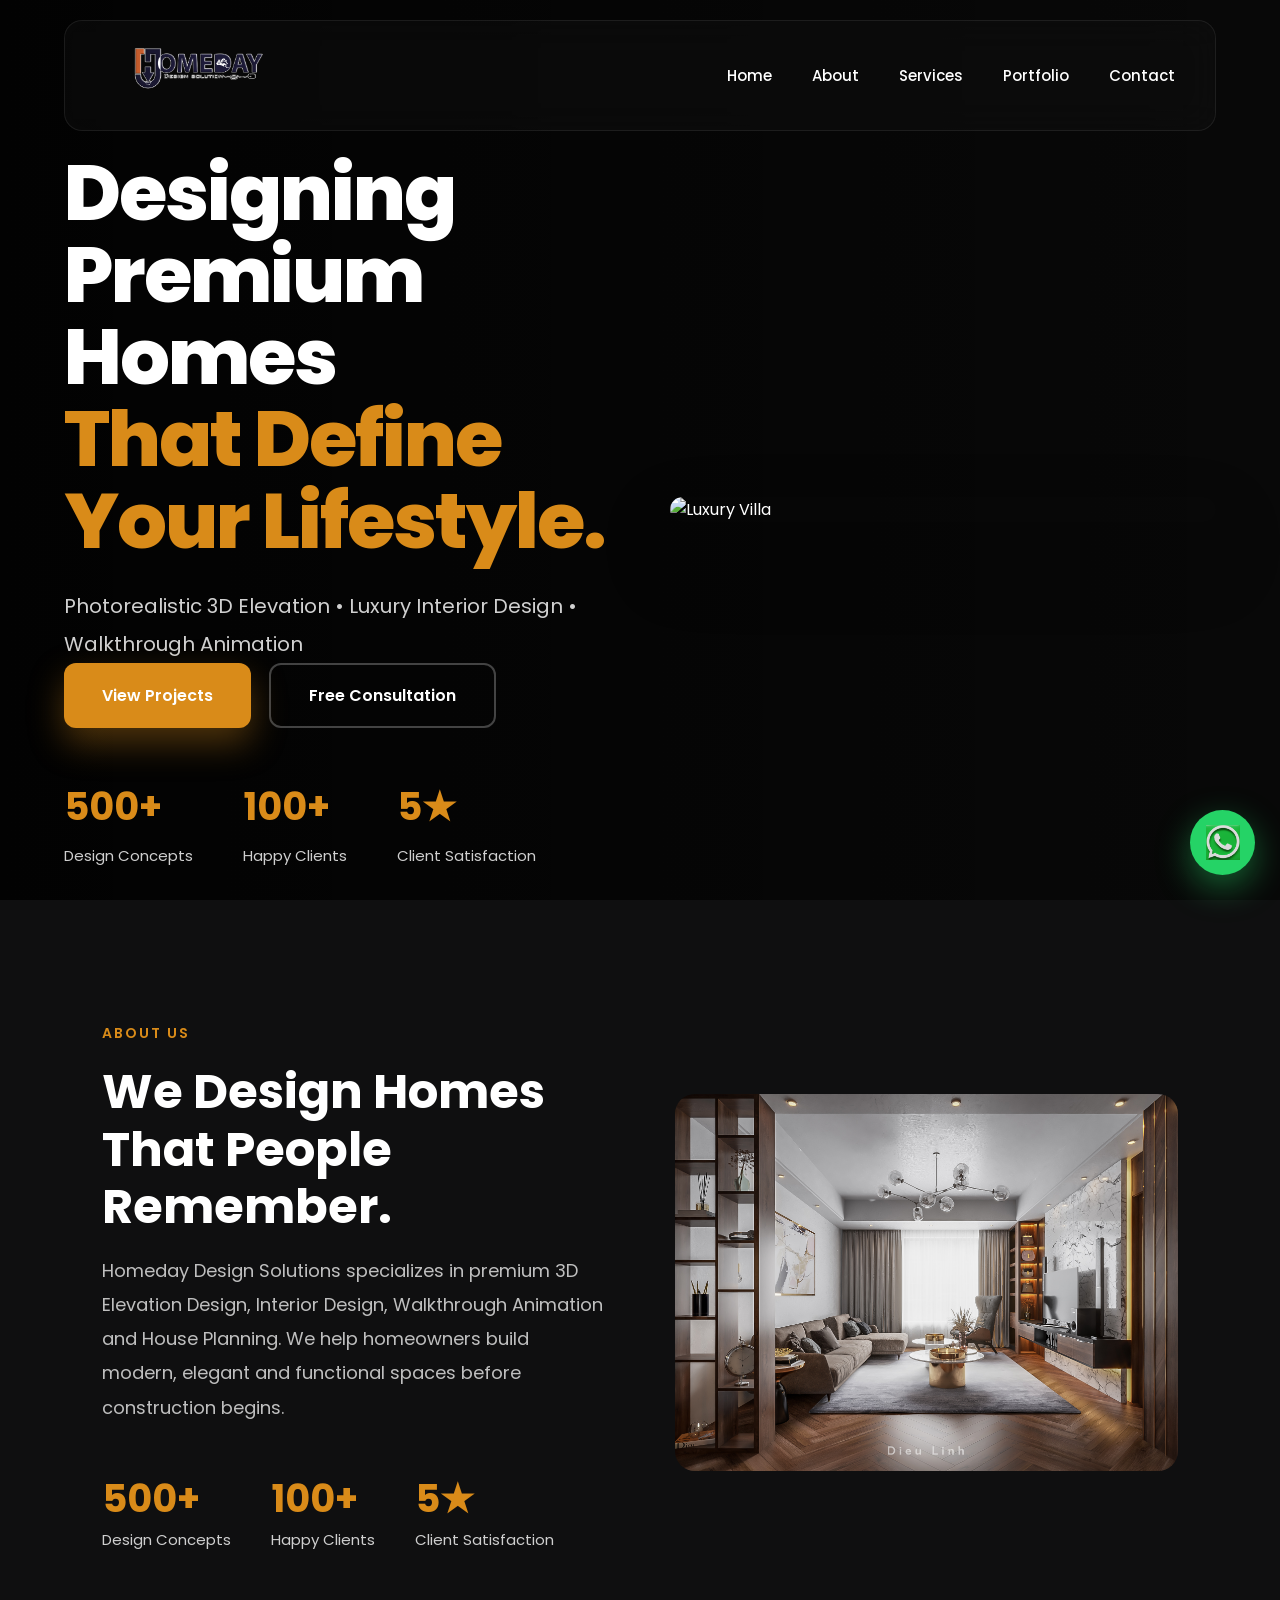
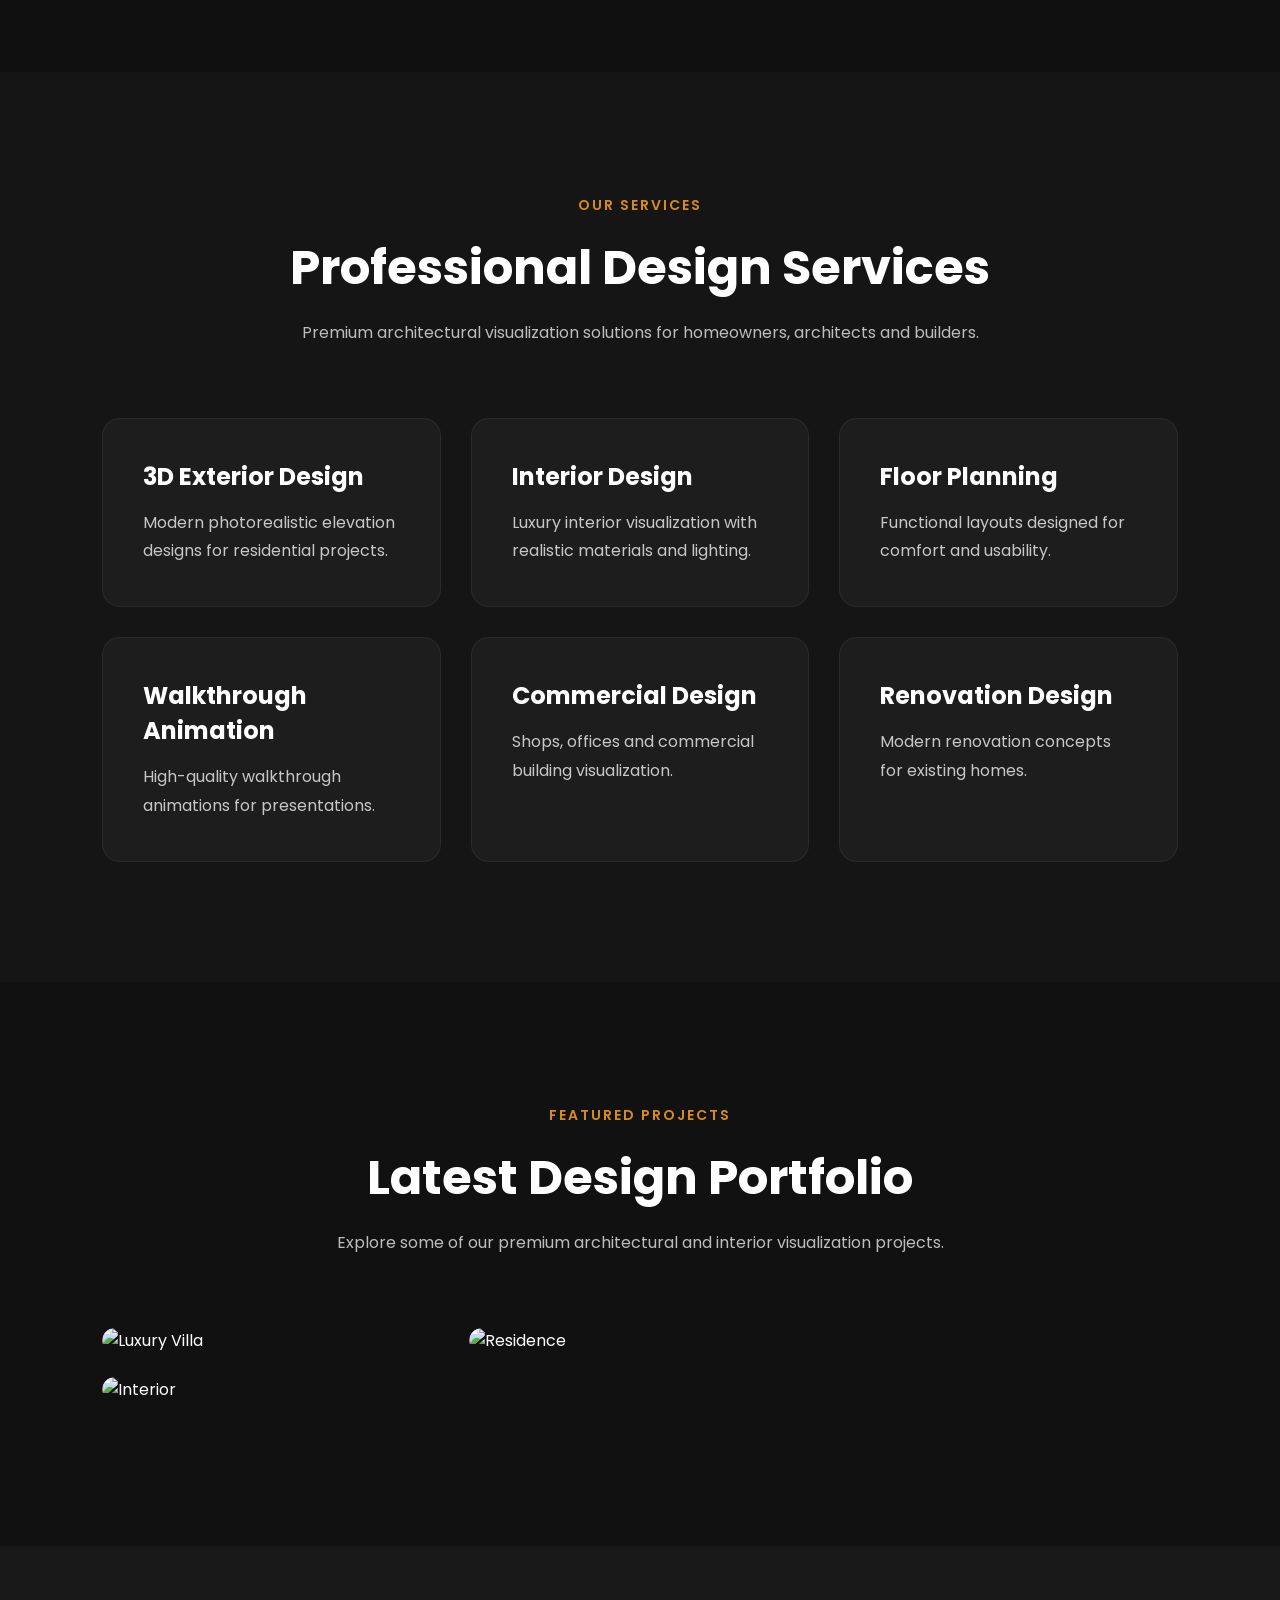
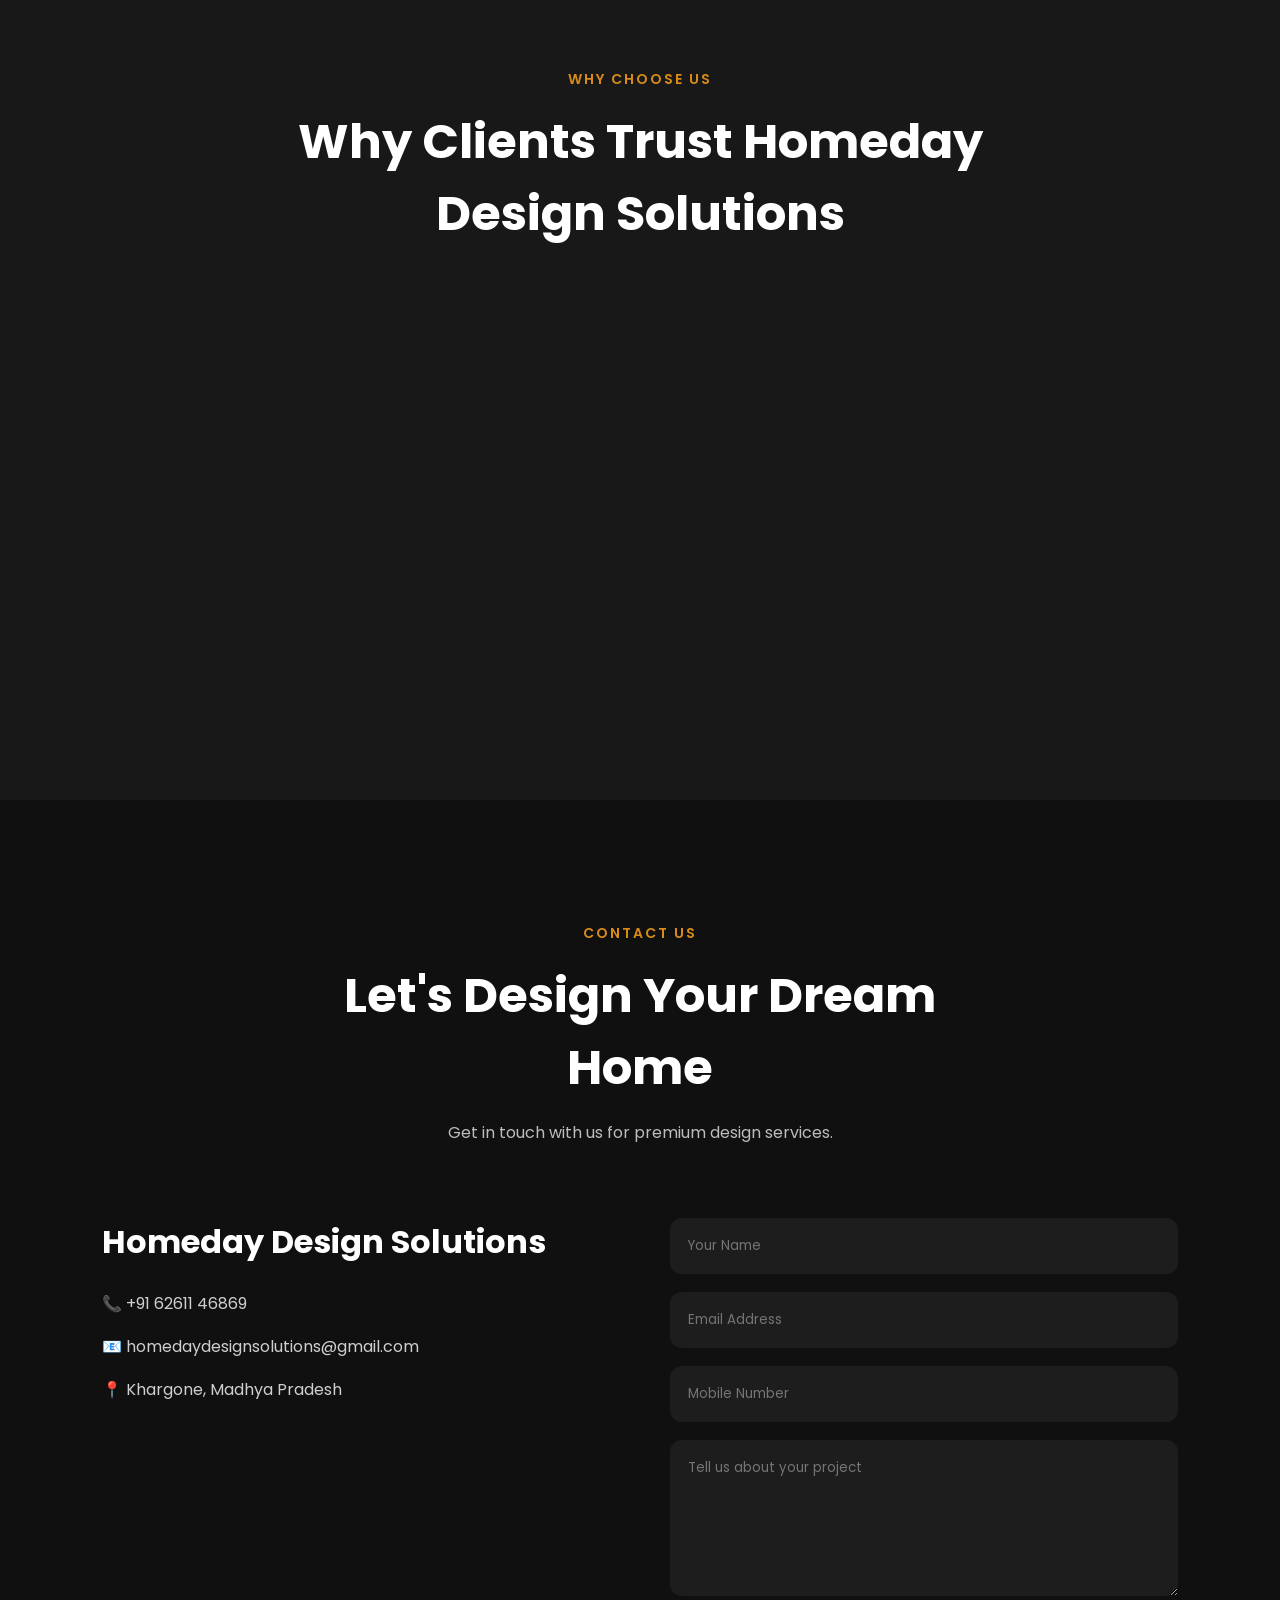
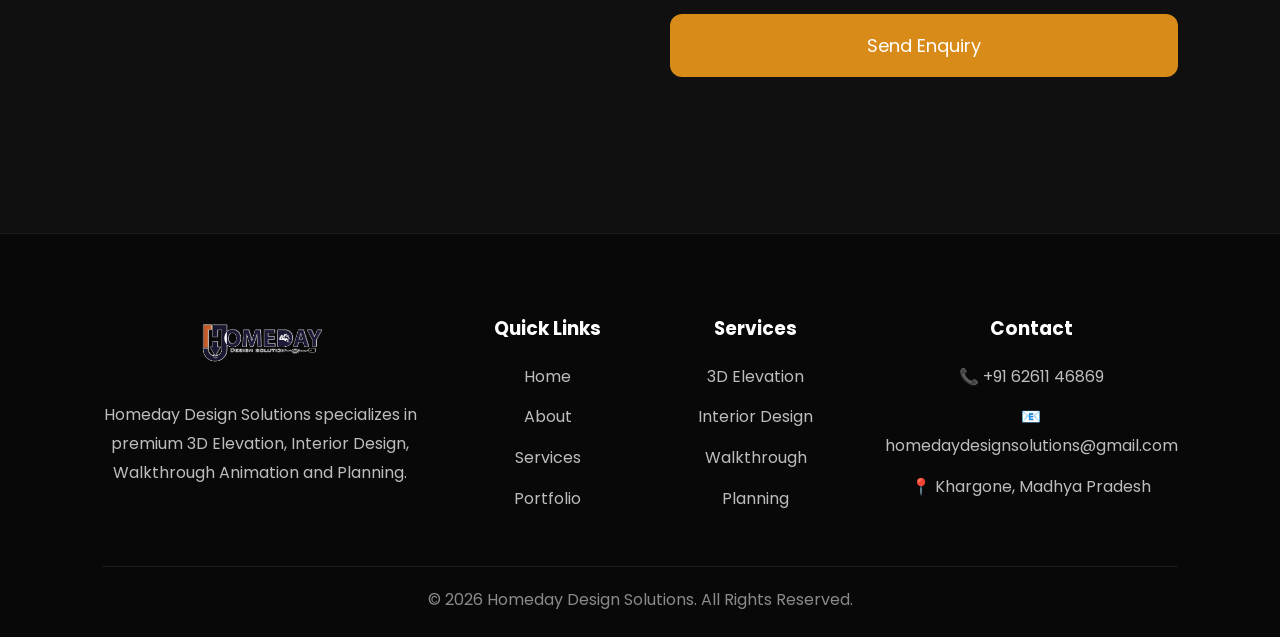
==== index.html @ 068a86a8 "Added Google Analytics" ====
<!DOCTYPE html>
<html lang="en">

<head>

    <meta charset="UTF-8">
    
    <!-- Google tag (gtag.js) -->
<script async src="https://www.googletagmanager.com/gtag/js?id=G-L6452T5VZT"></script>

<script>
  window.dataLayer = window.dataLayer || [];
  function gtag(){dataLayer.push(arguments);}
  gtag('js', new Date());

  gtag('config', 'G-L6452T5VZT');
</script>
    <meta name="viewport" content="width=device-width, initial-scale=1.0">

    <title>Homeday Design Solutions | Premium 3D Elevation & Interior Design</title>

    <meta name="description" content="Homeday Design Solutions offers premium 3D Elevation Design, Interior Design, Walkthrough Animation, Floor Planning and Architectural Visualization across India.">

    <meta name="keywords" content="3D Elevation Design, Interior Design, House Design, Exterior Design, Walkthrough Animation, Floor Plan, Modern House Design, Architectural Visualization, Homeday Design Solutions">

    <meta name="author" content="Homeday Design Solutions">

    <meta name="robots" content="index, follow">

    <meta name="theme-color" content="#0b0b0b">

    <!-- Open Graph (Facebook / WhatsApp Preview) -->
    <meta property="og:title" content="Homeday Design Solutions">
    <meta property="og:description" content="Premium 3D Elevation Design, Interior Design & Walkthrough Animation.">
    <meta property="og:image" content="https://6a59f199d5569024b8bd9f08--homedaydesignsolutionsdotcom.netlify.app/assets/images/project-1.png">
    <meta property="og:url" content="https://6a59f199d5569024b8bd9f08--homedaydesignsolutionsdotcom.netlify.app">
    <meta property="og:type" content="website">

    <!-- Favicon -->
    <link rel="icon" type="image/png" href="assets/icons/favicon.png">
<link rel="shortcut icon" href="assets/icons/favicon.ico">

    <!-- CSS -->
    <link rel="stylesheet" href="style.css">

    <!-- Google Fonts -->
    <link rel="preconnect" href="https://fonts.googleapis.com">
    <link rel="preconnect" href="https://fonts.gstatic.com" crossorigin>

    <link href="https://fonts.googleapis.com/css2?family=Poppins:wght@300;400;500;600;700;800&display=swap" rel="stylesheet">

</head>

<body>

    <header>

        <nav class="navbar">

            <div class="logo">
                <img src="assets/icons/logo.png" alt="Homeday Logo">
            </div>

            <ul>
                <li><a href="#">Home</a></li>
                <li><a href="#about">About</a></li>
                <li><a href="#services">Services</a></li>
                <li><a href="#portfolio">Portfolio</a></li>
                <li><a href="#contact">Contact</a></li>
            </ul>
            <div class="menu-toggle">
    ☰
</div>

        </nav>

    </header>

  <!-- HERO -->

<section class="hero">

    <div class="overlay"></div>

    <div class="hero-content">

        <div class="hero-left">

            <h1>
                Designing Premium Homes
                <span>That Define Your Lifestyle.</span>
            </h1>

            <p>
                Photorealistic 3D Elevation • Luxury Interior Design • Walkthrough Animation
            </p>

            <div class="buttons">
                <a href="#portfolio" class="btn1">View Projects</a>
                <a href="#contact" class="btn2">Free Consultation</a>
            </div>

            <div class="hero-stats">

                <div class="hero-stat">
                    <h3>500+</h3>
                    <span>Design Concepts</span>
                </div>

                <div class="hero-stat">
                    <h3>100+</h3>
                    <span>Happy Clients</span>
                </div>

                <div class="hero-stat">
                    <h3>5★</h3>
                    <span>Client Satisfaction</span>
                </div>

            </div>

        </div>

        <div class="hero-right">

            <img src="assets/images/hero-1.png" alt="Luxury Villa">

        </div>

    </div>

</section>
        

    <!-- ABOUT -->

    <section id="about" class="about reveal">

        <div class="about-container">

            <div class="about-left">

                <span class="section-tag">ABOUT US</span>

                <h2>We Design Homes That People Remember.</h2>

                <p>
                    Homeday Design Solutions specializes in premium 3D Elevation Design,
                    Interior Design, Walkthrough Animation and House Planning.
                    We help homeowners build modern, elegant and functional spaces
                    before construction begins.
                </p>

                <div class="about-stats">

                    <div class="stat">
                        <h3>500+</h3>
                        <span>Design Concepts</span>
                    </div>

                    <div class="stat">
                        <h3>100+</h3>
                        <span>Happy Clients</span>
                    </div>

                    <div class="stat">
                        <h3>5★</h3>
                        <span>Client Satisfaction</span>
                    </div>

                </div>

            </div>

            <div class="about-right">
                <img src="assets/images/about.jpg" alt="About Homeday">
            </div>

        </div>

    </section>

    <!-- SERVICES -->

    <section id="services" class="services reveal">

        <div class="section-heading">

            <span>OUR SERVICES</span>

            <h2>Professional Design Services</h2>

            <p>
                Premium architectural visualization solutions for homeowners,
                architects and builders.
            </p>

        </div>

        <div class="services-grid">

            <div class="service-card">
                <h3>3D Exterior Design</h3>
                <p>Modern photorealistic elevation designs for residential projects.</p>
            </div>

            <div class="service-card">
                <h3>Interior Design</h3>
                <p>Luxury interior visualization with realistic materials and lighting.</p>
            </div>

            <div class="service-card">
                <h3>Floor Planning</h3>
                <p>Functional layouts designed for comfort and usability.</p>
            </div>

            <div class="service-card">
                <h3>Walkthrough Animation</h3>
                <p>High-quality walkthrough animations for presentations.</p>
            </div>

            <div class="service-card">
                <h3>Commercial Design</h3>
                <p>Shops, offices and commercial building visualization.</p>
            </div>

            <div class="service-card">
                <h3>Renovation Design</h3>
                <p>Modern renovation concepts for existing homes.</p>
            </div>

        </div>

    </section>

    <section id="portfolio" class="portfolio reveal">

    <div class="section-heading">

        <span>FEATURED PROJECTS</span>

        <h2>Latest Design Portfolio</h2>

        <p>
            Explore some of our premium architectural and interior visualization projects.
        </p>

    </div>

    <div class="portfolio-grid">

    <div class="project">
        <img src="assets/images/project-1.png" alt="Luxury Villa">

        <div class="project-overlay">
            <span>3D Elevation</span>
            <h3>Modern Luxury Villa</h3>
            <a href="javascript:void(0)">View Project</a>
        </div>
    </div>

    <div class="project">
        <img src="assets/images/project-2.png" alt="Interior">

        <div class="project-overlay">
            <span>Interior Design</span>
            <h3>Premium Living Room</h3>
            <a href="javascript:void(0)">View Project</a>
        </div>
    </div>

    <div class="project">
        <img src="assets/images/project-3.png" alt="Residence">

        <div class="project-overlay">
            <span>Residence</span>
            <h3>Contemporary House</h3>
            <a href="javascript:void(0)">View Project</a>
        </div>
    </div>

    <div class="project">
        <img src="assets/images/project-4.png" alt="Commercial">

        <div class="project-overlay">
            <span>Commercial</span>
            <h3>Office Exterior</h3>
            <a href="javascript:void(0)">View Project</a>
        </div>
    </div>

    <div class="project">
        <img src="assets/images/project-5.png" alt="Elevation">

        <div class="project-overlay">
            <span>Elevation</span>
            <h3>Luxury Residence</h3>
            <a href="javascript:void(0)">View Project</a>
        </div>
    </div>

    <div class="project">
        <img src="assets/images/project-6.png" alt="Interior">

        <div class="project-overlay">
            <span>Interior</span>
            <h3>Elegant Bedroom</h3>
            <a href="javascript:void(0)">View Project</a>
        </div>
    </div>

</div>

</section>

<section id="why-us" class="why-us reveal">

    <div class="section-heading">
        <span>WHY CHOOSE US</span>
        <h2>Why Clients Trust Homeday Design Solutions</h2>
    </div>

    <div class="why-grid">

        <div class="why-card">
            <h3>Premium Quality</h3>
            <p>High-end realistic renders with attention to every detail.</p>
        </div>

        <div class="why-card">
            <h3>Fast Delivery</h3>
            <p>Timely project completion without compromising quality.</p>
        </div>

        <div class="why-card">
            <h3>Client Focused</h3>
            <p>Every design is customized according to client requirements.</p>
        </div>

        <div class="why-card">
            <h3>Modern Design</h3>
            <p>Contemporary architecture with practical planning.</p>
        </div>

    </div>

</section>

<section id="contact" class="contact reveal">

    <div class="section-heading">
        <span>CONTACT US</span>
        <h2>Let's Design Your Dream Home</h2>
        <p>Get in touch with us for premium design services.</p>
    </div>

    <div class="contact-container">

        <div class="contact-info">

            <h3>Homeday Design Solutions</h3>

            <p>📞 +91 62611 46869</p>

            <p>📧 homedaydesignsolutions@gmail.com</p>

            <p>📍 Khargone, Madhya Pradesh</p>

        </div>

        <form id="contactForm"
      class="contact-form"
      action="https://formspree.io/f/maqrejvl"
      method="POST">

    <input
        type="text"
        name="name"
        placeholder="Your Name"
        required>

    <input
        type="email"
        name="email"
        placeholder="Email Address"
        required>

    <input
        type="tel"
        name="mobile"
        placeholder="Mobile Number"
        required>

    <textarea
        name="message"
        rows="6"
        placeholder="Tell us about your project"
        required></textarea>

    <button type="submit" id="submitBtn">
    Send Enquiry
</button>

<p id="formStatus"></p>

</form>

    </div>

</section>

<footer class="footer">

    <div class="footer-container">

        <div class="footer-col">
            <img src="assets/icons/logo.png" alt="Logo" class="footer-logo">

            <p>
                Homeday Design Solutions specializes in premium 3D Elevation,
                Interior Design, Walkthrough Animation and Planning.
            </p>
        </div>

        <div class="footer-col">

            <h3>Quick Links</h3>

            <a href="#">Home</a>
            <a href="#about">About</a>
            <a href="#services">Services</a>
            <a href="#portfolio">Portfolio</a>

        </div>

        <div class="footer-col">

            <h3>Services</h3>

            <a href="#">3D Elevation</a>
            <a href="#">Interior Design</a>
            <a href="#">Walkthrough</a>
            <a href="#">Planning</a>

        </div>

        <div class="footer-col">

            <h3>Contact</h3>

            <p>📞 +91 62611 46869</p>
            <p>📧 homedaydesignsolutions@gmail.com</p>
            <p>📍 Khargone, Madhya Pradesh</p>

        </div>

    </div>

    <div class="footer-bottom">

        © 2026 Homeday Design Solutions. All Rights Reserved.

    </div>

</footer>

<a href="https://wa.me/916261146869?text=Hi%20Homeday%20Design%20Solutions,%20I%20need%20a%203D%20Elevation%20Design."
   class="whatsapp-float"
   target="_blank">

    <img src="assets/icons/whatsapp.png" alt="WhatsApp">

</a>

<div class="lightbox">

    <span class="close-lightbox">&times;</span>

    <img class="lightbox-img" src="" alt="">

</div>

    <script src="script.js"></script>

</body>

</html>
---- style.css ----
html{
    scroll-behavior:smooth;
}

*{
    margin:0;
    padding:0;
    box-sizing:border-box;
    font-family:'Poppins',sans-serif;
}


body{
    background:#0b0b0b;
    color:#fff;
}

.hero{
    width:100%;
    min-height:100vh;
    padding-top:120px;
    background:#0b0b0b;
    position:relative;
    display:flex;
    align-items:center;
    justify-content:flex-start;
    transition:opacity .6s ease;
    overflow:hidden;
}

.overlay{
    position:absolute;
    inset:0;
    background:
    linear-gradient(
        90deg,
        rgba(0,0,0,.82) 0%,
        rgba(0,0,0,.58) 45%,
        rgba(0,0,0,.28) 100%
    );
    z-index:1;
}



.logo{
    font-size:28px;
    font-weight:700;
    color:#ffffff;
    letter-spacing:2px;
}

.navbar ul{
    display:flex;
    list-style:none;
    gap:40px;
}

.navbar a{
    text-decoration:none;
    color:#fff;
    font-size:15px;
    font-weight:500;
    transition:.3s;
    position:relative;
}

.navbar a::after{
    content:"";
    position:absolute;
    left:0;
    bottom:-6px;
    width:0%;
    height:2px;
    background:#d98b19;
    transition:.3s;
}

.navbar a:hover::after{
    width:100%;
}

.navbar a:hover{
    color:#d98b19;
}


.hero h1{
    font-size:78px;
    line-height:1.05;
    font-weight:800;
    color:#fff;
    margin-bottom:25px;
    letter-spacing:-2px;
    max-width:750px;
}

.hero h1 span{
    color:#d98b19;
    display:block;
}

.hero p{
    max-width:620px;
    font-size:20px;
    line-height:1.9;
    color:#d0d0d0;
}

.buttons{
    display:flex;
    gap:18px;
    justify-content:flex-start;
}

.btn1,.btn2{
    padding:16px 34px;
    text-decoration:none;
    border-radius:50px;
    transition:.35s;
    font-weight:600;
}

.btn1{
    display:inline-flex;
    align-items:center;
    justify-content:center;
    padding:18px 38px;
    background:#d98b19;
    color:#fff;
    text-decoration:none;
    border-radius:12px;
    font-weight:600;
    transition:all .35s ease;
    box-shadow:0 15px 35px rgba(217,139,25,.35);
}

.btn1:hover{
    transform:translateY(-4px);
    box-shadow:0 20px 45px rgba(217,139,25,.45);
}

.btn2{
    display:inline-flex;
    align-items:center;
    justify-content:center;
    padding:18px 38px;
    background:transparent;
    color:#fff;
    text-decoration:none;
    border:2px solid rgba(255,255,255,.25);
    border-radius:12px;
    font-weight:600;
    transition:all .35s ease;
}

.btn2:hover{
    background:#fff;
    color:#111;
    transform:translateY(-4px);
}

@media(max-width:768px){

    .hero-content{
    margin:0 auto;
    text-align:center;
}


.hero p{
    font-size:17px;
}

.buttons{
    justify-content:center;
}

.navbar{
    padding:18px 6%;
}

.navbar ul{
    display:none;
}

.hero h1{
    font-size:40px;
}

.hero p{
    font-size:17px;
}

.buttons{
    flex-direction:column;
}

.btn1,.btn2{
    width:220px;
    margin:auto;
}

}

.logo img{
    height:65px;
    width:auto;
}
.navbar{
    position:fixed;
    top:20px;
    left:50%;
    transform:translateX(-50%);
    width:90%;
    max-width:1400px;
    display:flex;
    justify-content:space-between;
    align-items:center;
    padding:16px 40px;
    background:rgba(20,20,20,.35);
    backdrop-filter:blur(18px);
    border:1px solid rgba(255,255,255,.08);
    border-radius:18px;
    z-index:1000;
    transition:.4s;
}

.about{
    background:#0f0f10;
    color:#fff;
    padding:120px 8%;
}

.about-container{
    display:grid;
    grid-template-columns:1fr 1fr;
    gap:70px;
    align-items:center;
}

.section-tag{
    color:#d98b19;
    letter-spacing:2px;
    font-size:14px;
    font-weight:600;
}

.about h2{
    font-size:48px;
    margin:18px 0;
    line-height:1.2;
}

.about p{
    color:#bfbfbf;
    line-height:1.9;
    font-size:18px;
}

.about-right img{
    width:100%;
    border-radius:20px;
}

.about-stats{
    display:flex;
    gap:40px;
    margin-top:45px;
}

.stat h3{
    color:#d98b19;
    font-size:38px;
}

.stat span{
    color:#cfcfcf;
    font-size:15px;
}
.services{
    background:#151515;
    padding:120px 8%;
}

.section-heading{
    text-align:center;
    max-width:700px;
    margin:auto;
    margin-bottom:70px;
}

.section-heading span{
    color:#d98b19;
    letter-spacing:2px;
    font-weight:600;
    font-size:14px;
}

.section-heading h2{
    font-size:48px;
    margin:15px 0;
}

.section-heading p{
    color:#bdbdbd;
    line-height:1.8;
}

.services-grid{
    display:grid;
    grid-template-columns:repeat(3,1fr);
    gap:30px;
}

.service-card{
    background:#1d1d1d;
    padding:40px;
    border-radius:18px;
    transition:.35s;
    border:1px solid rgba(255,255,255,.06);
}

.service-card:hover{
    transform:translateY(-10px);
    border-color:#d98b19;
}

.service-card h3{
    margin-bottom:15px;
    font-size:24px;
}

.service-card p{
    color:#c7c7c7;
    line-height:1.8;
}

@media(max-width:900px){

.services-grid{
grid-template-columns:1fr;
}

.section-heading h2{
font-size:36px;
}

}
/* PORTFOLIO */

.portfolio{
    background:#111;
    padding:120px 8%;
}

.portfolio-grid{
    columns:3 320px;
    column-gap:24px;
}

.project{
    break-inside:avoid;
    margin-bottom:24px;
    border-radius:20px;
    overflow:hidden;
    position:relative;
}

.project img{
    width:100%;
    display:block;
    border-radius:20px;
    transition:.6s ease;
}

.project:hover img{
    transform:scale(1.06);
}

@media(max-width:768px){
    .portfolio-grid{
        columns:1;
    }
}


/* WHY US */

.why-us{
    padding:120px 8%;
    background:#181818;
}

.why-grid{
    display:grid;
    grid-template-columns:repeat(2,1fr);
    gap:30px;
}

.why-card{
    background:#222;
    padding:35px;
    border-radius:18px;
    border:1px solid rgba(255,255,255,.08);
    transition:.35s;
}

.why-card:hover{
    transform:translateY(-8px);
    border-color:#d98b19;
}

.why-card h3{
    margin-bottom:15px;
    font-size:24px;
}

.why-card p{
    color:#cfcfcf;
    line-height:1.8;
}

@media(max-width:900px){

.why-grid{
    grid-template-columns:1fr;
}

}

/* CONTACT */

.contact{

padding:120px 8%;
background:#101010;

}

.contact-container{

display:grid;
grid-template-columns:1fr 1fr;
gap:60px;
align-items:start;

}

.contact-info h3{

font-size:32px;
margin-bottom:25px;

}

.contact-info p{

margin-bottom:18px;
color:#cfcfcf;

}

.contact-form{

display:flex;
flex-direction:column;
gap:18px;

}

.contact-form input,
.contact-form textarea{

padding:18px;
background:#1d1d1d;
border:none;
border-radius:12px;
color:white;

}

.contact-form button{

padding:18px;
background:#d98b19;
border:none;
border-radius:12px;
font-size:18px;
cursor:pointer;
color:white;

}

@media(max-width:900px){

.contact-container{

grid-template-columns:1fr;

}

}

footer{

padding:30px;
text-align:center;
background:#080808;
color:#aaa;

}

/* HERO STATS */

.hero-stats{
    display:flex;
    gap:50px;
    margin-top:50px;
    flex-wrap:wrap;
}

.hero-stat h3{
    font-size:38px;
    color:#d98b19;
    margin-bottom:8px;
    font-weight:700;
}

.hero-stat span{
    color:#cfcfcf;
    font-size:15px;
}

@media(max-width:768px){

.hero-stats{
    justify-content:center;
    gap:30px;
}

.hero-stat{
    text-align:center;
}

}
/* NAVBAR ON SCROLL */

.navbar.scrolled{

    background:rgba(10,10,10,.92);
    backdrop-filter:blur(20px);
    box-shadow:0 10px 35px rgba(0,0,0,.35);

}
/* WHATSAPP FLOAT */

.whatsapp-float{

    position:fixed;
    right:25px;
    bottom:25px;

    width:65px;
    height:65px;

    border-radius:50%;

    background:#25D366;

    display:flex;
    align-items:center;
    justify-content:center;

    box-shadow:0 12px 35px rgba(37,211,102,.45);

    z-index:9999;

    transition:.35s;

}

.whatsapp-float:hover{

    transform:translateY(-6px) scale(1.08);

}

.whatsapp-float img{

    width:34px;

}
/* HERO LAYOUT */

.hero-content{
display:flex;
align-items:center;
justify-content:space-between;
width:90%;
max-width:1400px;
gap:60px;
position:relative;
z-index:5;
margin:auto;
}

.hero-left{
    flex:1;
}

.hero-right{
    flex:1;
    display:flex;
    justify-content:center;
}

.hero-right img{
    width:100%;
    max-width:650px;
    border-radius:24px;
    box-shadow:0 35px 70px rgba(0,0,0,.45);
}
/* PREMIUM PORTFOLIO */


.project-overlay{
    position:absolute;
    inset:0;
    background:linear-gradient(to top,
        rgba(0,0,0,.92),
        rgba(0,0,0,.15));
    display:flex;
    flex-direction:column;
    justify-content:flex-end;
    padding:28px;
    opacity:0;
    transform:translateY(20px);
    transition:all .4s ease;
}

.project:hover .project-overlay{
    opacity:1;
    transform:translateY(0);
}

.project-overlay span{
    color:#d98b19;
    font-size:13px;
    font-weight:600;
    text-transform:uppercase;
    letter-spacing:2px;
    margin-bottom:8px;
}

.project-overlay h3{
    font-size:26px;
    color:#fff;
    margin-bottom:18px;
}

.project-overlay a{
    display:inline-block;
    width:fit-content;
    padding:12px 24px;
    background:#d98b19;
    color:#fff;
    text-decoration:none;
    border-radius:10px;
    font-weight:600;
    transition:.3s;
}

.project-overlay a:hover{
    background:#fff;
    color:#111;
}
/* LIGHTBOX */

.lightbox{

    position:fixed;
    inset:0;

    background:rgba(0,0,0,.92);

    display:flex;
    justify-content:center;
    align-items:center;

    opacity:0;
    visibility:hidden;

    transition:.35s;

    z-index:99999;

}

.lightbox.active{

    opacity:1;
    visibility:visible;

}

.lightbox-img{

    max-width:90%;
    max-height:90%;
    border-radius:16px;
    box-shadow:0 30px 80px rgba(0,0,0,.6);

}

.close-lightbox{

    position:absolute;

    top:25px;
    right:35px;

    font-size:45px;

    color:#fff;

    cursor:pointer;

}
/* MOBILE MENU */

.menu-toggle{
    display:none;
    font-size:34px;
    cursor:pointer;
    color:#fff;
    user-select:none;
}

@media(max-width:768px){

    .menu-toggle{
        display:block;
    }

    .navbar ul{
        position:absolute;
        top:90px;
        left:0;
        width:100%;
        background:#111;
        flex-direction:column;
        gap:25px;
        padding:30px 0;
        text-align:center;
        display:none;
        border-radius:18px;
    }

    .navbar ul.active{
        display:flex;
    }

}
/* SCROLL REVEAL */

.reveal{
    opacity:0;
    transform:translateY(70px);
    transition:all .9s ease;
}

.reveal.active{
    opacity:1;
    transform:translateY(0);
}
/* STAGGER ANIMATION */

.service-card,
.project,
.why-card{

    opacity:0;
    transform:translateY(40px);
    transition:all .7s ease;

}

.service-card.show,
.project.show,
.why-card.show{

    opacity:1;
    transform:translateY(0);

}
/* PREMIUM FOOTER */

.footer{
    background:#080808;
    padding:80px 8% 25px;
    border-top:1px solid rgba(255,255,255,.08);
}

.footer-container{
    display:grid;
    grid-template-columns:2fr 1fr 1fr 1.5fr;
    gap:50px;
    margin-bottom:40px;
}

.footer-logo{
    width:170px;
    margin-bottom:20px;
}

.footer-col h3{
    margin-bottom:20px;
    color:#fff;
}

.footer-col p,
.footer-col a{
    display:block;
    color:#bdbdbd;
    text-decoration:none;
    margin-bottom:12px;
    line-height:1.8;
    transition:.3s;
}

.footer-col a:hover{
    color:#d98b19;
}

.footer-bottom{
    border-top:1px solid rgba(255,255,255,.08);
    padding-top:20px;
    text-align:center;
    color:#8a8a8a;
}

@media(max-width:900px){

    .footer-container{
        grid-template-columns:1fr;
        gap:35px;
    }

}
/* CONTACT STATUS */

#formStatus{

    margin-top:18px;
    font-size:16px;
    font-weight:600;
    text-align:center;

}

#submitBtn:disabled{

    opacity:.7;
    cursor:not-allowed;

}
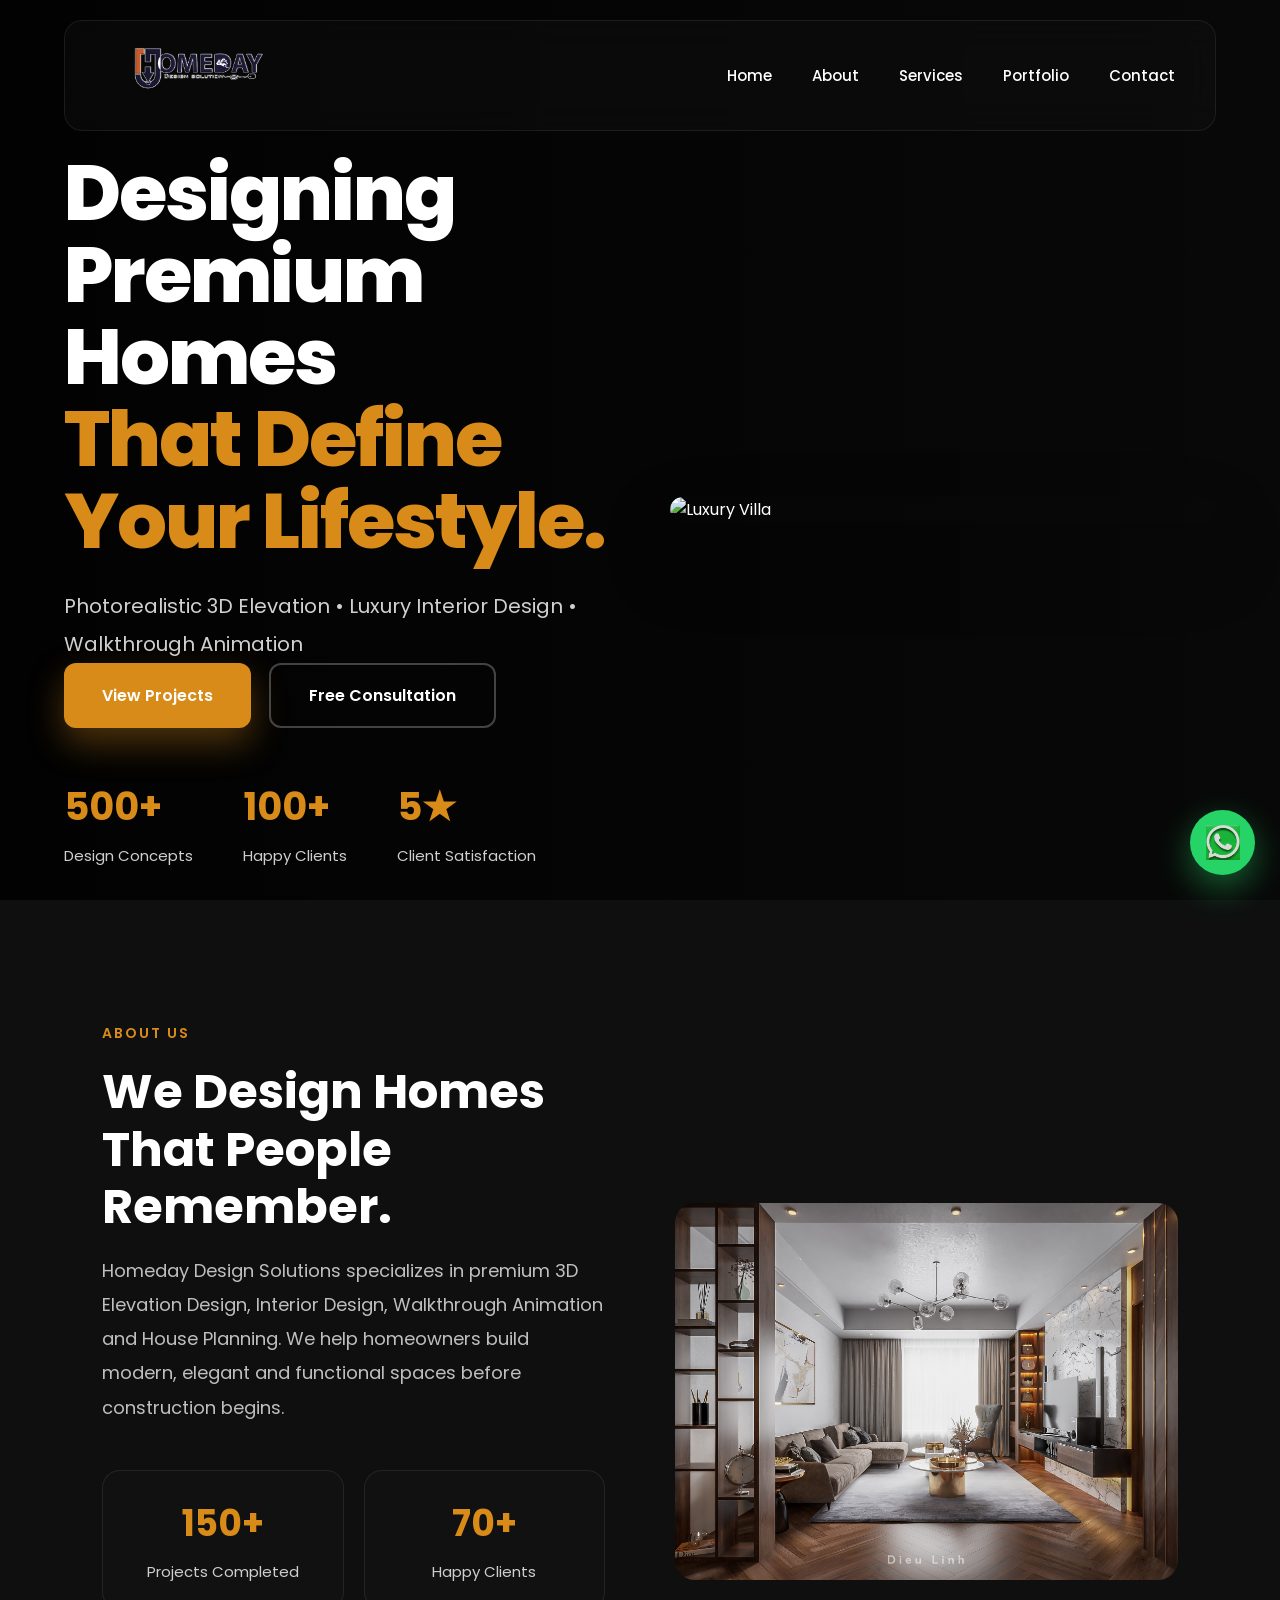
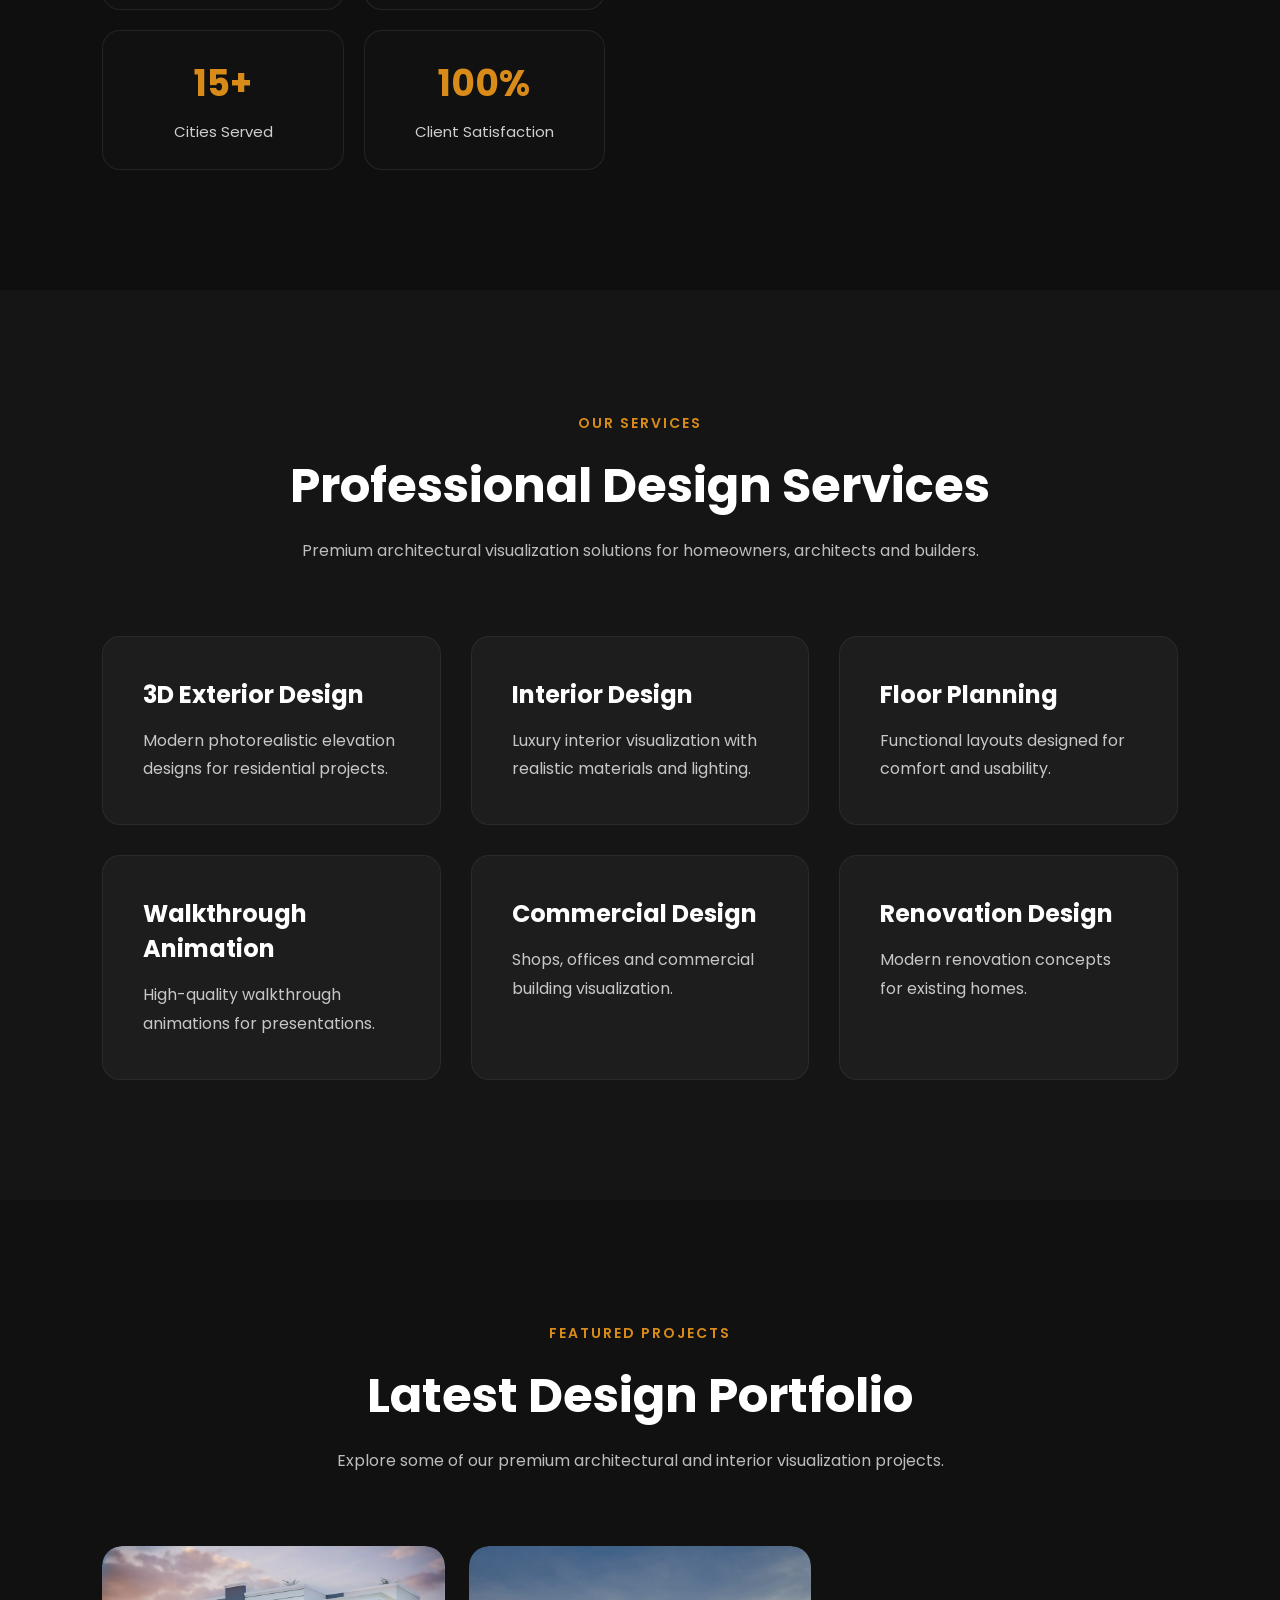
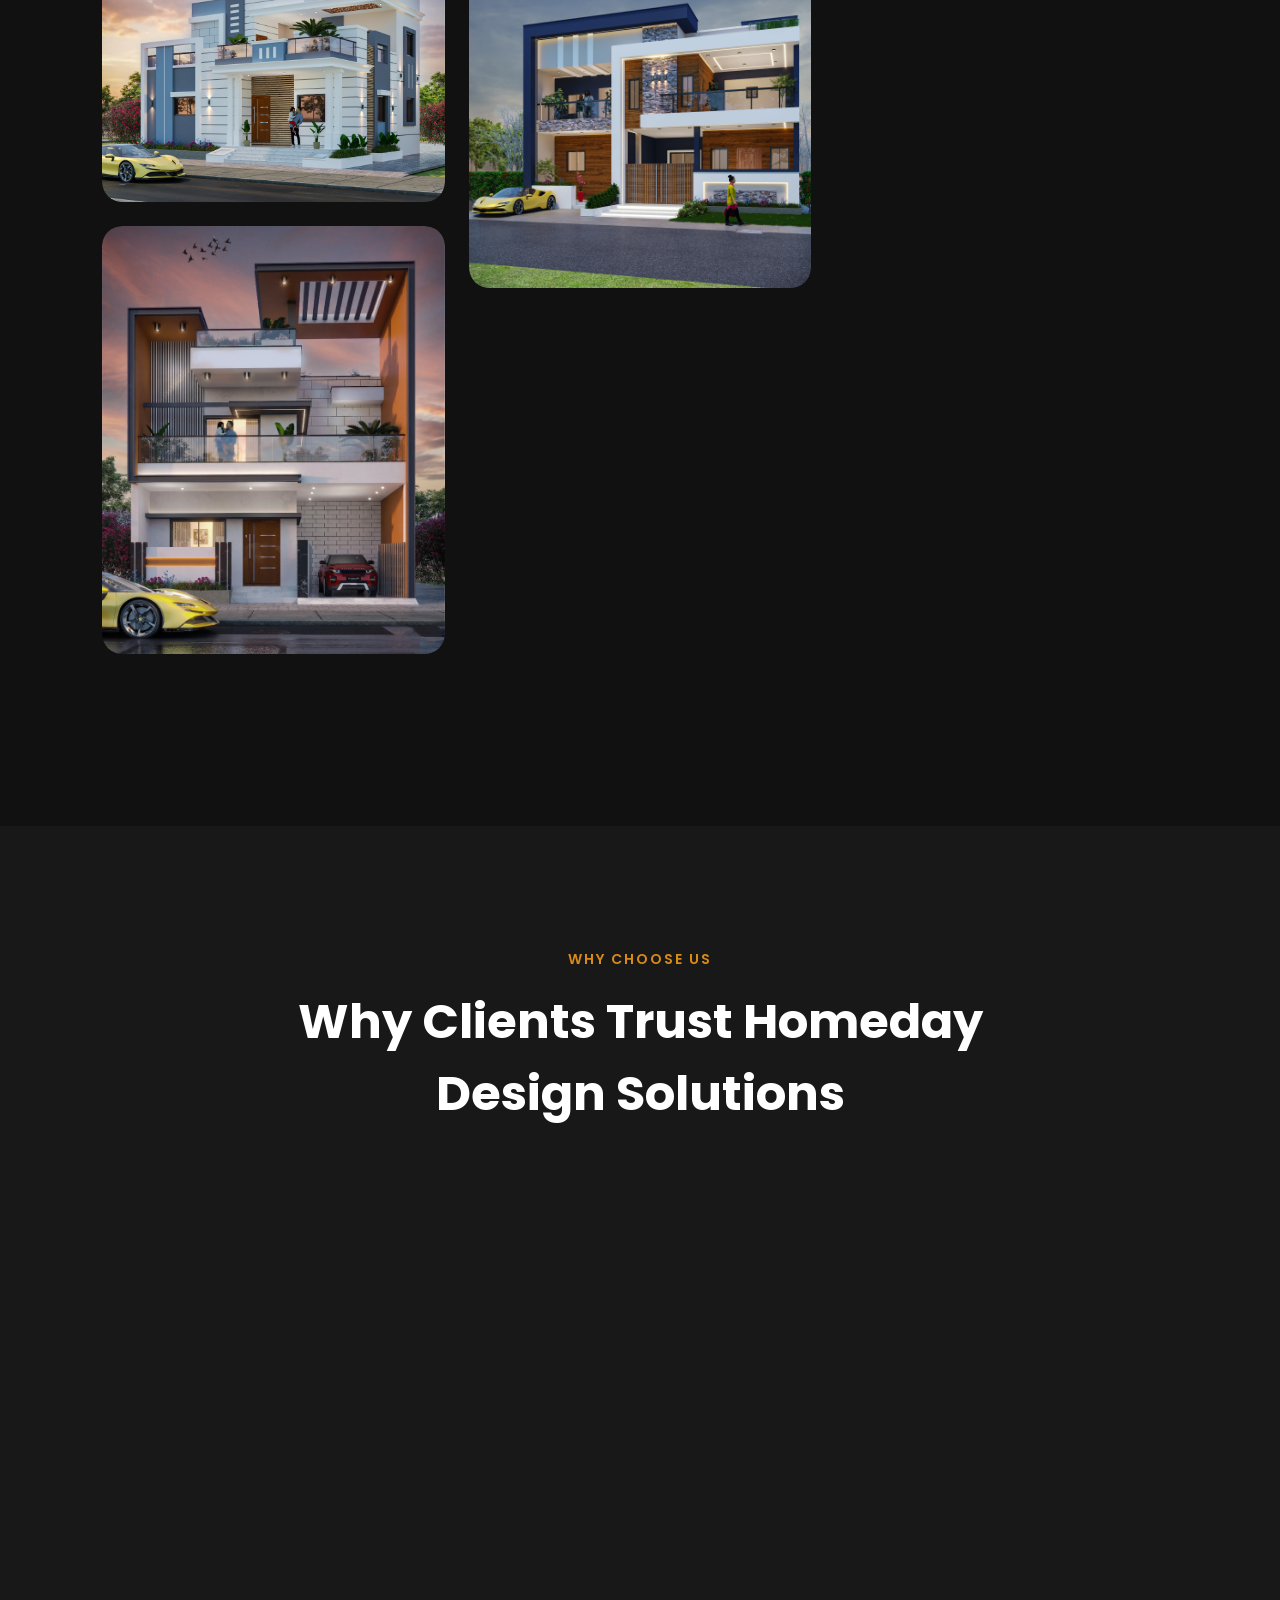
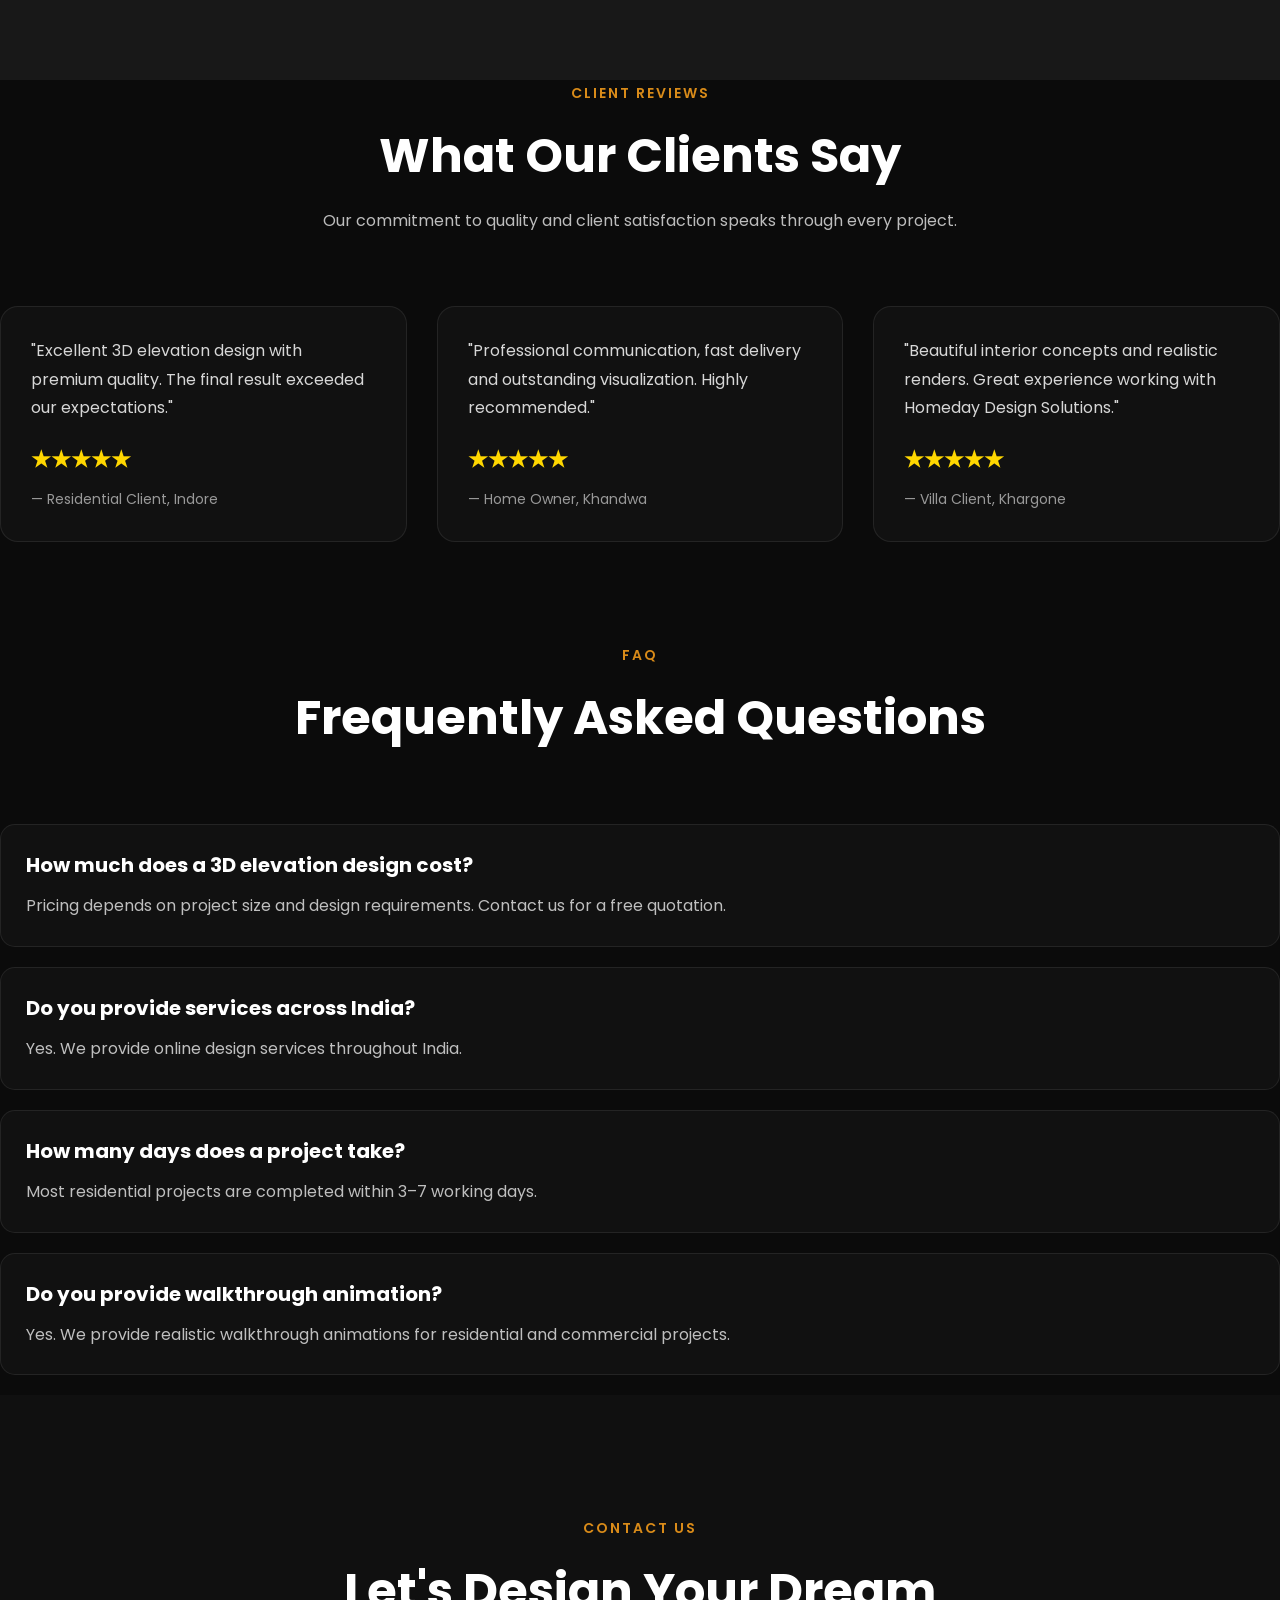
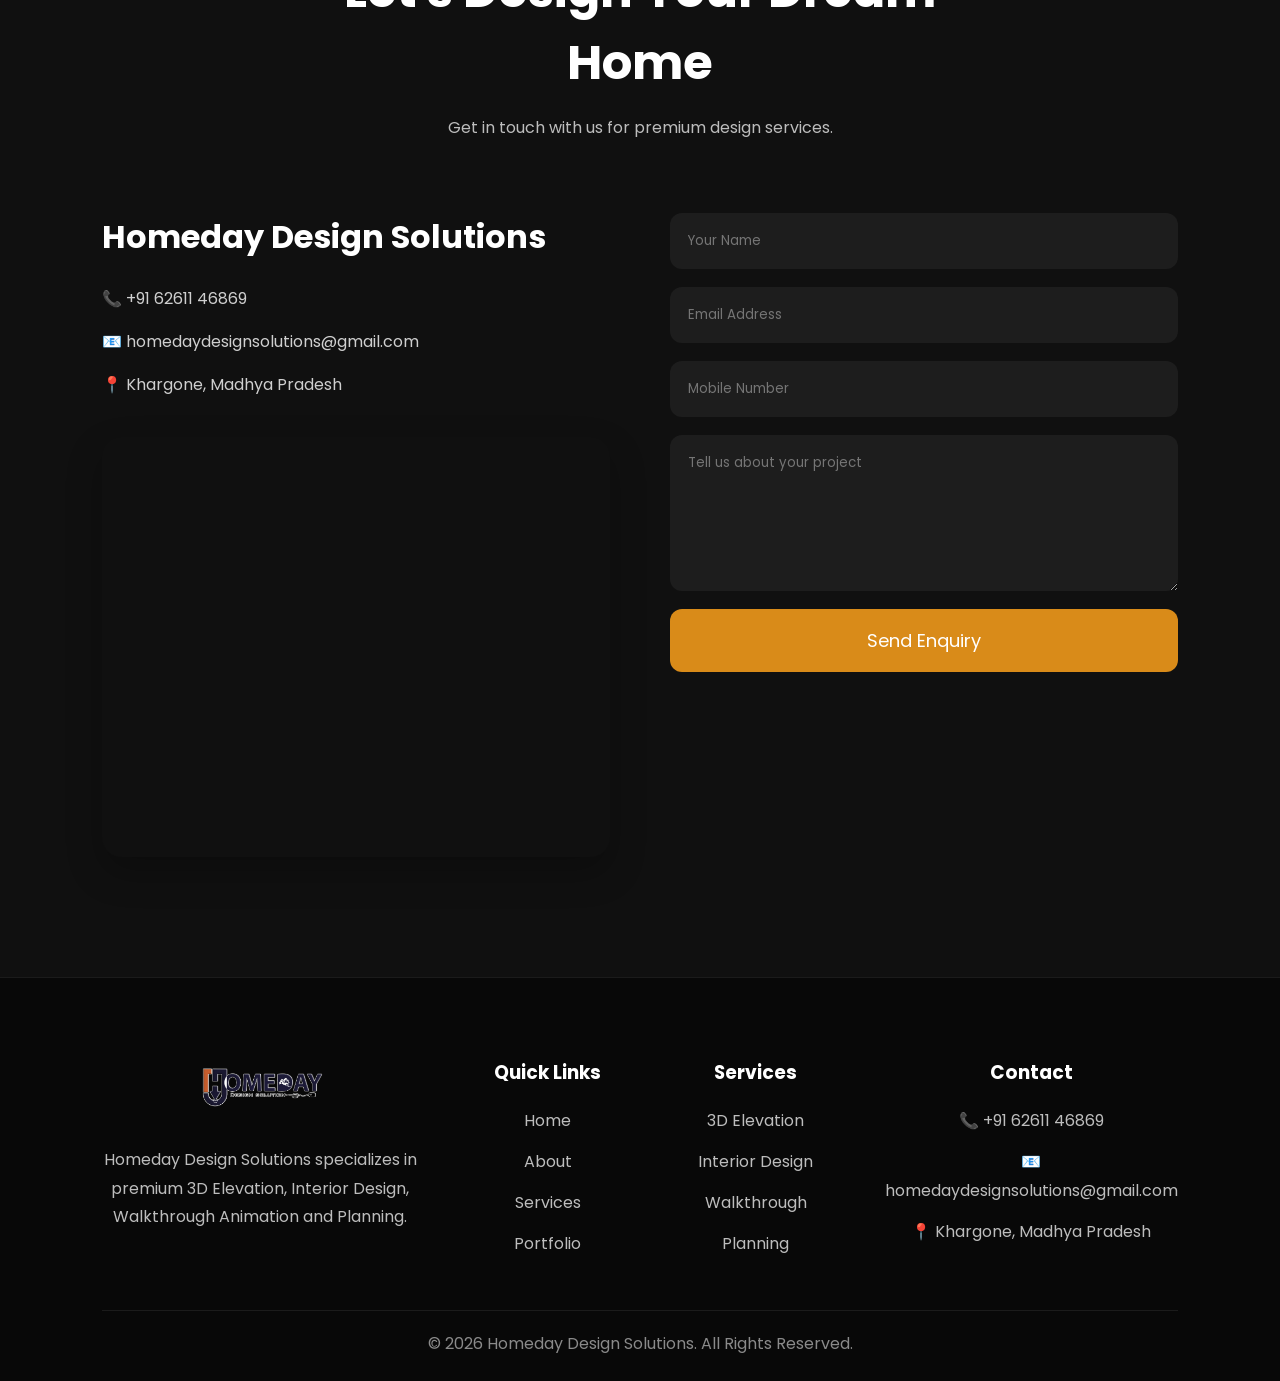
==== commit d7599995: "Optimized images to WebP" ====
--- a/index.html
+++ b/index.html
@@ -48,6 +48,31 @@
     <link rel="preconnect" href="https://fonts.gstatic.com" crossorigin>
 
     <link href="https://fonts.googleapis.com/css2?family=Poppins:wght@300;400;500;600;700;800&display=swap" rel="stylesheet">
+
+    <script type="application/ld+json">
+{
+  "@context":"https://schema.org",
+  "@type":"LocalBusiness",
+  "name":"Homeday Design Solutions",
+  "image":"https://homedaydotcom.netlify.app/assets/icons/logo.png",
+  "url":"https://homedaydotcom.netlify.app",
+  "telephone":"+91-6261146869",
+  "email":"homedaydesignsolutions@gmail.com",
+  "address":{
+    "@type":"PostalAddress",
+    "streetAddress":"Shita Vallabh Market, Vallabh Nagar Colony",
+    "addressLocality":"Khargone",
+    "addressRegion":"Madhya Pradesh",
+    "postalCode":"451001",
+    "addressCountry":"IN"
+  },
+  "sameAs":[
+    "https://www.instagram.com/homeday_design_solution",
+    "https://in.pinterest.com/homedaydesignsolutions",
+    "https://www.youtube.com/@homedaydesignsolutions"
+  ]
+}
+</script>
 
 </head>
 
@@ -153,22 +178,27 @@
 
                 <div class="about-stats">
 
-                    <div class="stat">
-                        <h3>500+</h3>
-                        <span>Design Concepts</span>
-                    </div>
-
-                    <div class="stat">
-                        <h3>100+</h3>
-                        <span>Happy Clients</span>
-                    </div>
-
-                    <div class="stat">
-                        <h3>5★</h3>
-                        <span>Client Satisfaction</span>
-                    </div>
-
-                </div>
+    <div class="stat">
+        <h3>150+</h3>
+        <span>Projects Completed</span>
+    </div>
+
+    <div class="stat">
+        <h3>70+</h3>
+        <span>Happy Clients</span>
+    </div>
+
+    <div class="stat">
+        <h3>15+</h3>
+        <span>Cities Served</span>
+    </div>
+
+    <div class="stat">
+        <h3>100%</h3>
+        <span>Client Satisfaction</span>
+    </div>
+
+</div>
 
             </div>
 
@@ -233,6 +263,8 @@
 
     </section>
 
+      <!-- portfolio -->
+
     <section id="portfolio" class="portfolio reveal">
 
     <div class="section-heading">
@@ -250,62 +282,62 @@
     <div class="portfolio-grid">
 
     <div class="project">
-        <img src="assets/images/project-1.png" alt="Luxury Villa">
+        <img src="assets/images/project-1.webp" alt="Luxury Villa">
 
         <div class="project-overlay">
             <span>3D Elevation</span>
             <h3>Modern Luxury Villa</h3>
-            <a href="javascript:void(0)">View Project</a>
+            <button class="view-project" type="button">View Project</button>
         </div>
     </div>
 
     <div class="project">
-        <img src="assets/images/project-2.png" alt="Interior">
+        <img src="assets/images/project-2.webp" alt="Interior">
 
         <div class="project-overlay">
             <span>Interior Design</span>
             <h3>Premium Living Room</h3>
-            <a href="javascript:void(0)">View Project</a>
+            <button class="view-project" type="button">View Project</button>
         </div>
     </div>
 
     <div class="project">
-        <img src="assets/images/project-3.png" alt="Residence">
+        <img src="assets/images/project-3.webp" alt="Residence">
 
         <div class="project-overlay">
             <span>Residence</span>
             <h3>Contemporary House</h3>
-            <a href="javascript:void(0)">View Project</a>
+            <button class="view-project" type="button">View Project</button>
         </div>
     </div>
 
     <div class="project">
-        <img src="assets/images/project-4.png" alt="Commercial">
+        <img src="assets/images/project-4.webp" alt="Commercial">
 
         <div class="project-overlay">
             <span>Commercial</span>
             <h3>Office Exterior</h3>
-            <a href="javascript:void(0)">View Project</a>
+            <button class="view-project" type="button">View Project</button>
         </div>
     </div>
 
     <div class="project">
-        <img src="assets/images/project-5.png" alt="Elevation">
+        <img src="assets/images/project-5.webp" alt="Elevation">
 
         <div class="project-overlay">
             <span>Elevation</span>
             <h3>Luxury Residence</h3>
-            <a href="javascript:void(0)">View Project</a>
+            <button class="view-project" type="button">View Project</button>
         </div>
     </div>
 
     <div class="project">
-        <img src="assets/images/project-6.png" alt="Interior">
+        <img src="assets/images/project-6.webp" alt="Interior">
 
         <div class="project-overlay">
             <span>Interior</span>
             <h3>Elegant Bedroom</h3>
-            <a href="javascript:void(0)">View Project</a>
+            <button class="view-project" type="button">View Project</button>
         </div>
     </div>
 
@@ -342,6 +374,67 @@
             <p>Contemporary architecture with practical planning.</p>
         </div>
 
+    </div>
+
+</section>
+
+<section class="testimonials reveal">
+
+    <div class="section-heading">
+        <span>CLIENT REVIEWS</span>
+        <h2>What Our Clients Say</h2>
+        <p>Our commitment to quality and client satisfaction speaks through every project.</p>
+    </div>
+
+    <div class="testimonial-grid">
+
+        <div class="testimonial-card">
+            <p>"Excellent 3D elevation design with premium quality. The final result exceeded our expectations."</p>
+            <h4>★★★★★</h4>
+            <span>— Residential Client, Indore</span>
+        </div>
+
+        <div class="testimonial-card">
+            <p>"Professional communication, fast delivery and outstanding visualization. Highly recommended."</p>
+            <h4>★★★★★</h4>
+            <span>— Home Owner, Khandwa</span>
+        </div>
+
+        <div class="testimonial-card">
+            <p>"Beautiful interior concepts and realistic renders. Great experience working with Homeday Design Solutions."</p>
+            <h4>★★★★★</h4>
+            <span>— Villa Client, Khargone</span>
+        </div>
+
+    </div>
+
+</section>
+
+<section class="faq reveal">
+
+    <div class="section-heading">
+        <span>FAQ</span>
+        <h2>Frequently Asked Questions</h2>
+    </div>
+
+    <div class="faq-item">
+        <h3>How much does a 3D elevation design cost?</h3>
+        <p>Pricing depends on project size and design requirements. Contact us for a free quotation.</p>
+    </div>
+
+    <div class="faq-item">
+        <h3>Do you provide services across India?</h3>
+        <p>Yes. We provide online design services throughout India.</p>
+    </div>
+
+    <div class="faq-item">
+        <h3>How many days does a project take?</h3>
+        <p>Most residential projects are completed within 3–7 working days.</p>
+    </div>
+
+    <div class="faq-item">
+        <h3>Do you provide walkthrough animation?</h3>
+        <p>Yes. We provide realistic walkthrough animations for residential and commercial projects.</p>
     </div>
 
 </section>
@@ -354,6 +447,8 @@
         <p>Get in touch with us for premium design services.</p>
     </div>
 
+    
+
     <div class="contact-container">
 
         <div class="contact-info">
@@ -366,7 +461,21 @@
 
             <p>📍 Khargone, Madhya Pradesh</p>
 
-        </div>
+            <div class="map-container">
+
+<iframe
+src="https://www.google.com/maps/embed?pb=!1m18!1m12!1m3!1d289.3495493016502!2d75.61248282096483!3d21.831514275033275!2m3!1f0!2f0!3f0!3m2!1i1024!2i768!4f13.1!3m3!1m2!1s0x3bd885160648d27b%3A0xbc3e2eaaf32c6329!2sHomeday%20design%20solution!5e1!3m2!1sen!2sin!4v1784376051479!5m2!1sen!2sin"
+style="border:0;"
+allowfullscreen=""
+loading="lazy"
+referrerpolicy="strict-origin-when-cross-origin">
+</iframe>
+
+</div>
+
+        </div>
+
+        
 
         <form id="contactForm"
       class="contact-form"
@@ -472,12 +581,11 @@
 
 </a>
 
+<!-- Portfolio Lightbox -->
+
 <div class="lightbox">
-
     <span class="close-lightbox">&times;</span>
-
-    <img class="lightbox-img" src="" alt="">
-
+    <img class="lightbox-img" src="" alt="Project Preview">
 </div>
 
     <script src="script.js"></script>
--- a/style.css
+++ b/style.css
@@ -259,25 +259,51 @@
 }
 
 .about-right img{
+    transition:.4s;
     width:100%;
     border-radius:20px;
 }
 
+.about-right img:hover{
+    transform:scale(1.03);
+    box-shadow:0 20px 40px rgba(0,0,0,0.35);
+}
+
 .about-stats{
-    display:flex;
-    gap:40px;
+    display:grid;
+    grid-template-columns:1fr;
+    grid-template-columns:repeat(2,1fr);
+    gap:20px;
     margin-top:45px;
+}
+
+.stat{
+    background:#111;
+    padding:25px;
+    border-radius:18px;
+    text-align:center;
+    border:1px solid rgba(255,255,255,.08);
+    transition:.35s;
+}
+
+.stat:hover{
+    transform:translateY(-8px);
+    border-color:#d98b19;
+    box-shadow:0 15px 35px rgba(217,139,25,.15);
 }
 
 .stat h3{
     color:#d98b19;
-    font-size:38px;
+    font-size:36px;
+    margin-bottom:8px;
 }
 
 .stat span{
     color:#cfcfcf;
     font-size:15px;
-}
+    line-height:1.5;
+}
+
 .services{
     background:#151515;
     padding:120px 8%;
@@ -864,4 +890,112 @@
     opacity:.7;
     cursor:not-allowed;
 
+}
+.view-project{
+    background:transparent;
+    border:1px solid rgba(255,255,255,.4);
+    color:#fff;
+    padding:.7rem 1.2rem;
+    border-radius:999px;
+    cursor:pointer;
+    transition:.3s;
+    font:inherit;
+}
+
+.view-project:hover{
+    background:#fff;
+    color:#111;
+}
+/* Testimonials */
+
+.testimonial-grid{
+display:grid;
+grid-template-columns:repeat(auto-fit,minmax(300px,1fr));
+gap:30px;
+margin-top:50px;
+}
+
+.testimonial-card{
+background:#111;
+padding:30px;
+border-radius:18px;
+border:1px solid rgba(255,255,255,.08);
+transition:.35s;
+}
+
+.testimonial-card:hover{
+transform:translateY(-8px);
+border-color:#d4af37;
+}
+
+.testimonial-card p{
+color:#d7d7d7;
+line-height:1.8;
+margin-bottom:20px;
+}
+
+.testimonial-card h4{
+color:#FFD700;
+font-size:22px;
+margin-bottom:10px;
+}
+
+.testimonial-card span{
+color:#999;
+font-size:14px;
+}
+/* FAQ */
+
+.faq{
+
+margin-top:100px;
+
+}
+
+.faq-item{
+
+background:#111;
+
+padding:25px;
+
+margin-bottom:20px;
+
+border-radius:15px;
+
+border:1px solid rgba(255,255,255,.08);
+
+}
+
+.faq-item h3{
+
+color:#fff;
+
+margin-bottom:12px;
+
+font-size:20px;
+
+}
+
+.faq-item p{
+
+color:#bfbfbf;
+
+line-height:1.8;
+
+}
+/* Google Map */
+
+.map-container{
+    width:100%;
+    margin-top:40px;
+    border-radius:20px;
+    overflow:hidden;
+    box-shadow:0 15px 35px rgba(0,0,0,.25);
+}
+
+.map-container iframe{
+    width:100%;
+    height:420px;
+    border:0;
+    display:block;
 }
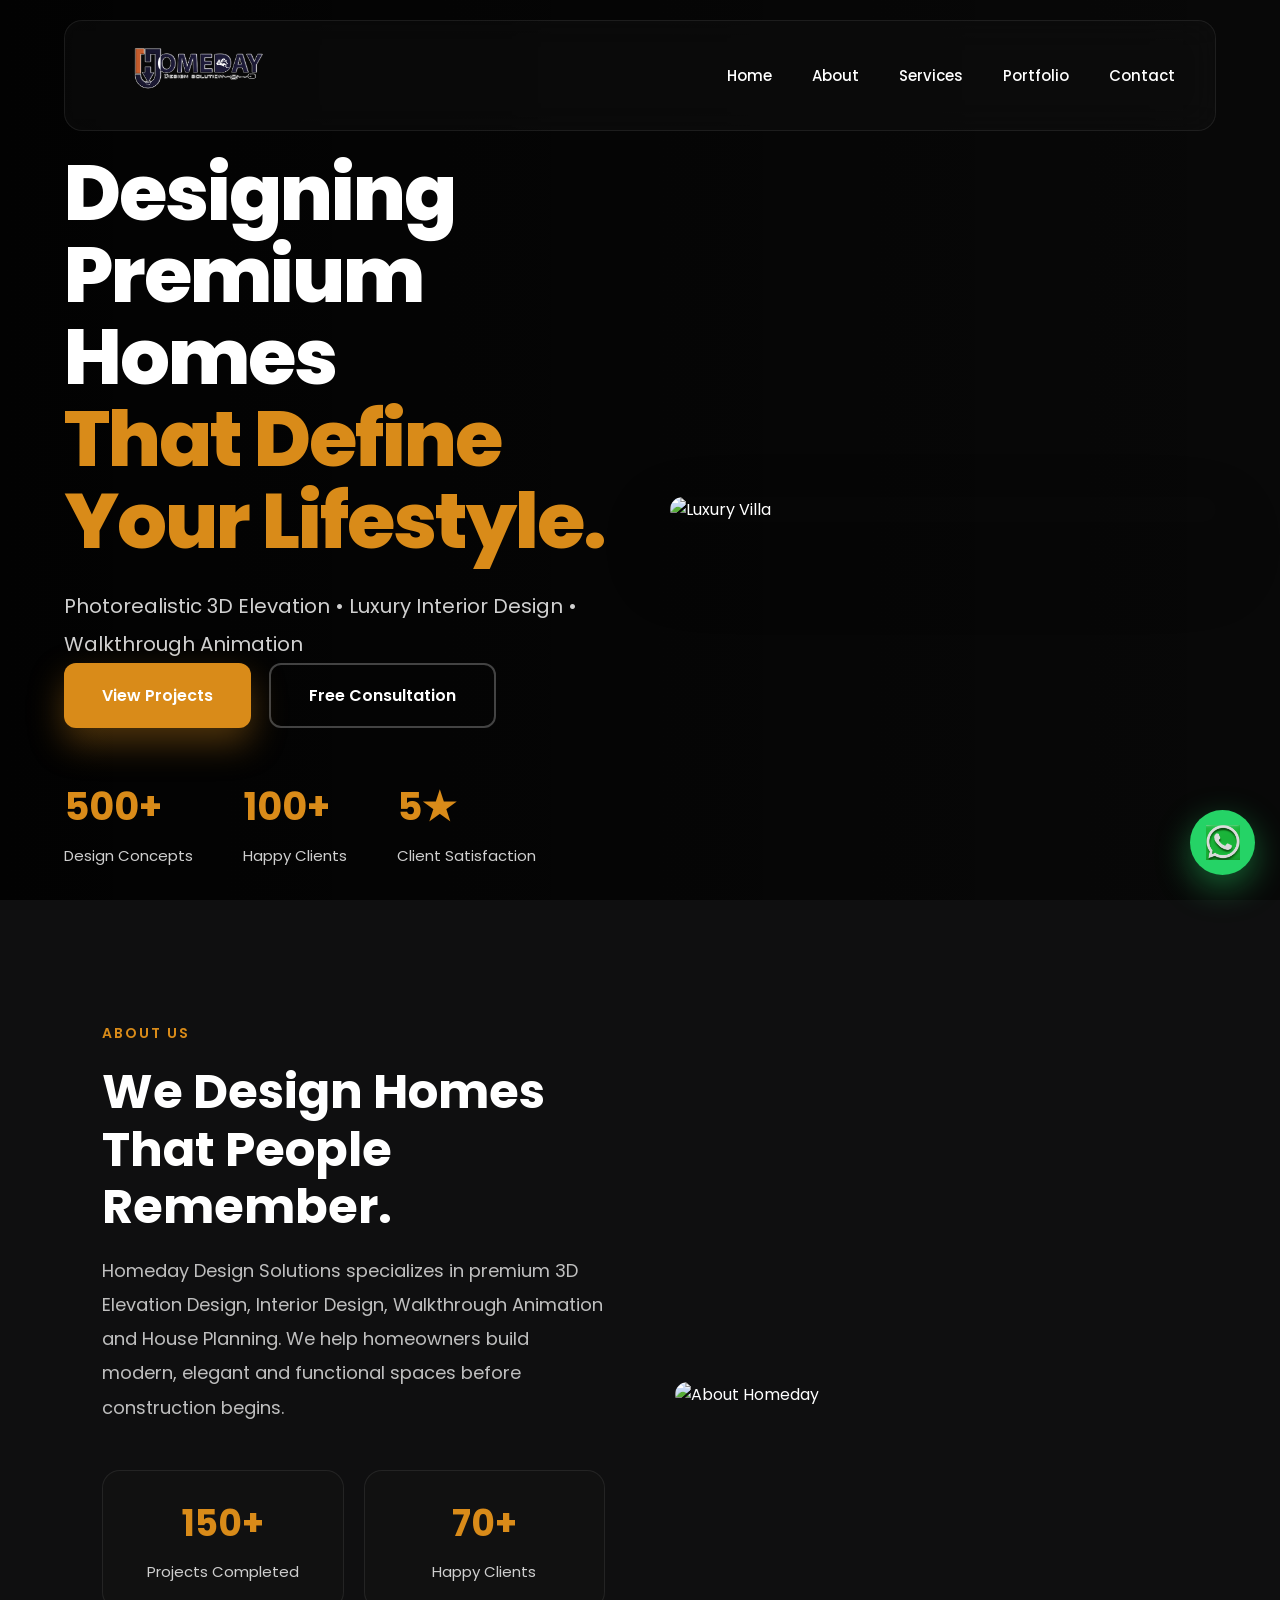
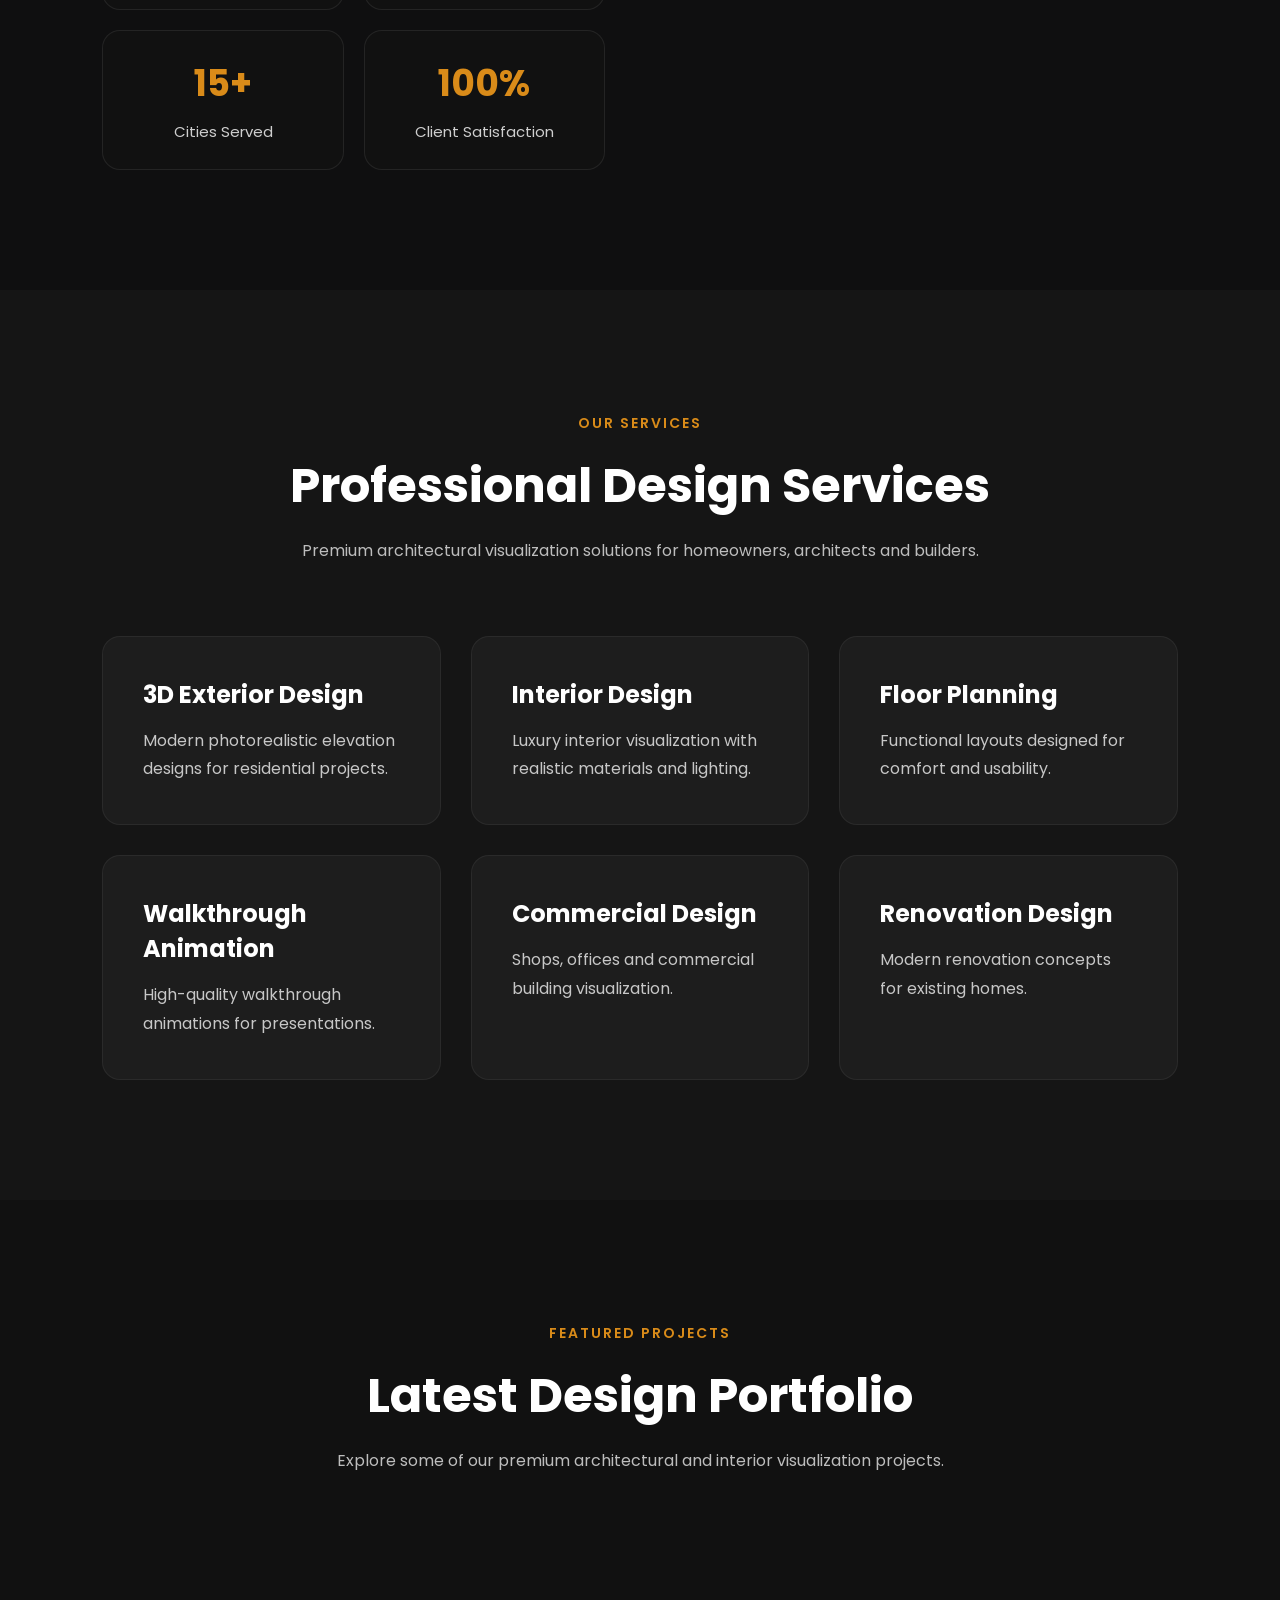
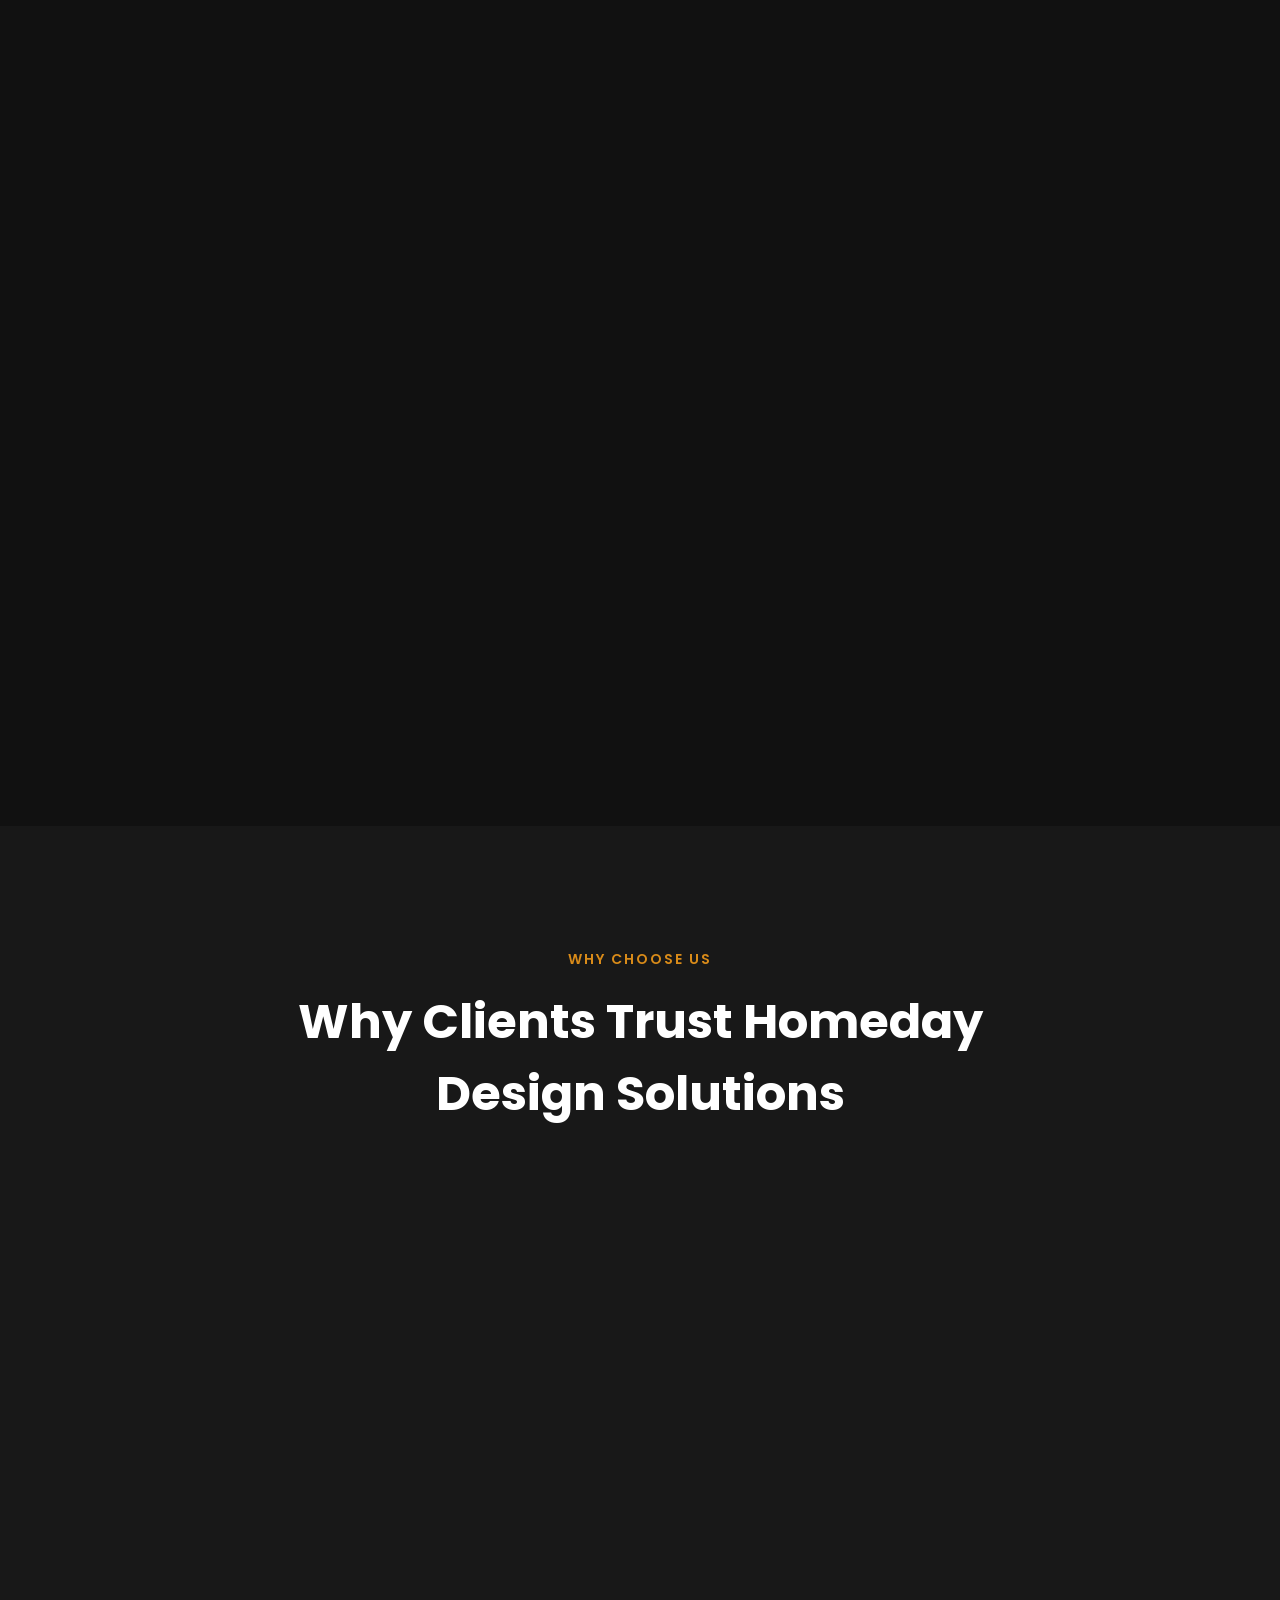
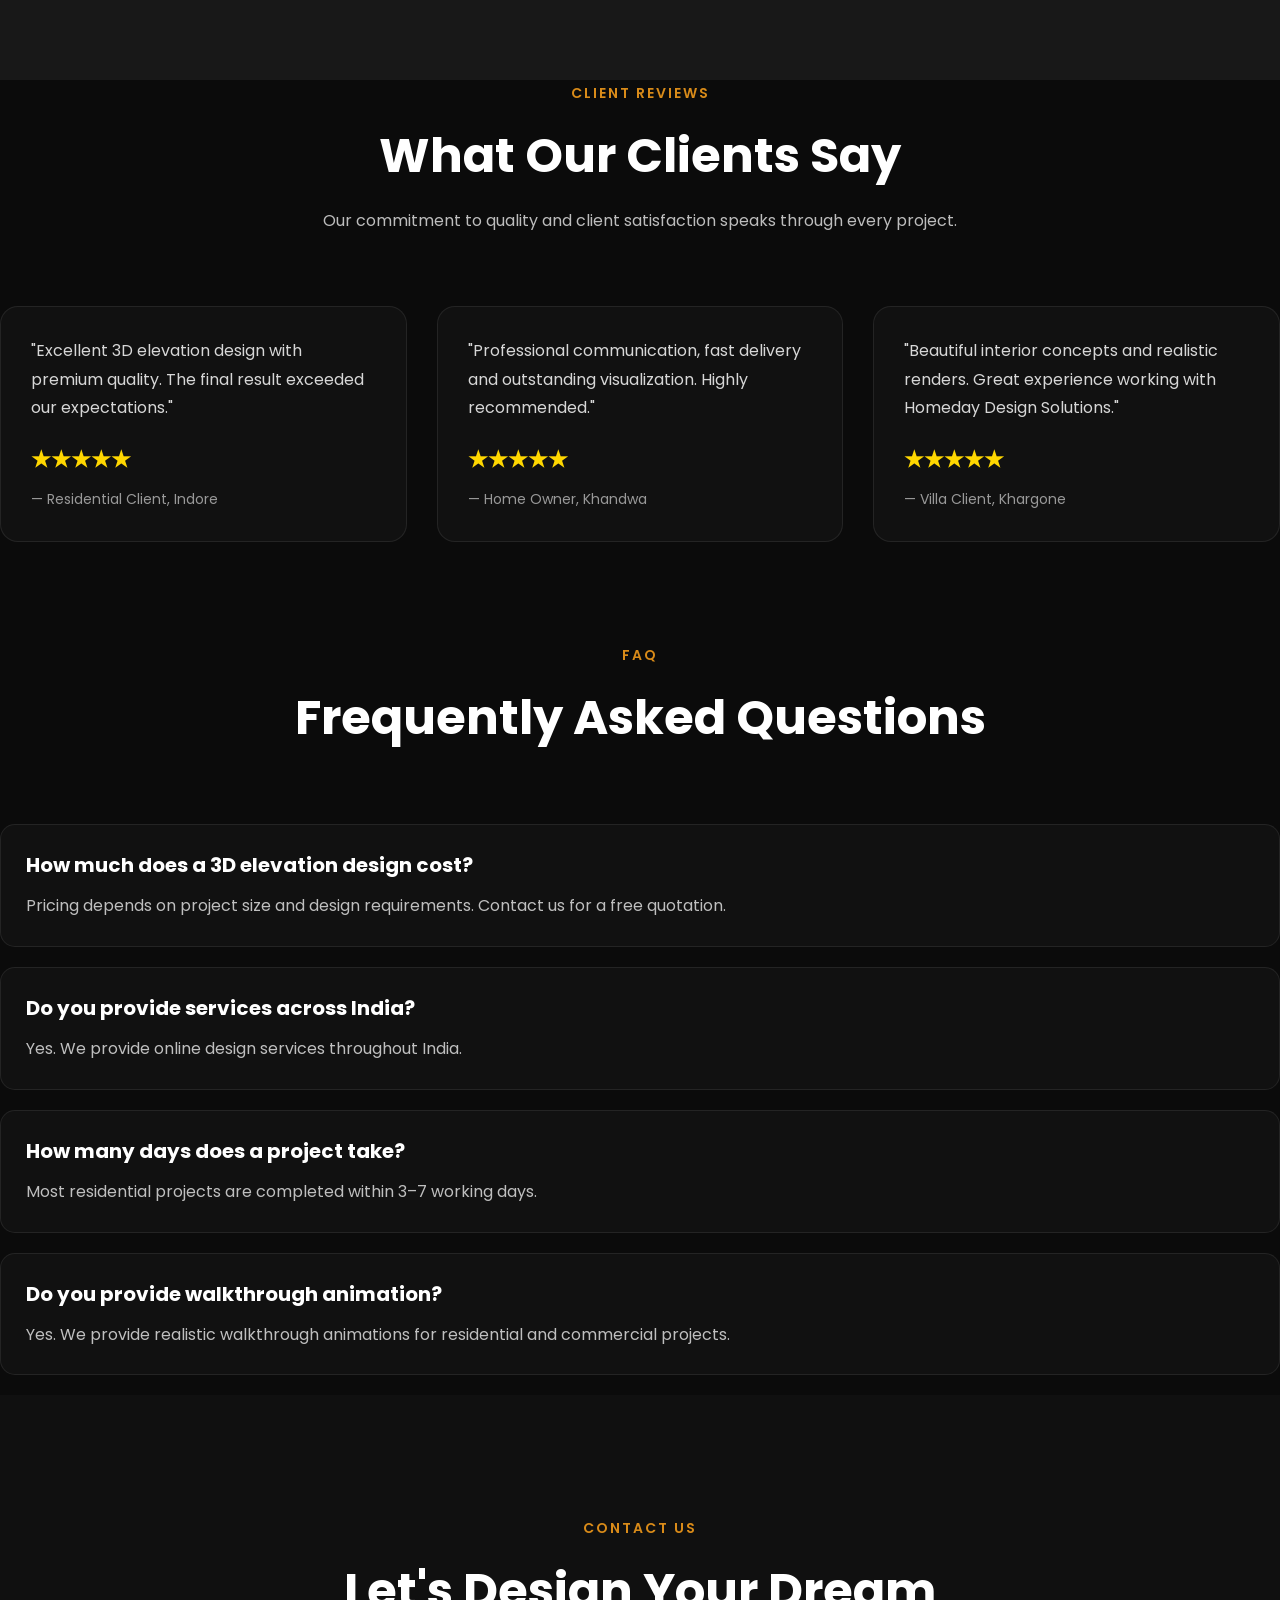
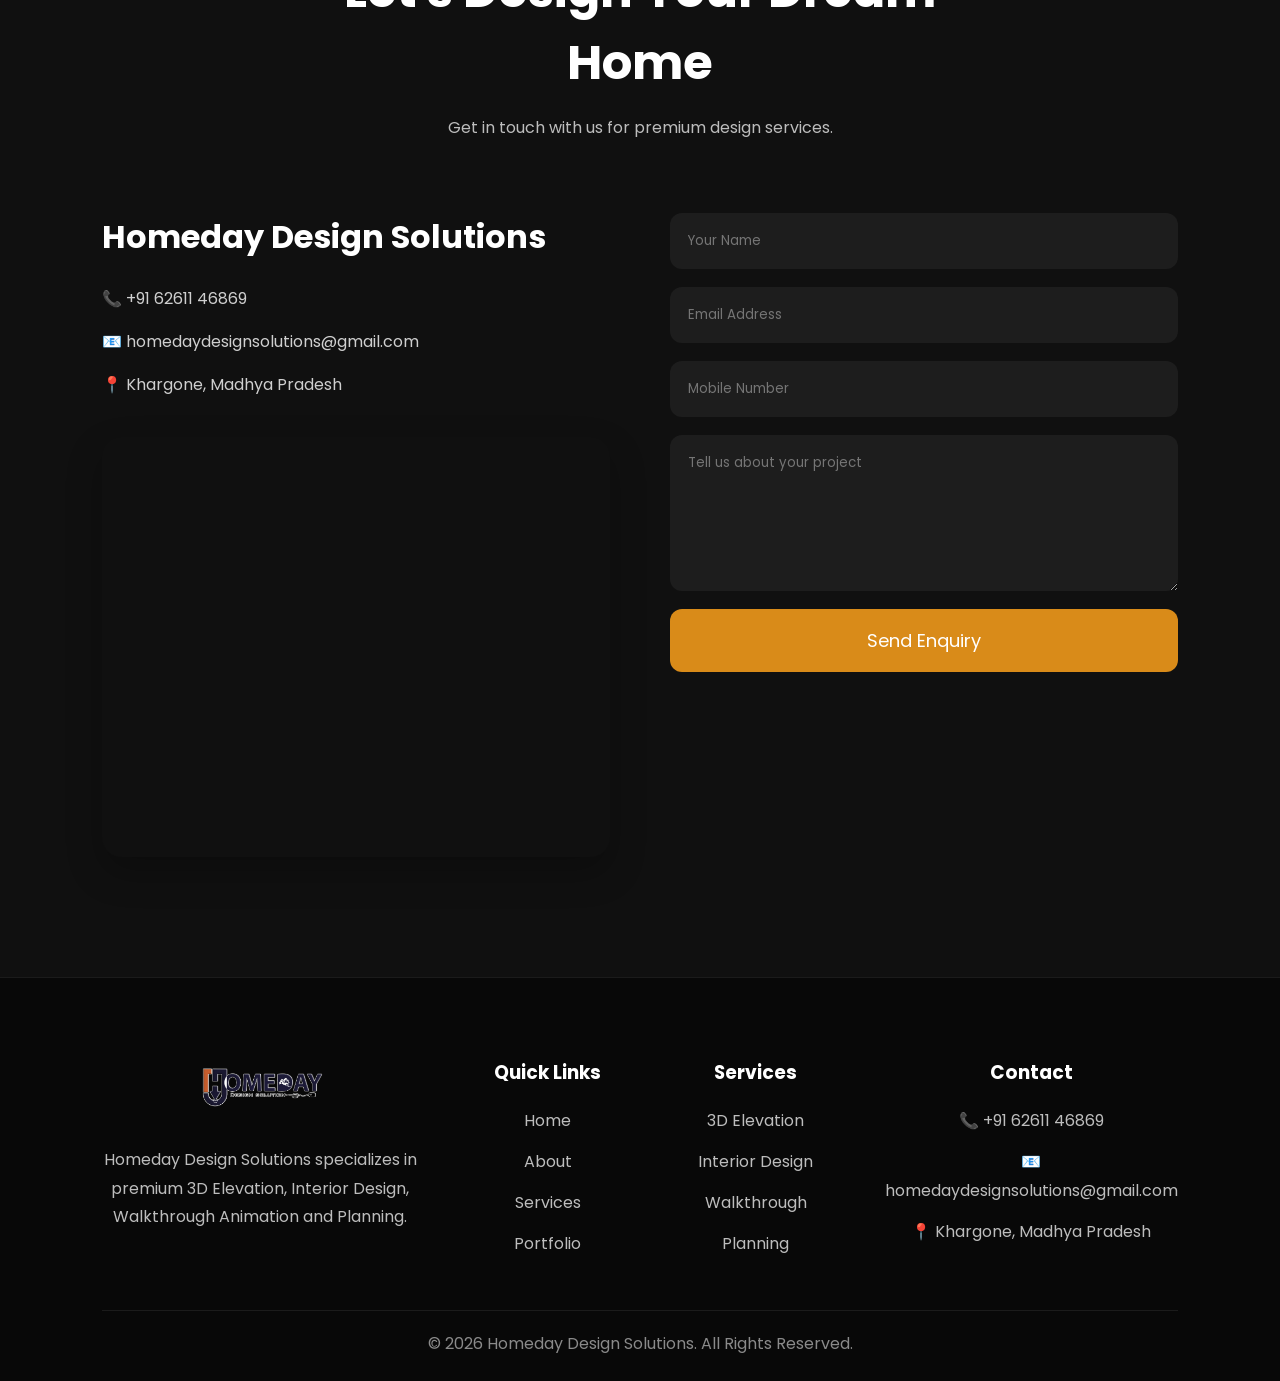
==== commit 59d3bbd8: "Added lazy loading and image optimization" ====
--- a/index.html
+++ b/index.html
@@ -282,7 +282,7 @@
     <div class="portfolio-grid">
 
     <div class="project">
-        <img src="assets/images/project-1.webp" alt="Luxury Villa">
+        <img src="assets/images/project-1.webp" alt="Luxury Villa" loading="lazy" decoding="async"> 
 
         <div class="project-overlay">
             <span>3D Elevation</span>
@@ -292,7 +292,7 @@
     </div>
 
     <div class="project">
-        <img src="assets/images/project-2.webp" alt="Interior">
+        <img src="assets/images/project-2.webp" alt="Interior" loading="lazy" decoding="async">
 
         <div class="project-overlay">
             <span>Interior Design</span>
@@ -302,7 +302,7 @@
     </div>
 
     <div class="project">
-        <img src="assets/images/project-3.webp" alt="Residence">
+        <img src="assets/images/project-3.webp" alt="Residence" loading="lazy" decoding="async">
 
         <div class="project-overlay">
             <span>Residence</span>
@@ -312,7 +312,7 @@
     </div>
 
     <div class="project">
-        <img src="assets/images/project-4.webp" alt="Commercial">
+        <img src="assets/images/project-4.webp" alt="Commercial" loading="lazy" decoding="async">
 
         <div class="project-overlay">
             <span>Commercial</span>
@@ -322,7 +322,7 @@
     </div>
 
     <div class="project">
-        <img src="assets/images/project-5.webp" alt="Elevation">
+        <img src="assets/images/project-5.webp" alt="Elevation" loading="lazy" decoding="async">
 
         <div class="project-overlay">
             <span>Elevation</span>
@@ -332,7 +332,7 @@
     </div>
 
     <div class="project">
-        <img src="assets/images/project-6.webp" alt="Interior">
+        <img src="assets/images/project-6.webp" alt="Interior" loading="lazy" decoding="async">
 
         <div class="project-overlay">
             <span>Interior</span>
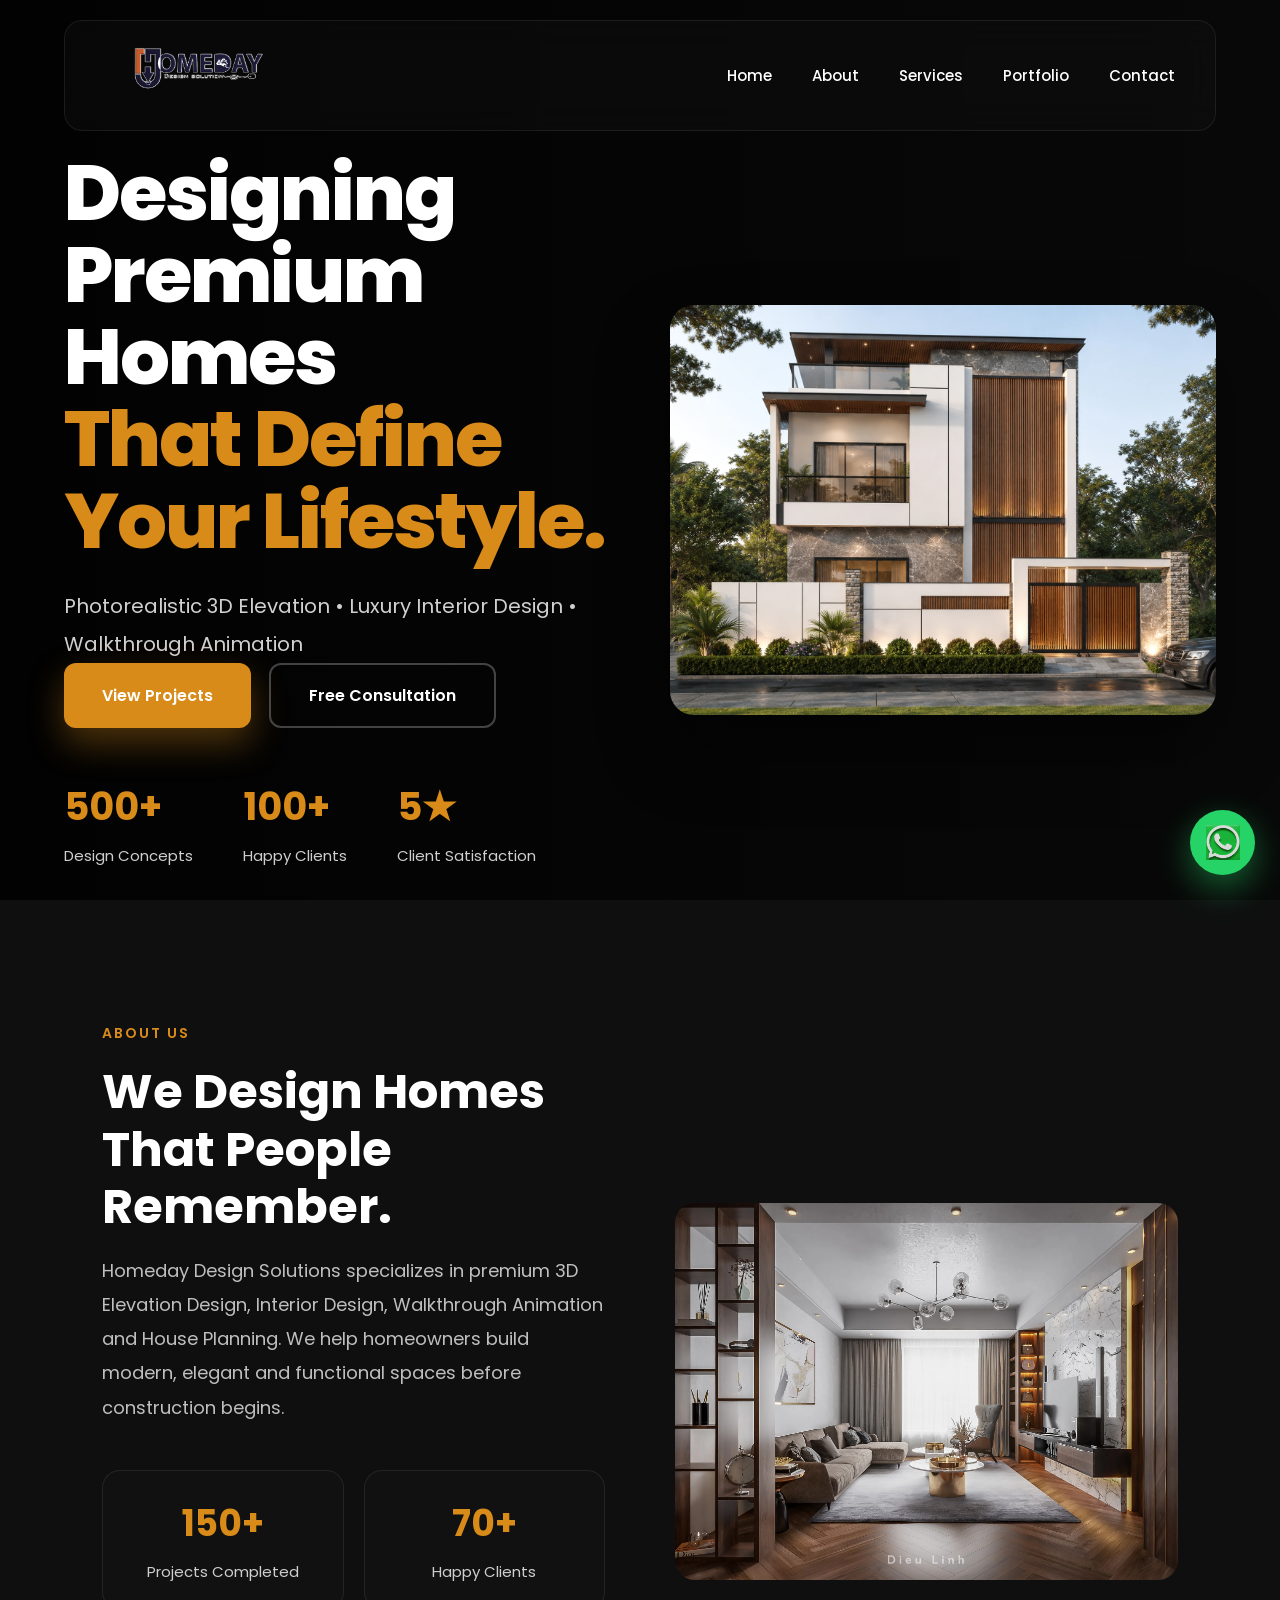
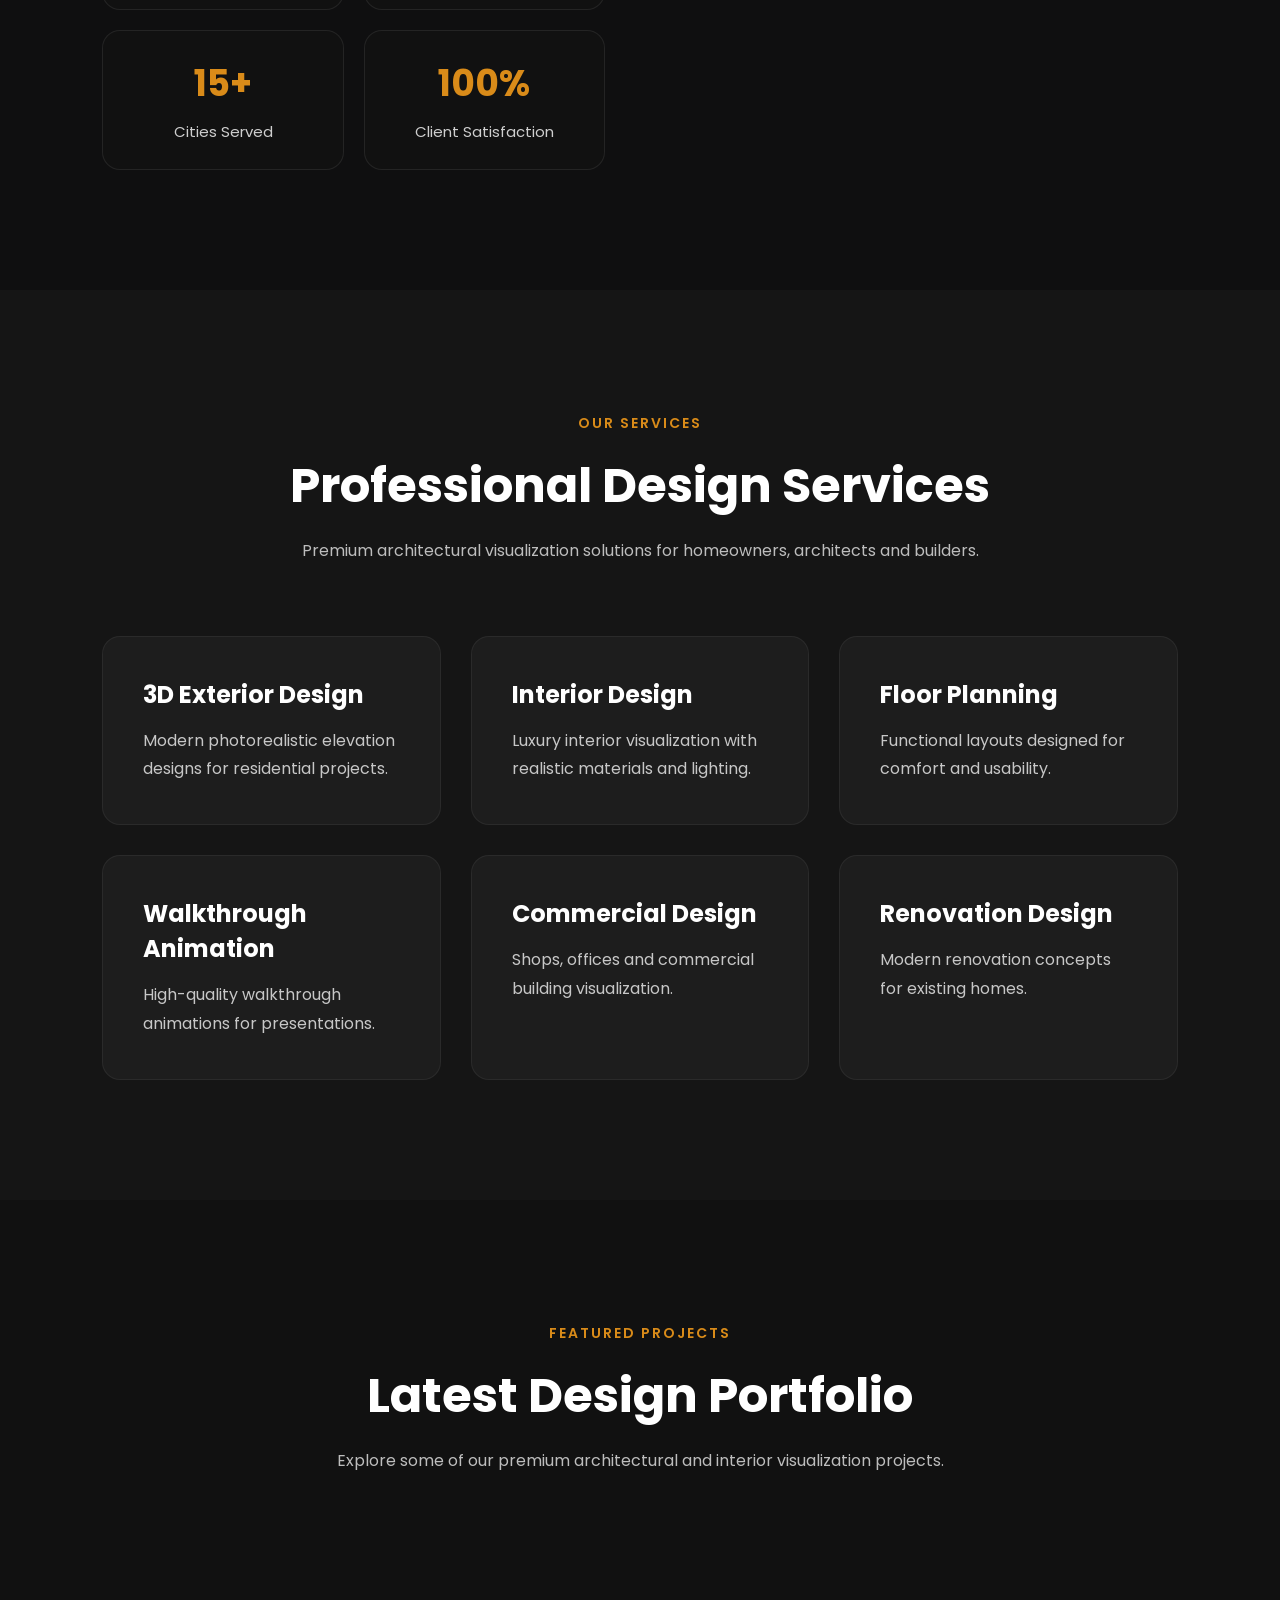
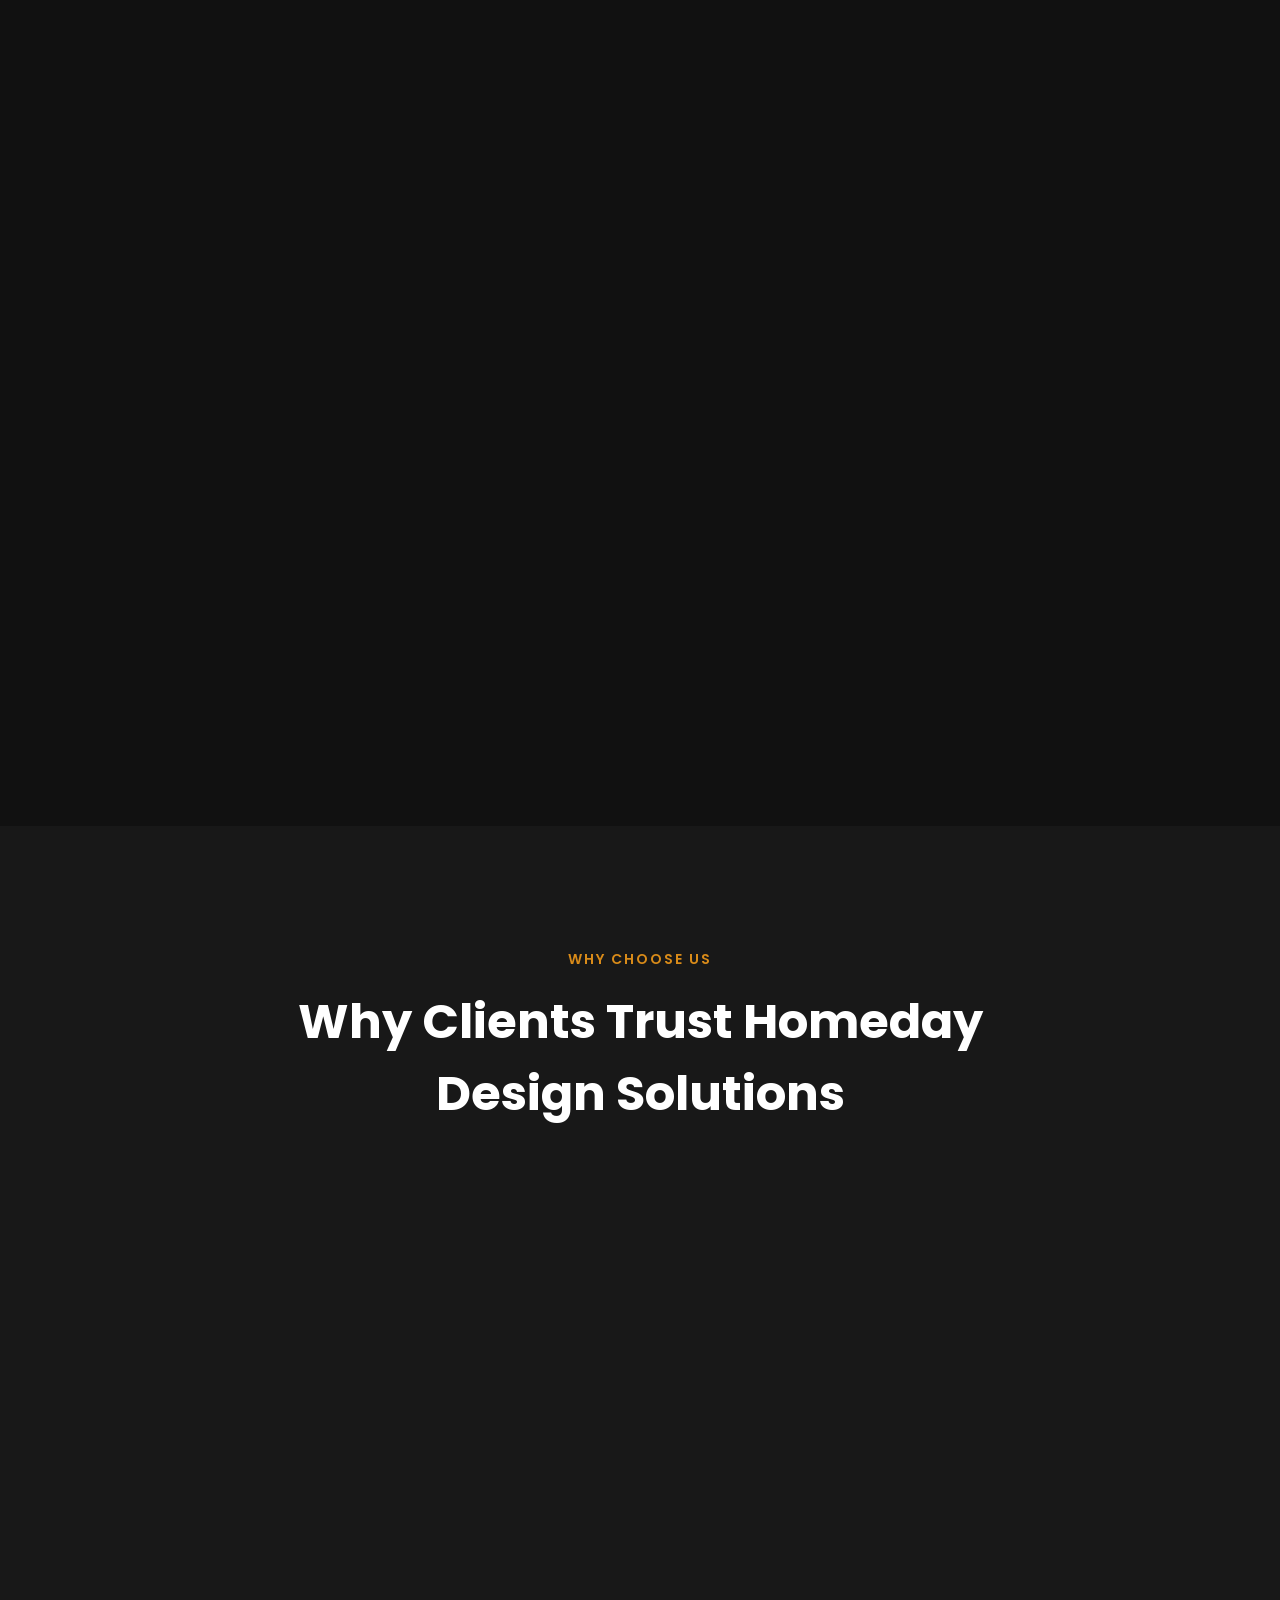
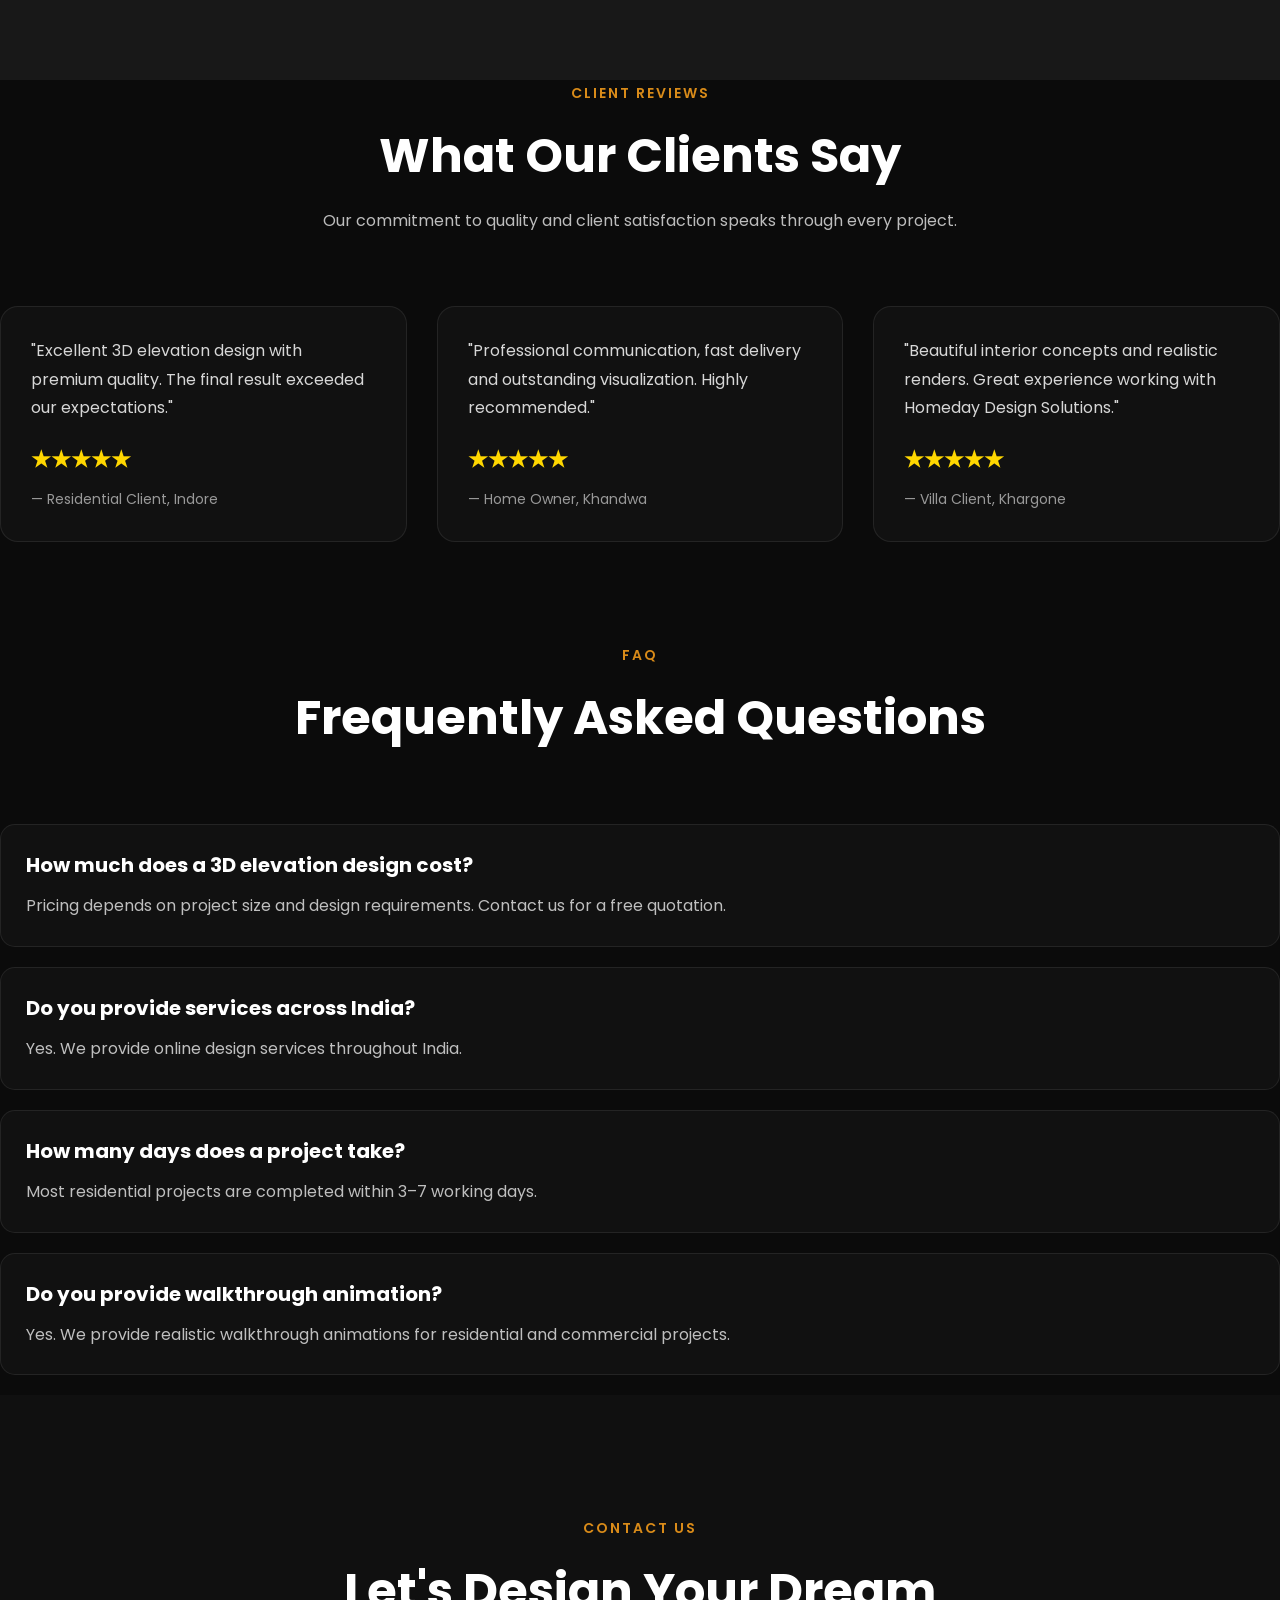
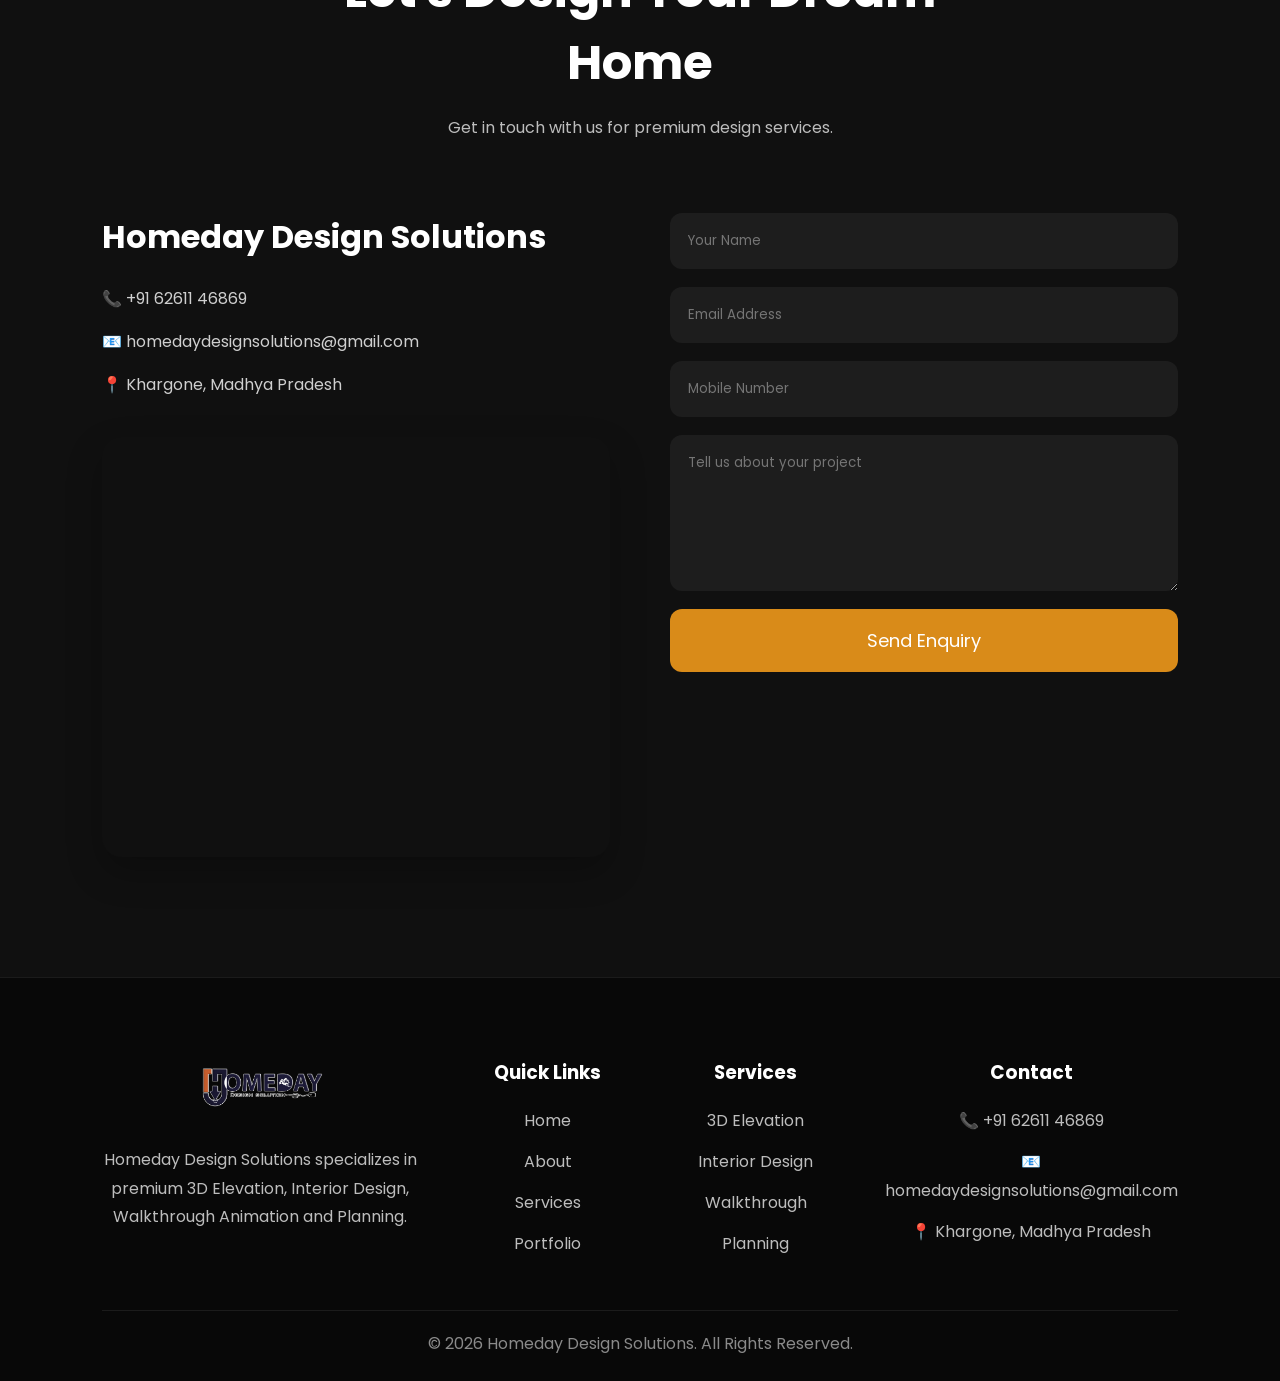
==== commit 24bcccba: "Improved website performance and UI" ====
--- a/index.html
+++ b/index.html
@@ -148,7 +148,7 @@
 
         <div class="hero-right">
 
-            <img src="assets/images/hero-1.png" alt="Luxury Villa">
+            <img src="assets/images/hero-2.webp" alt="Luxury Villa">
 
         </div>
 
@@ -203,7 +203,7 @@
             </div>
 
             <div class="about-right">
-                <img src="assets/images/about.jpg" alt="About Homeday">
+                <img src="assets/images/about.webp" alt="About Homeday">
             </div>
 
         </div>
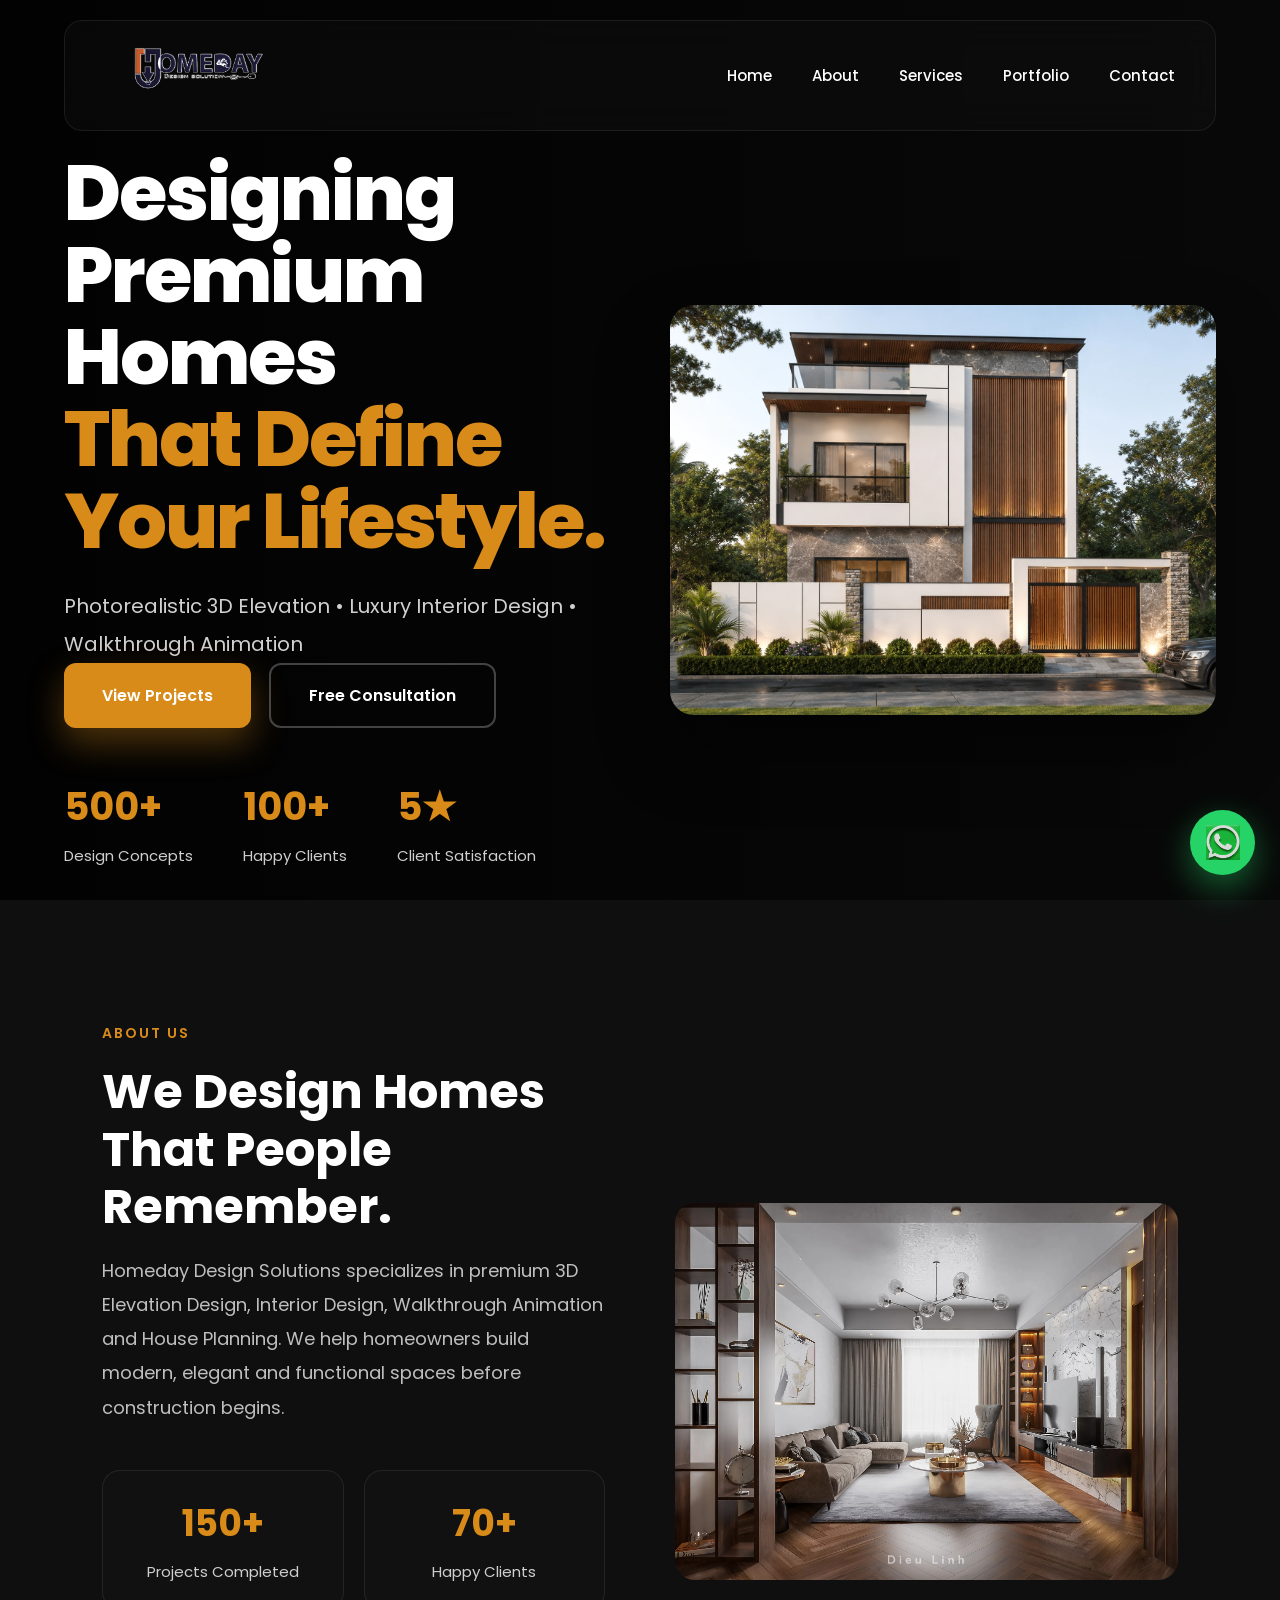
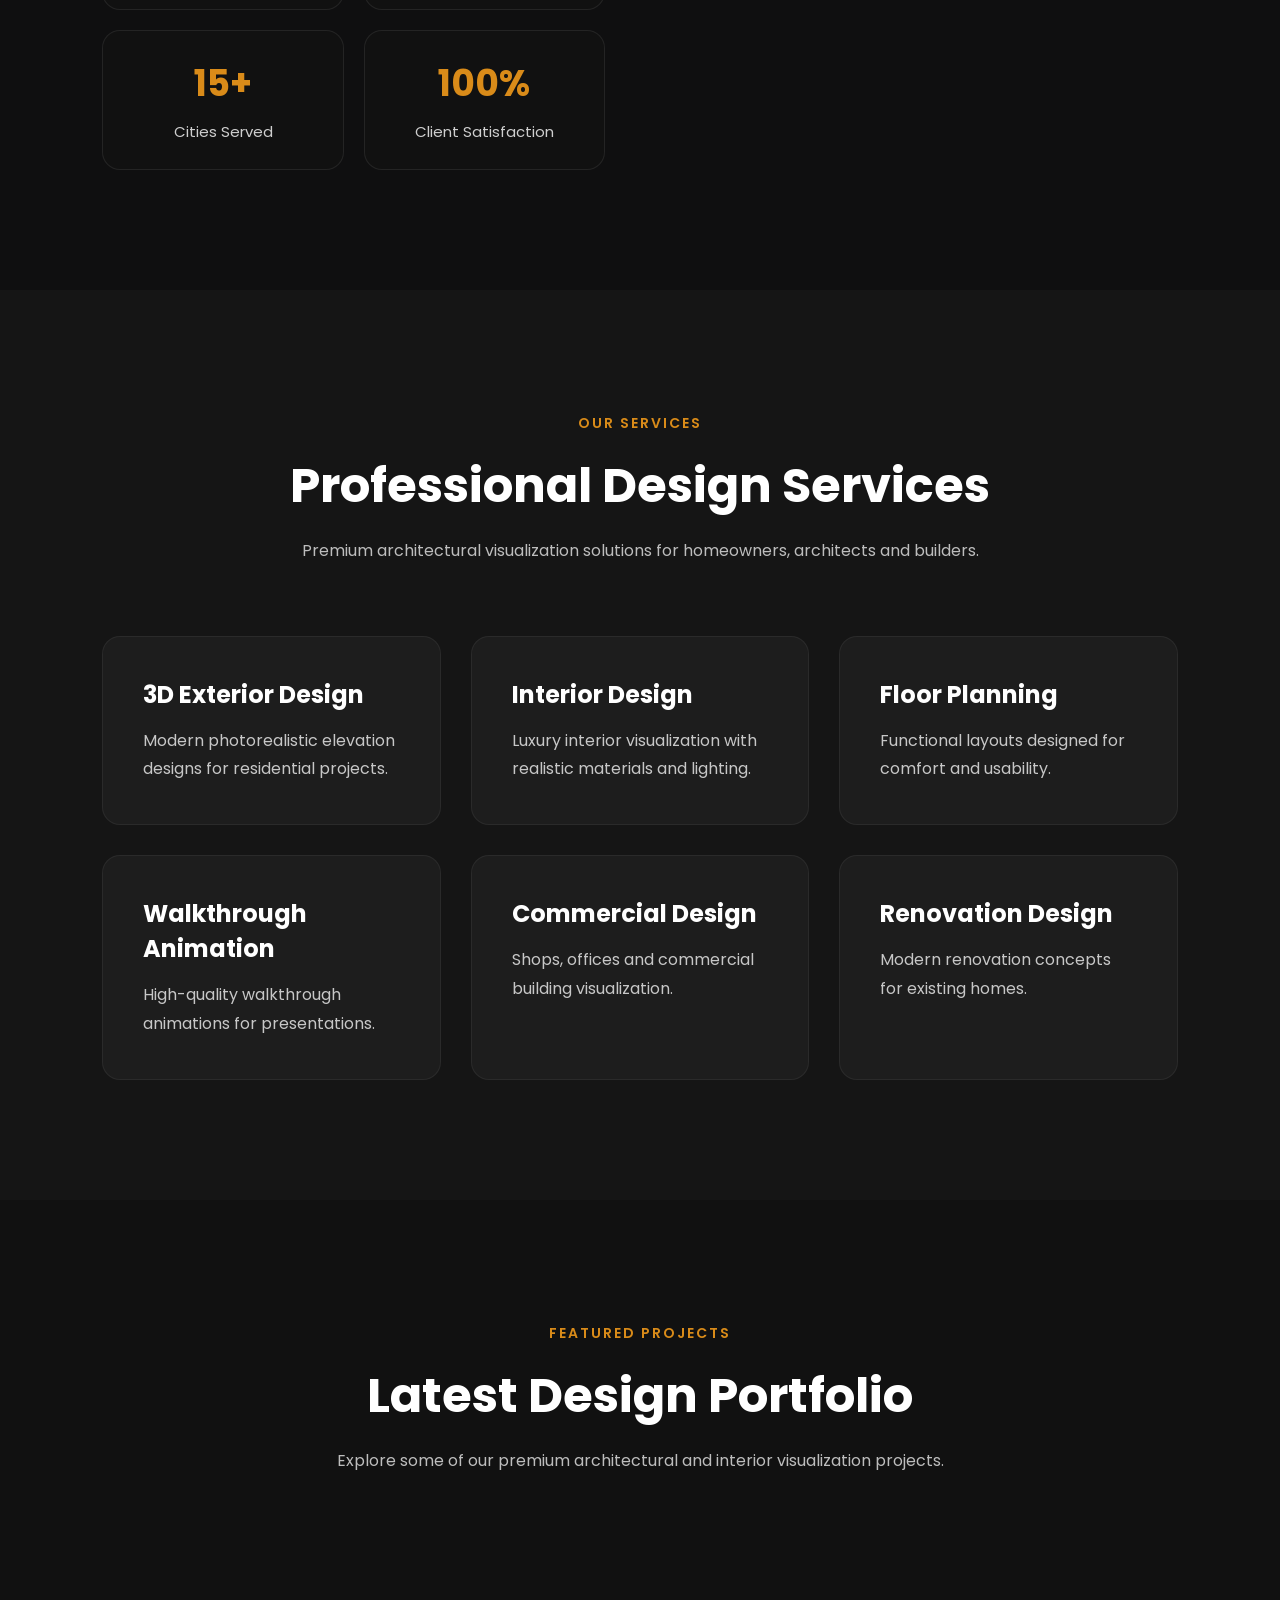
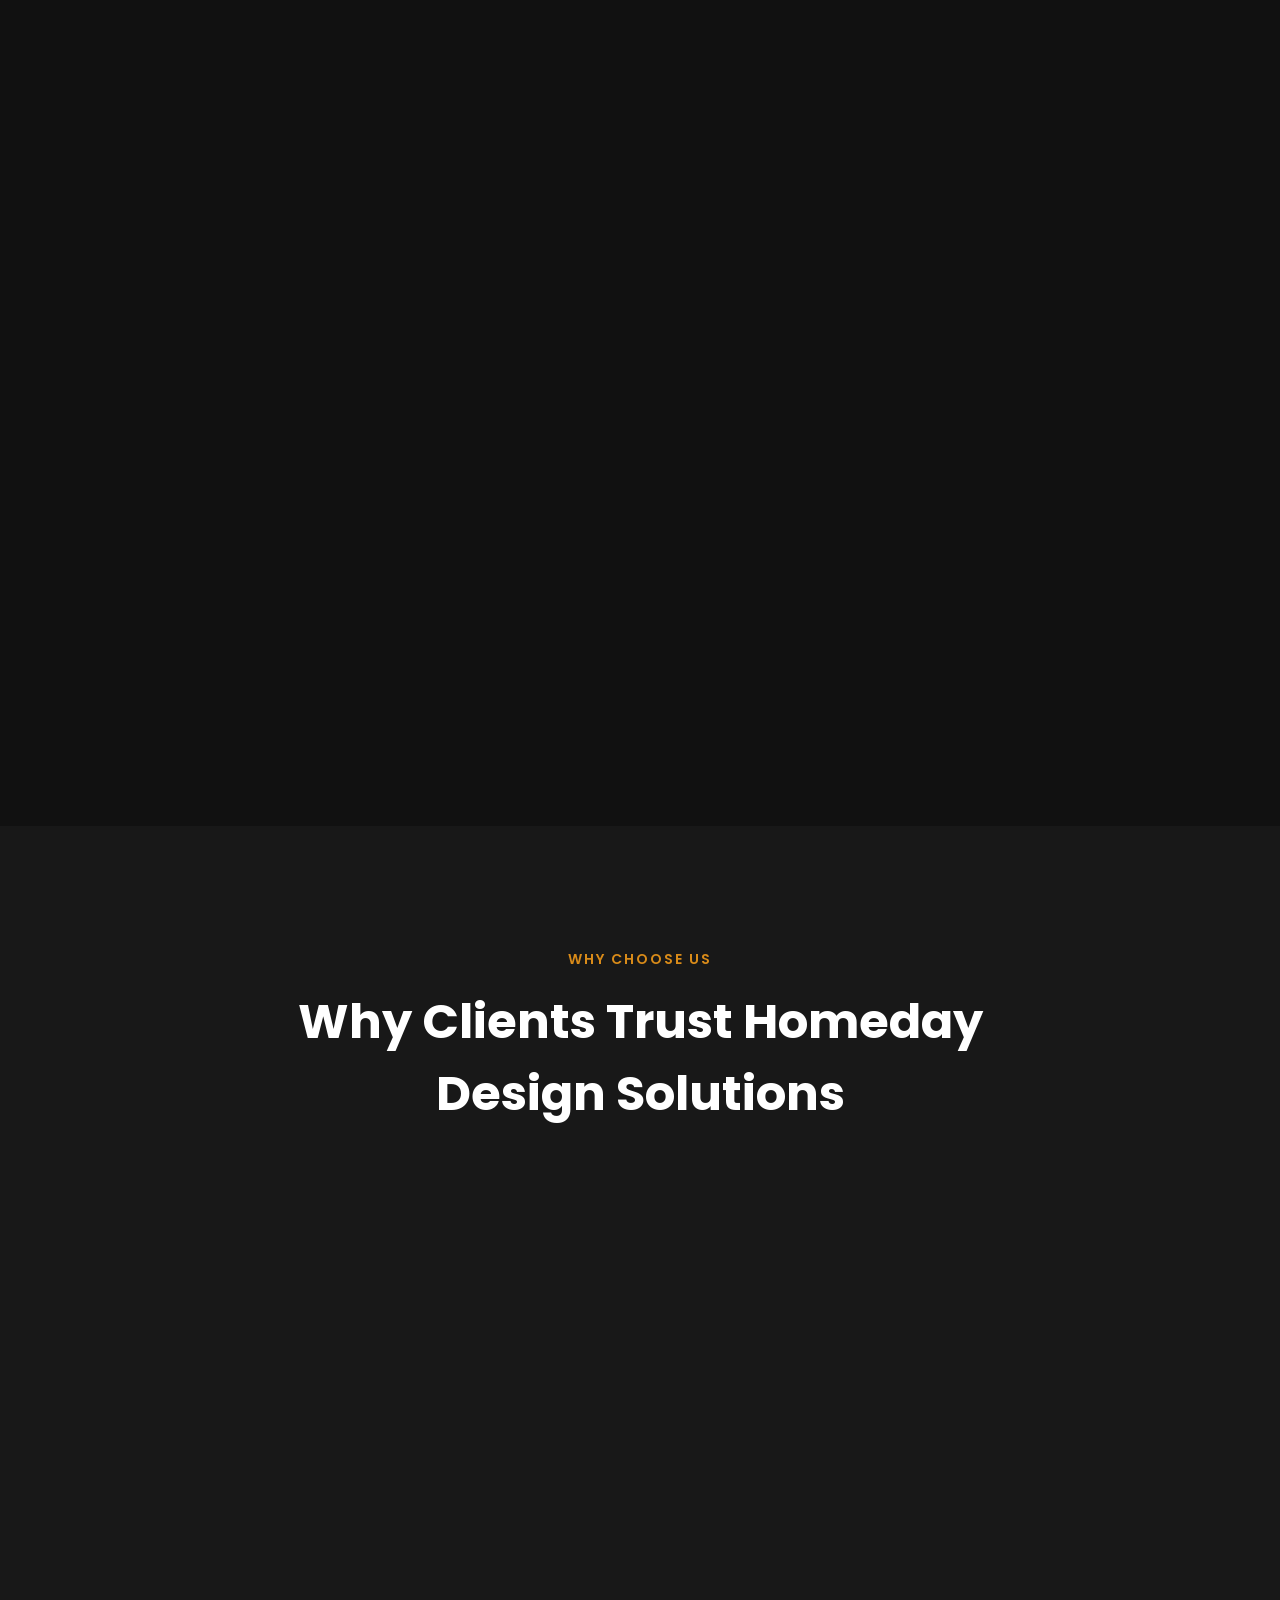
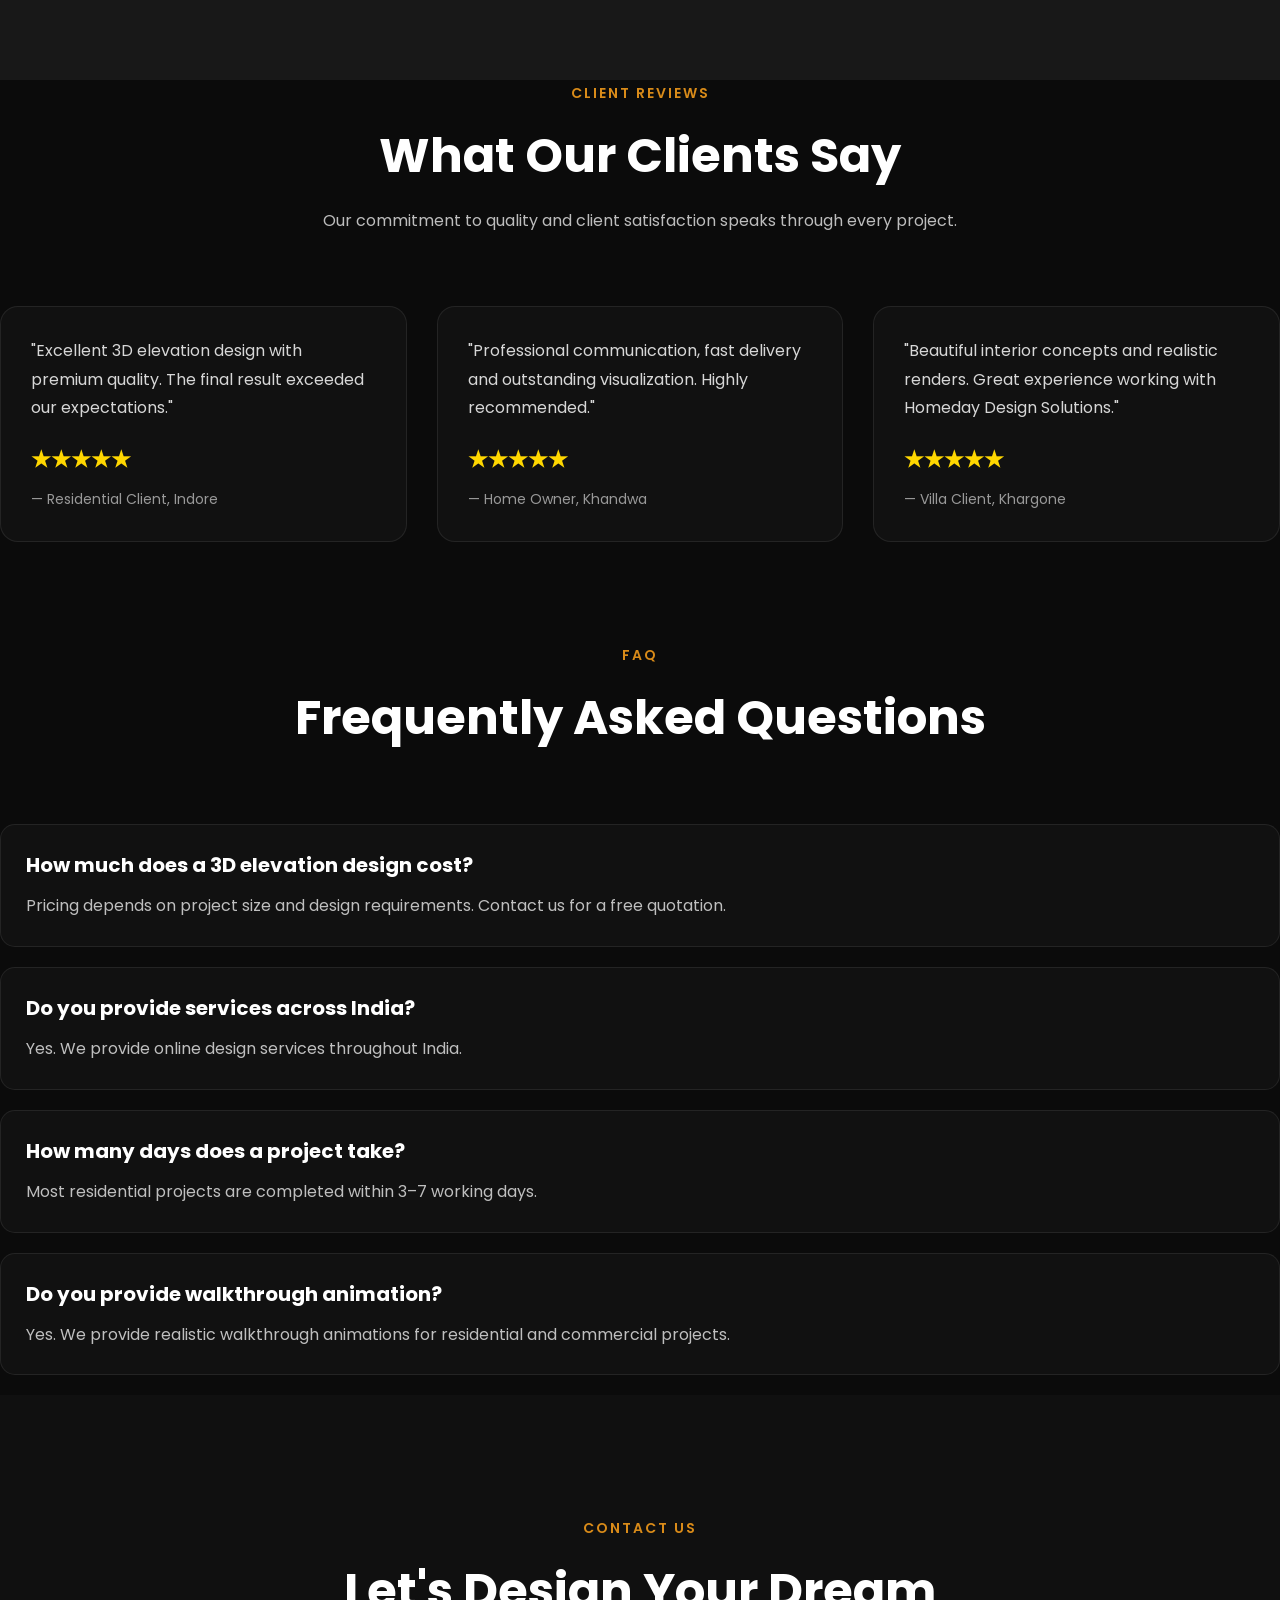
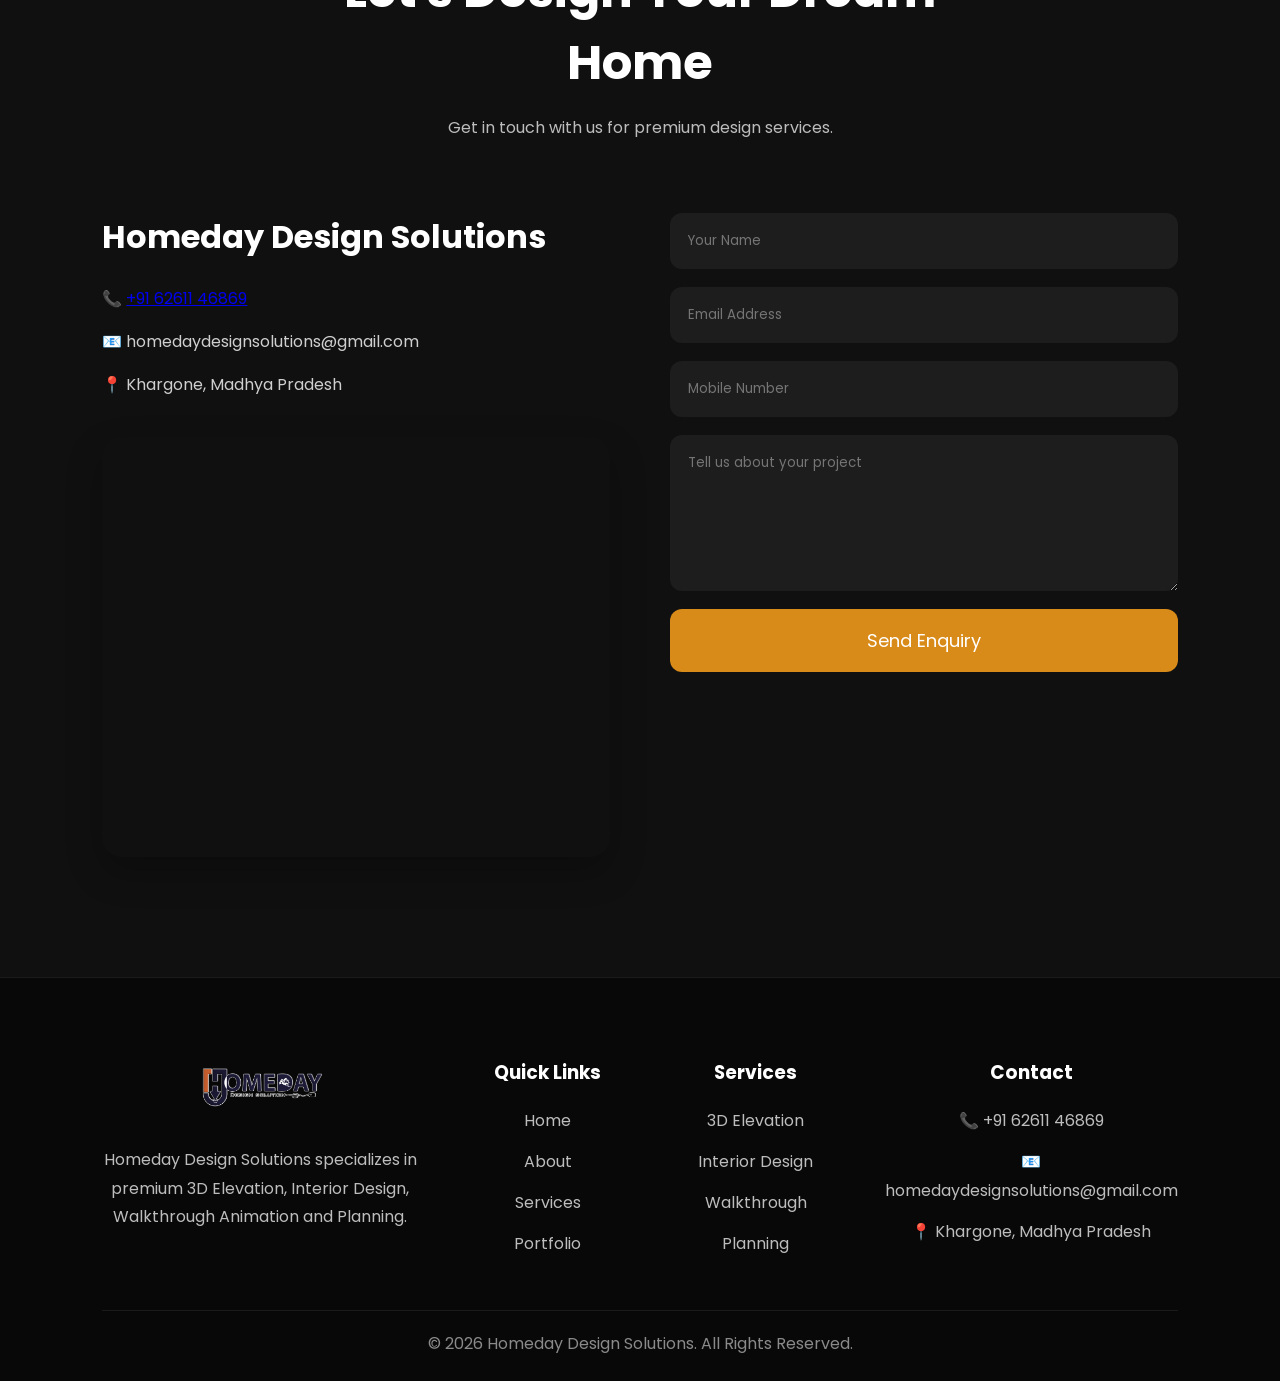
==== commit f21b3e63: "Improved website performance and UI" ====
--- a/index.html
+++ b/index.html
@@ -455,7 +455,7 @@
 
             <h3>Homeday Design Solutions</h3>
 
-            <p>📞 +91 62611 46869</p>
+            <p>📞 <a href="tel:+916261146869">+91 62611 46869</a></p>
 
             <p>📧 homedaydesignsolutions@gmail.com</p>
 
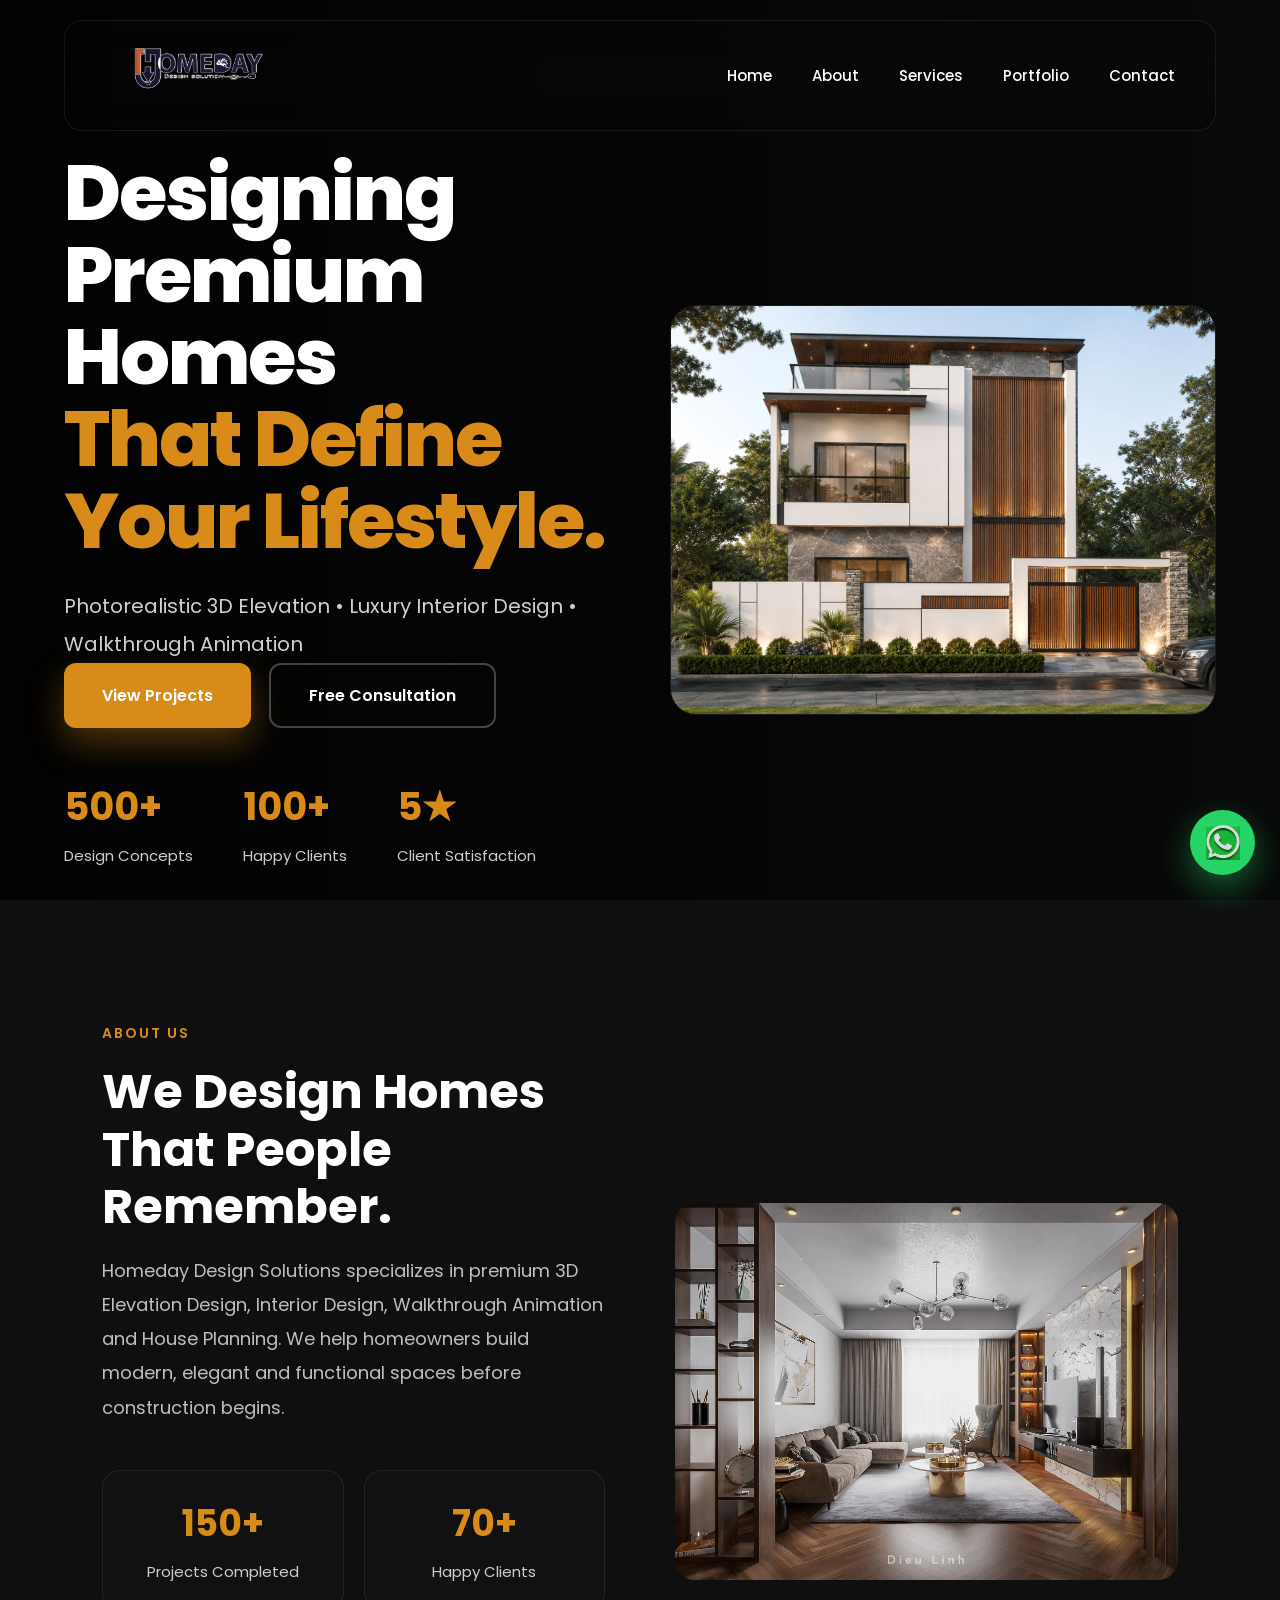
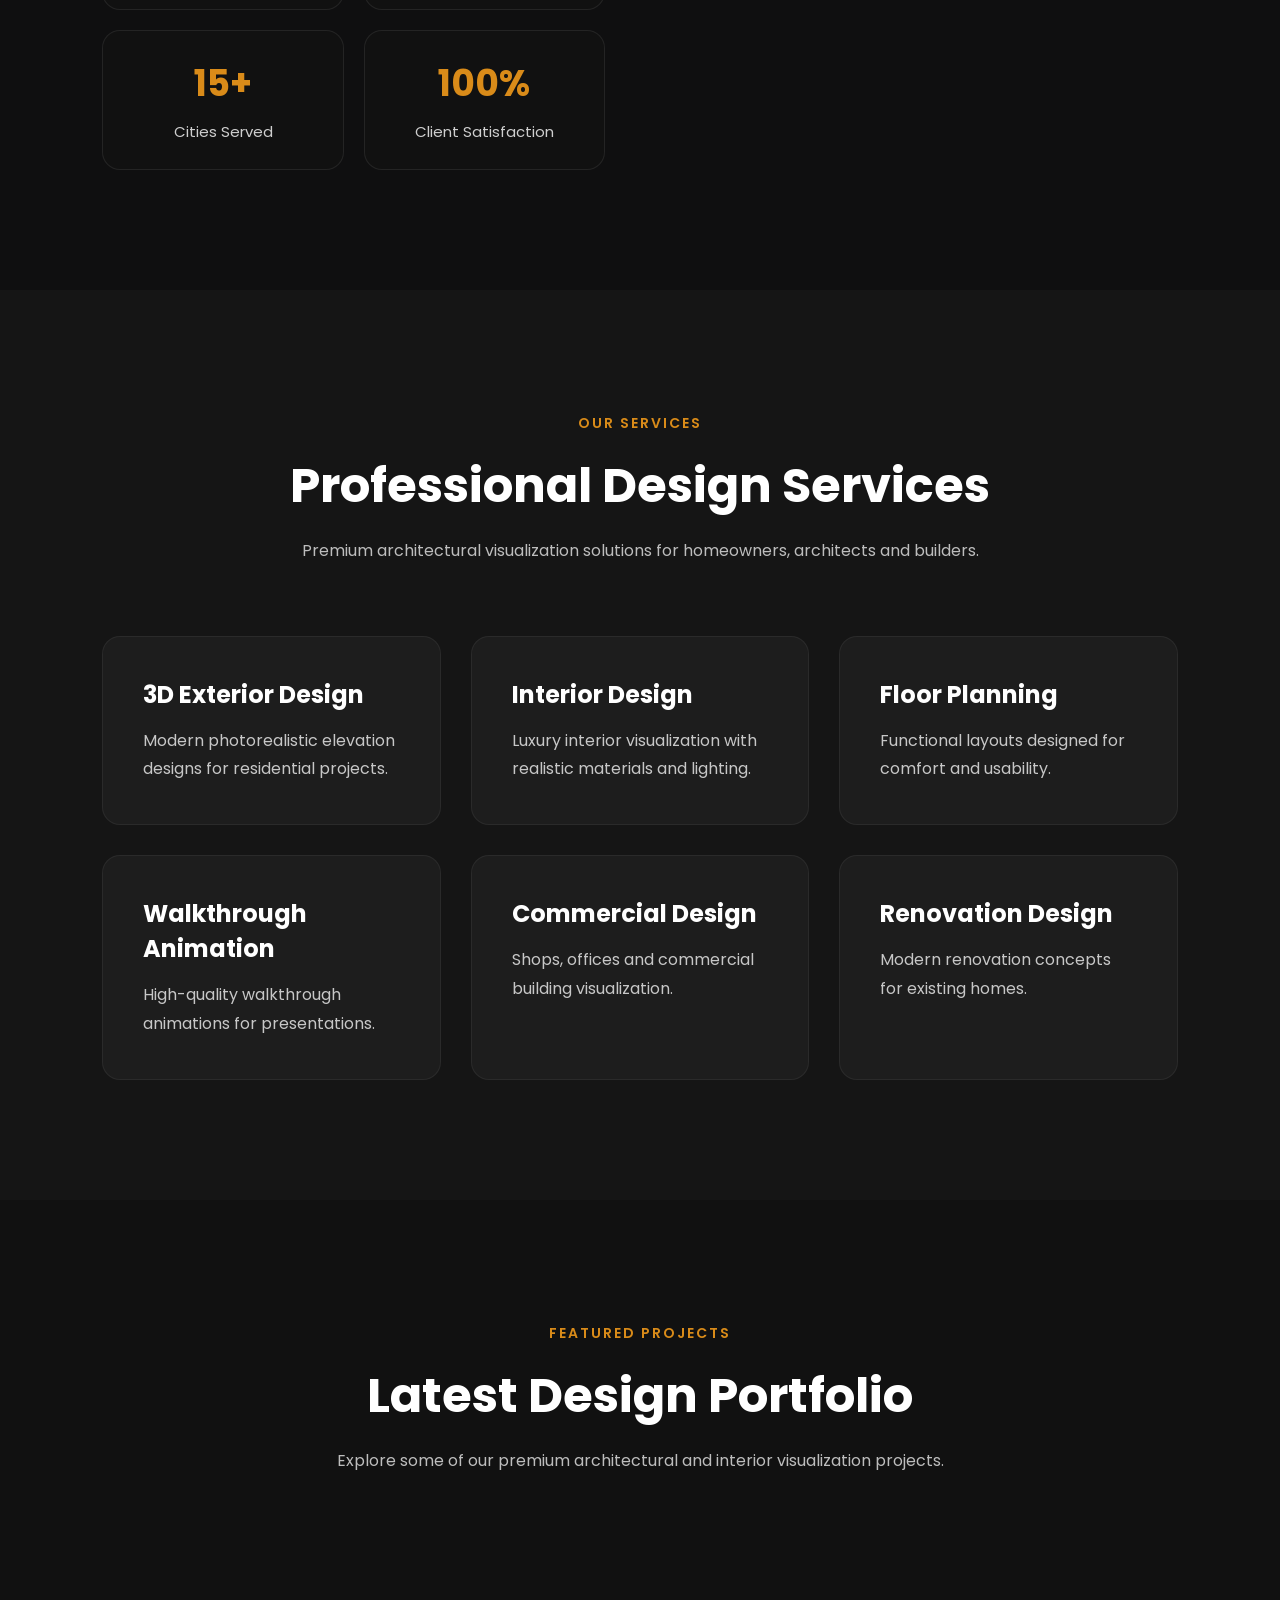
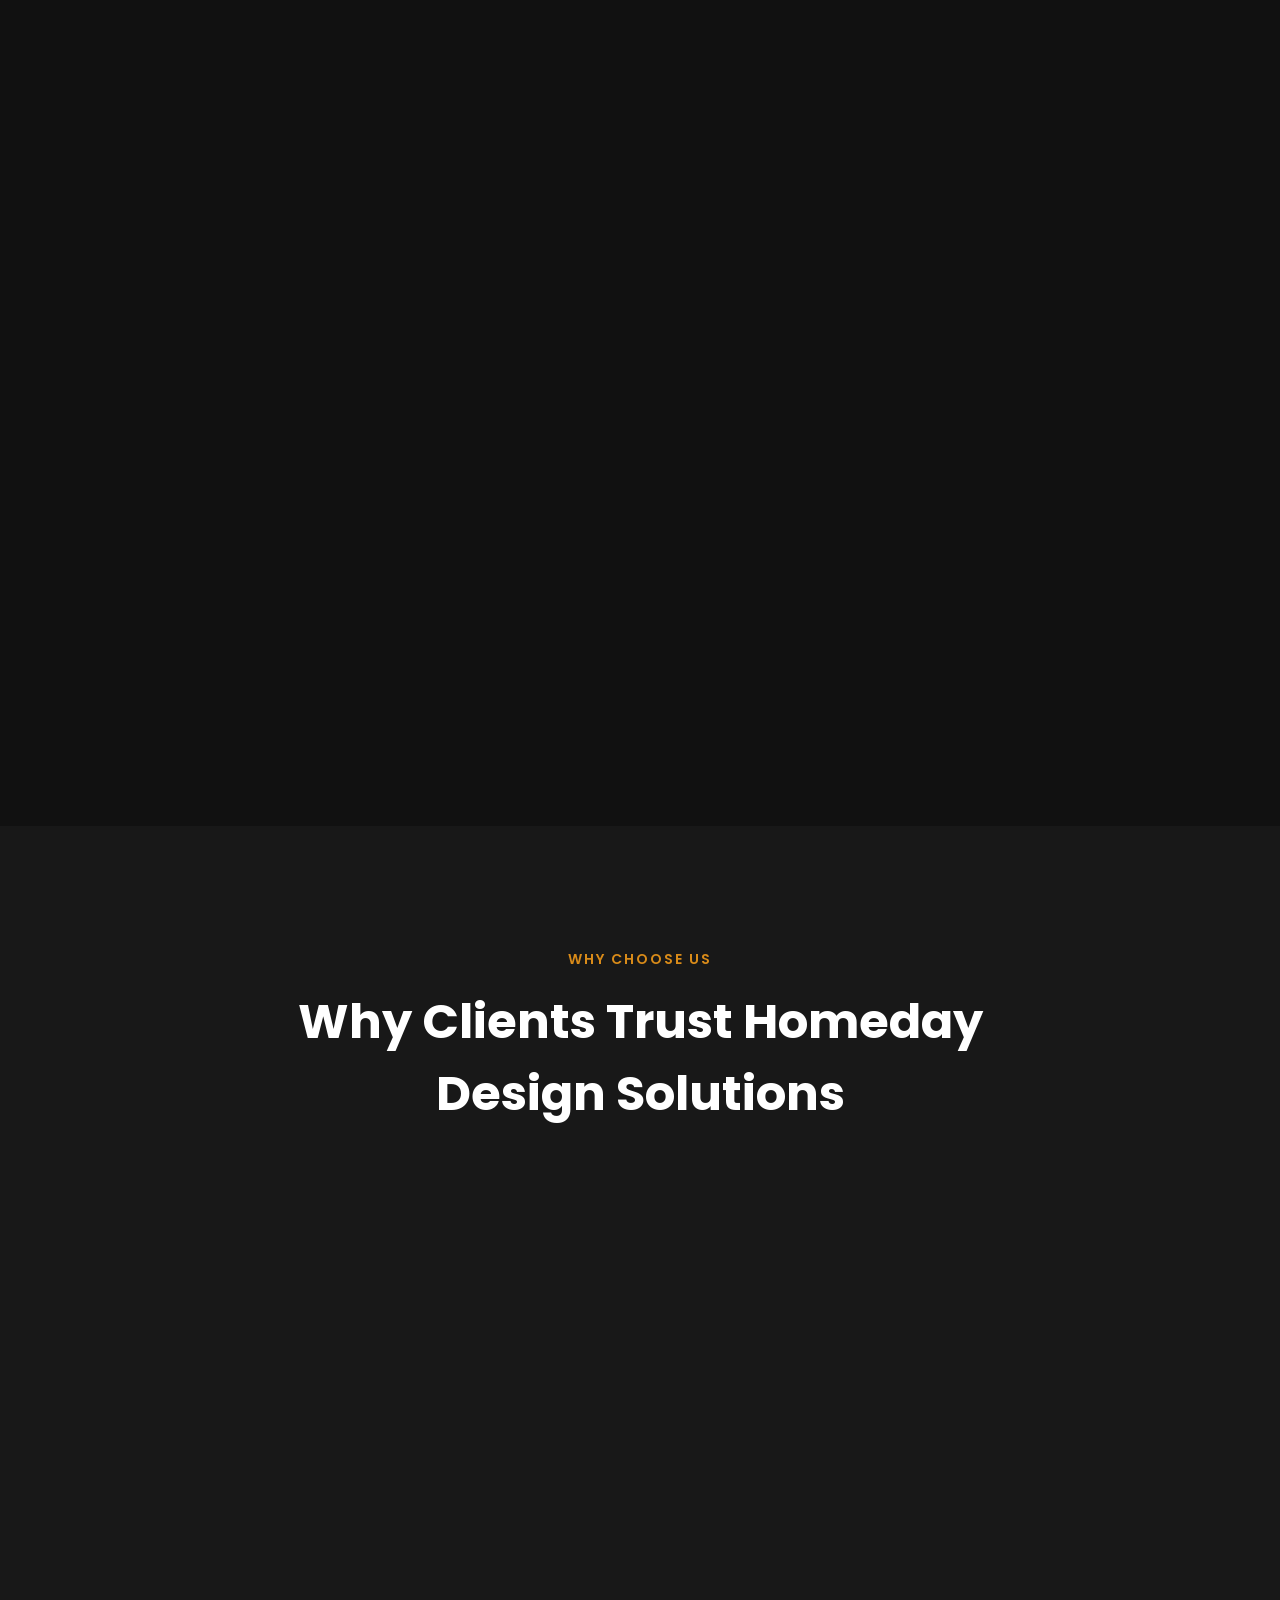
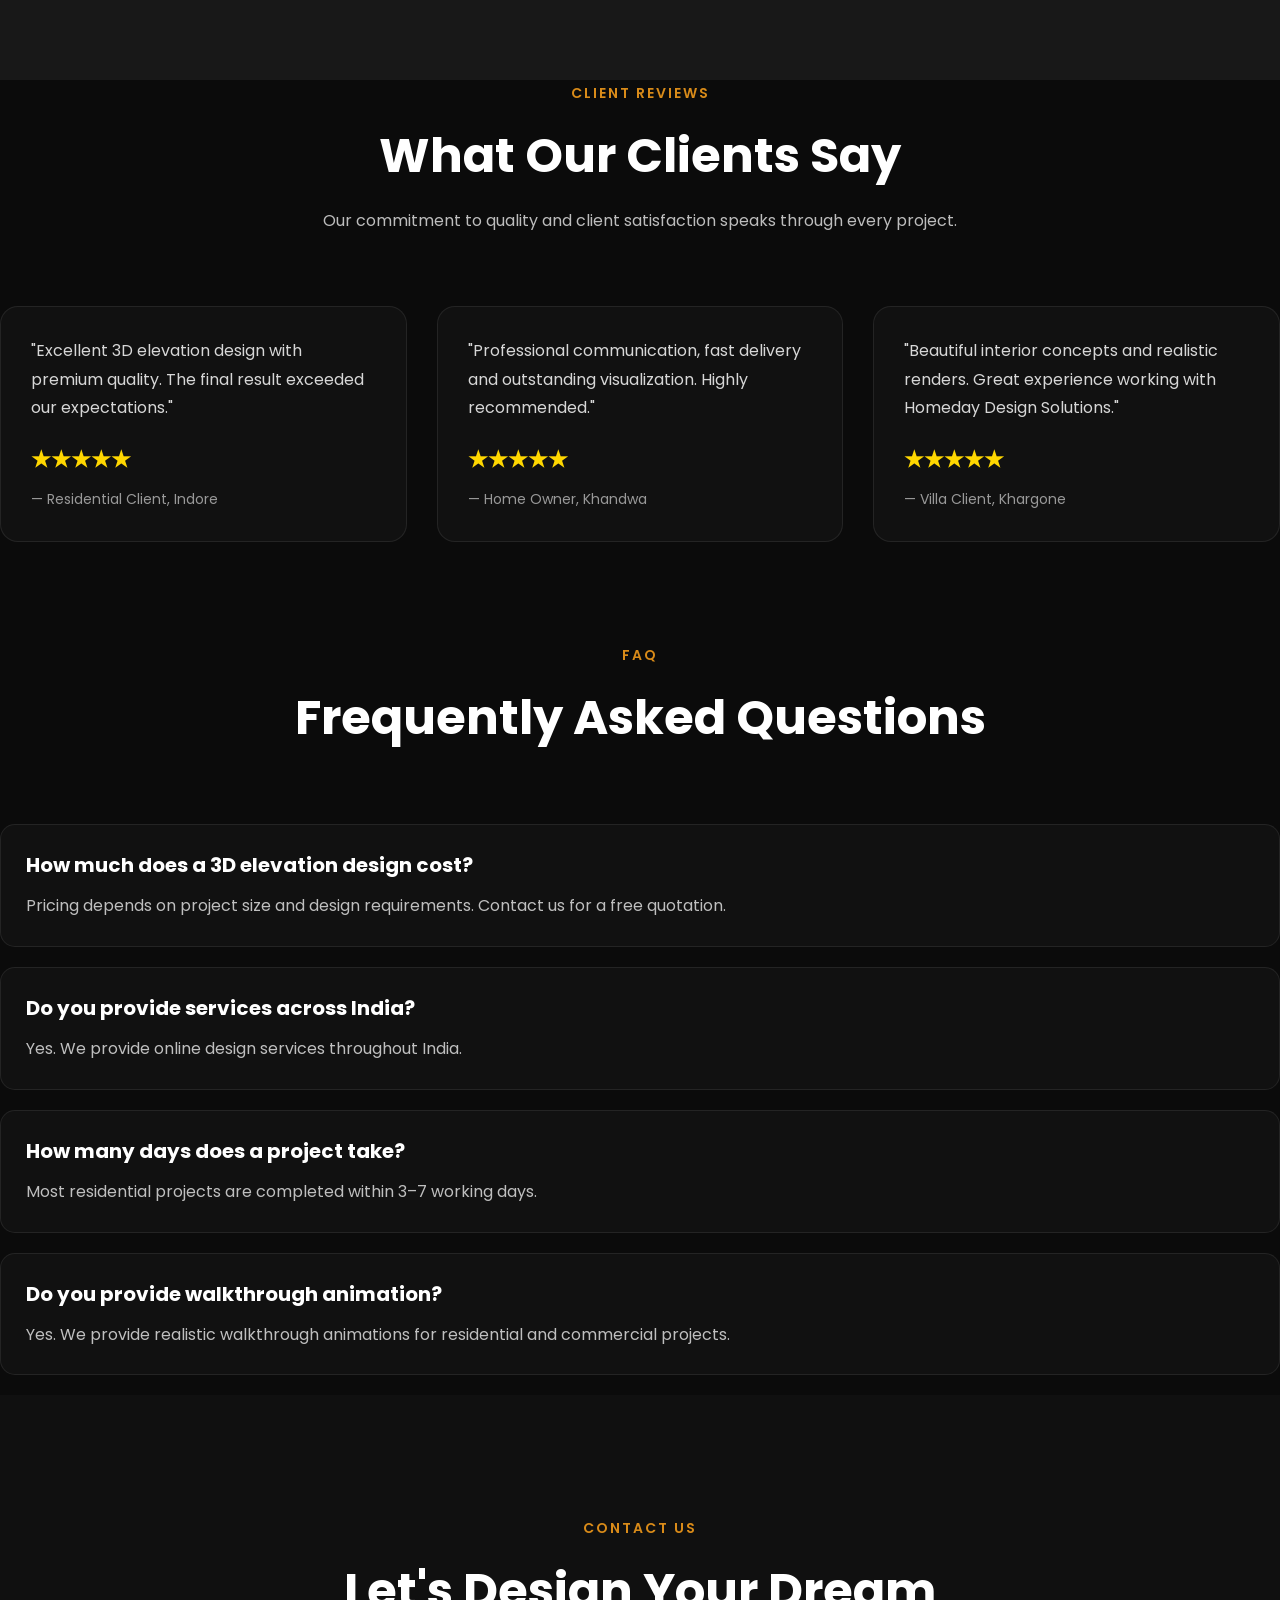
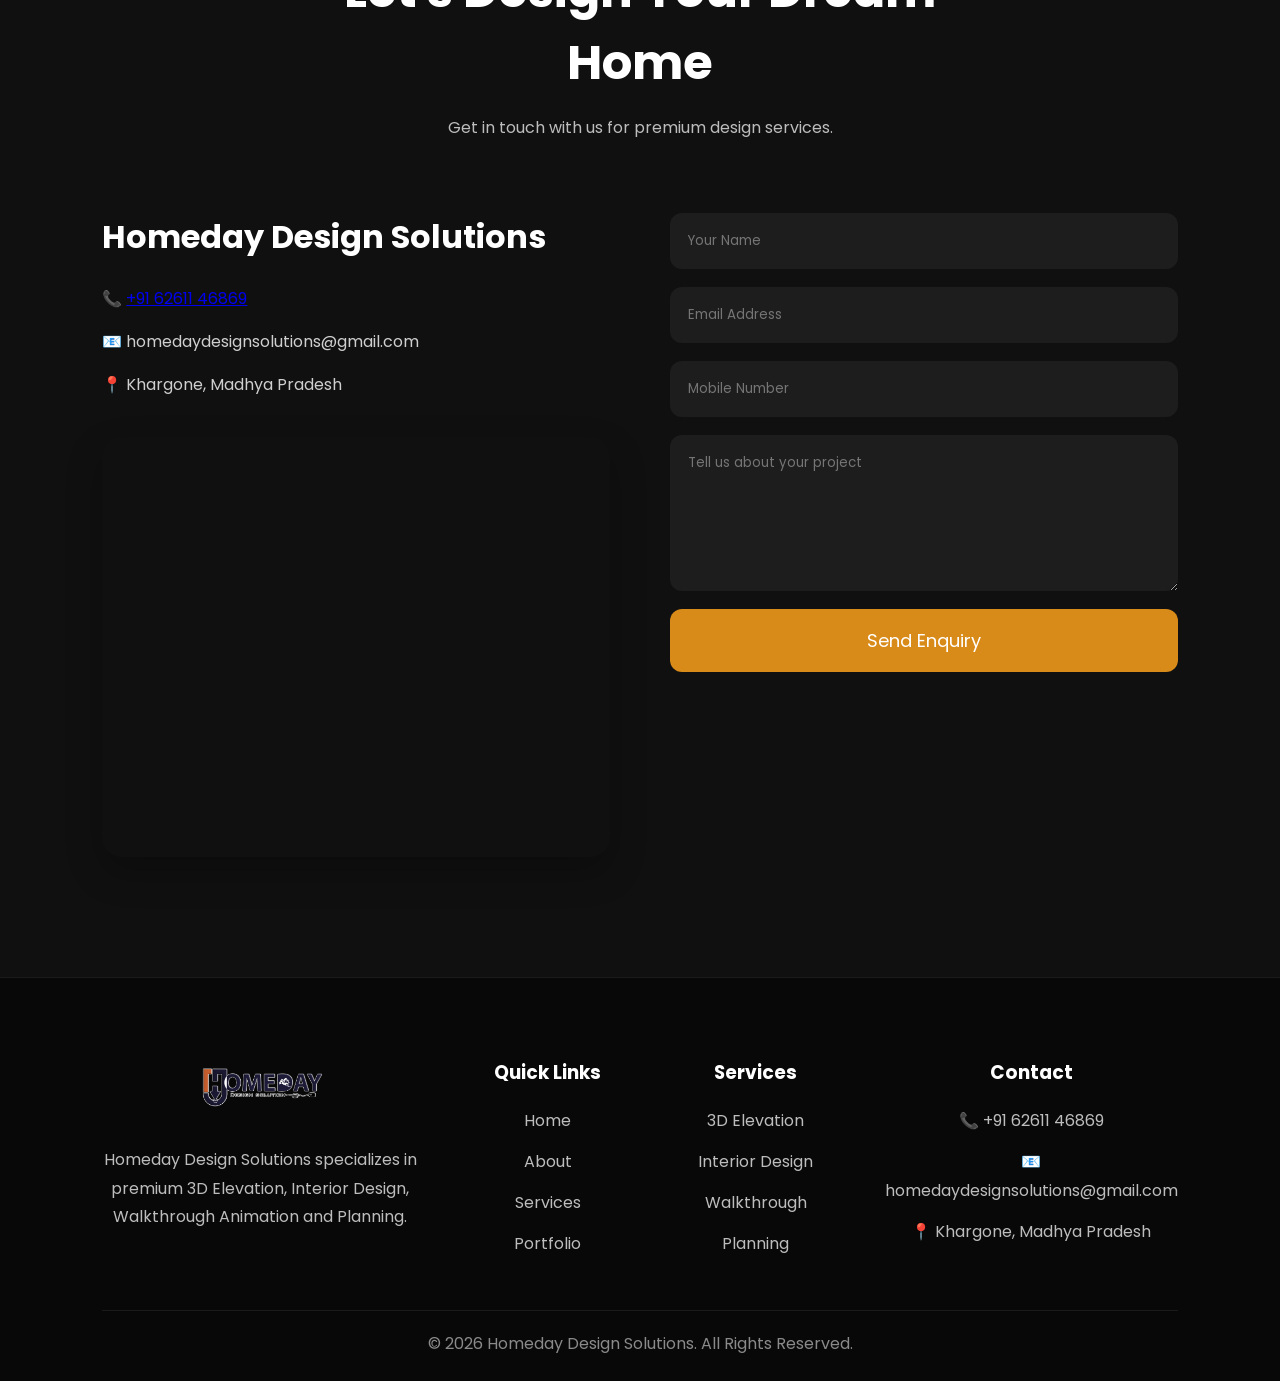
==== commit ddf23c37: "Updated Google tag in head" ====
--- a/index.html
+++ b/index.html
@@ -6,15 +6,19 @@
     <meta charset="UTF-8">
     
     <!-- Google tag (gtag.js) -->
-<script async src="https://www.googletagmanager.com/gtag/js?id=G-L6452T5VZT"></script>
-
-<script>
-  window.dataLayer = window.dataLayer || [];
-  function gtag(){dataLayer.push(arguments);}
-  gtag('js', new Date());
-
-  gtag('config', 'G-L6452T5VZT');
-</script>
+    <script async src="https://www.googletagmanager.com/gtag/js?id=GT-K8KFQWZV"></script>
+    <script>
+      window.dataLayer = window.dataLayer || [];
+      function gtag(){dataLayer.push(arguments);}
+      gtag('js', new Date());
+
+      // Google Analytics 4 Setup
+      gtag('config', 'G-L6452T5VZT');
+      
+      // Google Ads Setup
+      gtag('config', 'AW-18319788368');
+    </script>
+
     <meta name="viewport" content="width=device-width, initial-scale=1.0">
 
     <title>Homeday Design Solutions | Premium 3D Elevation & Interior Design</title>
@@ -38,7 +42,7 @@
 
     <!-- Favicon -->
     <link rel="icon" type="image/png" href="assets/icons/favicon.png">
-<link rel="shortcut icon" href="assets/icons/favicon.ico">
+    <link rel="shortcut icon" href="assets/icons/favicon.ico">
 
     <!-- CSS -->
     <link rel="stylesheet" href="style.css">
@@ -50,29 +54,29 @@
     <link href="https://fonts.googleapis.com/css2?family=Poppins:wght@300;400;500;600;700;800&display=swap" rel="stylesheet">
 
     <script type="application/ld+json">
-{
-  "@context":"https://schema.org",
-  "@type":"LocalBusiness",
-  "name":"Homeday Design Solutions",
-  "image":"https://homedaydotcom.netlify.app/assets/icons/logo.png",
-  "url":"https://homedaydotcom.netlify.app",
-  "telephone":"+91-6261146869",
-  "email":"homedaydesignsolutions@gmail.com",
-  "address":{
-    "@type":"PostalAddress",
-    "streetAddress":"Shita Vallabh Market, Vallabh Nagar Colony",
-    "addressLocality":"Khargone",
-    "addressRegion":"Madhya Pradesh",
-    "postalCode":"451001",
-    "addressCountry":"IN"
-  },
-  "sameAs":[
-    "https://www.instagram.com/homeday_design_solution",
-    "https://in.pinterest.com/homedaydesignsolutions",
-    "https://www.youtube.com/@homedaydesignsolutions"
-  ]
-}
-</script>
+    {
+      "@context":"https://schema.org",
+      "@type":"LocalBusiness",
+      "name":"Homeday Design Solutions",
+      "image":"https://homedaydotcom.netlify.app/assets/icons/logo.png",
+      "url":"https://homedaydotcom.netlify.app",
+      "telephone":"+91-6261146869",
+      "email":"homedaydesignsolutions@gmail.com",
+      "address":{
+        "@type":"PostalAddress",
+        "streetAddress":"Shita Vallabh Market, Vallabh Nagar Colony",
+        "addressLocality":"Khargone",
+        "addressRegion":"Madhya Pradesh",
+        "postalCode":"451001",
+        "addressCountry":"IN"
+      },
+      "sameAs":[
+        "https://www.instagram.com/homeday_design_solution",
+        "https://in.pinterest.com/homedaydesignsolutions",
+        "https://www.youtube.com/@homedaydesignsolutions"
+      ]
+    }
+    </script>
 
 </head>
 
--- a/style.css
+++ b/style.css
@@ -218,8 +218,8 @@
     justify-content:space-between;
     align-items:center;
     padding:16px 40px;
-    background:rgba(20,20,20,.35);
-    backdrop-filter:blur(18px);
+    background:rgba(15,15,15,.15);
+    backdrop-filter:blur(28px);
     border:1px solid rgba(255,255,255,.08);
     border-radius:18px;
     z-index:1000;
@@ -643,9 +643,26 @@
 
 .hero-right img{
     width:100%;
-    max-width:650px;
-    border-radius:24px;
-    box-shadow:0 35px 70px rgba(0,0,0,.45);
+    max-width:620px;
+    border-radius:26px;
+    bbox-shadow:
+0 40px 100px rgba(0,0,0,.45);
+
+border:1px solid rgba(255,255,255,.08);
+    transition:.5s;
+}
+.hero-right img:hover{
+    transform:translateY(-10px) scale(1.02);
+}
+.trust-badge{
+    display:inline-block;
+    margin:28px 0;
+    padding:10px 20px;
+    border-radius:50px;
+    background:rgba(255,255,255,.08);
+    color:#fff;
+    font-size:15px;
+    border:1px solid rgba(255,255,255,.12);
 }
 /* PREMIUM PORTFOLIO */
 
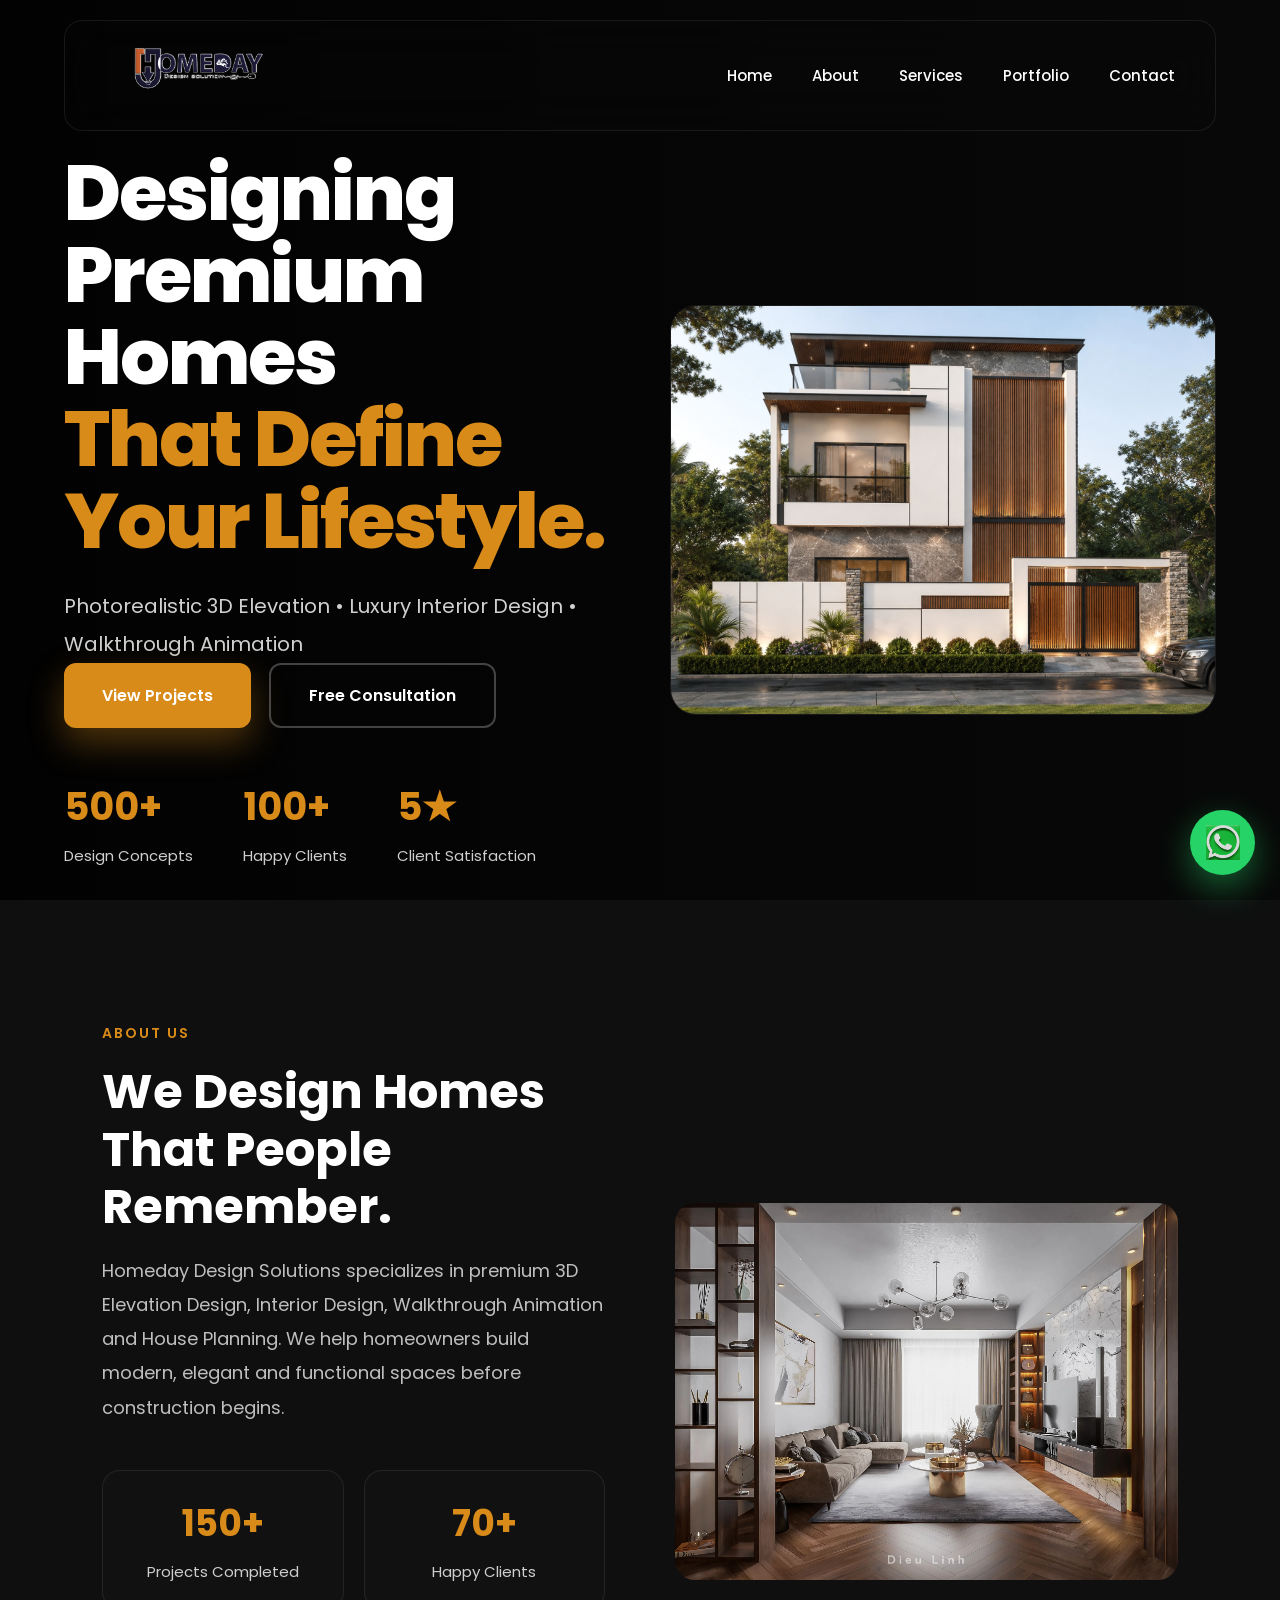
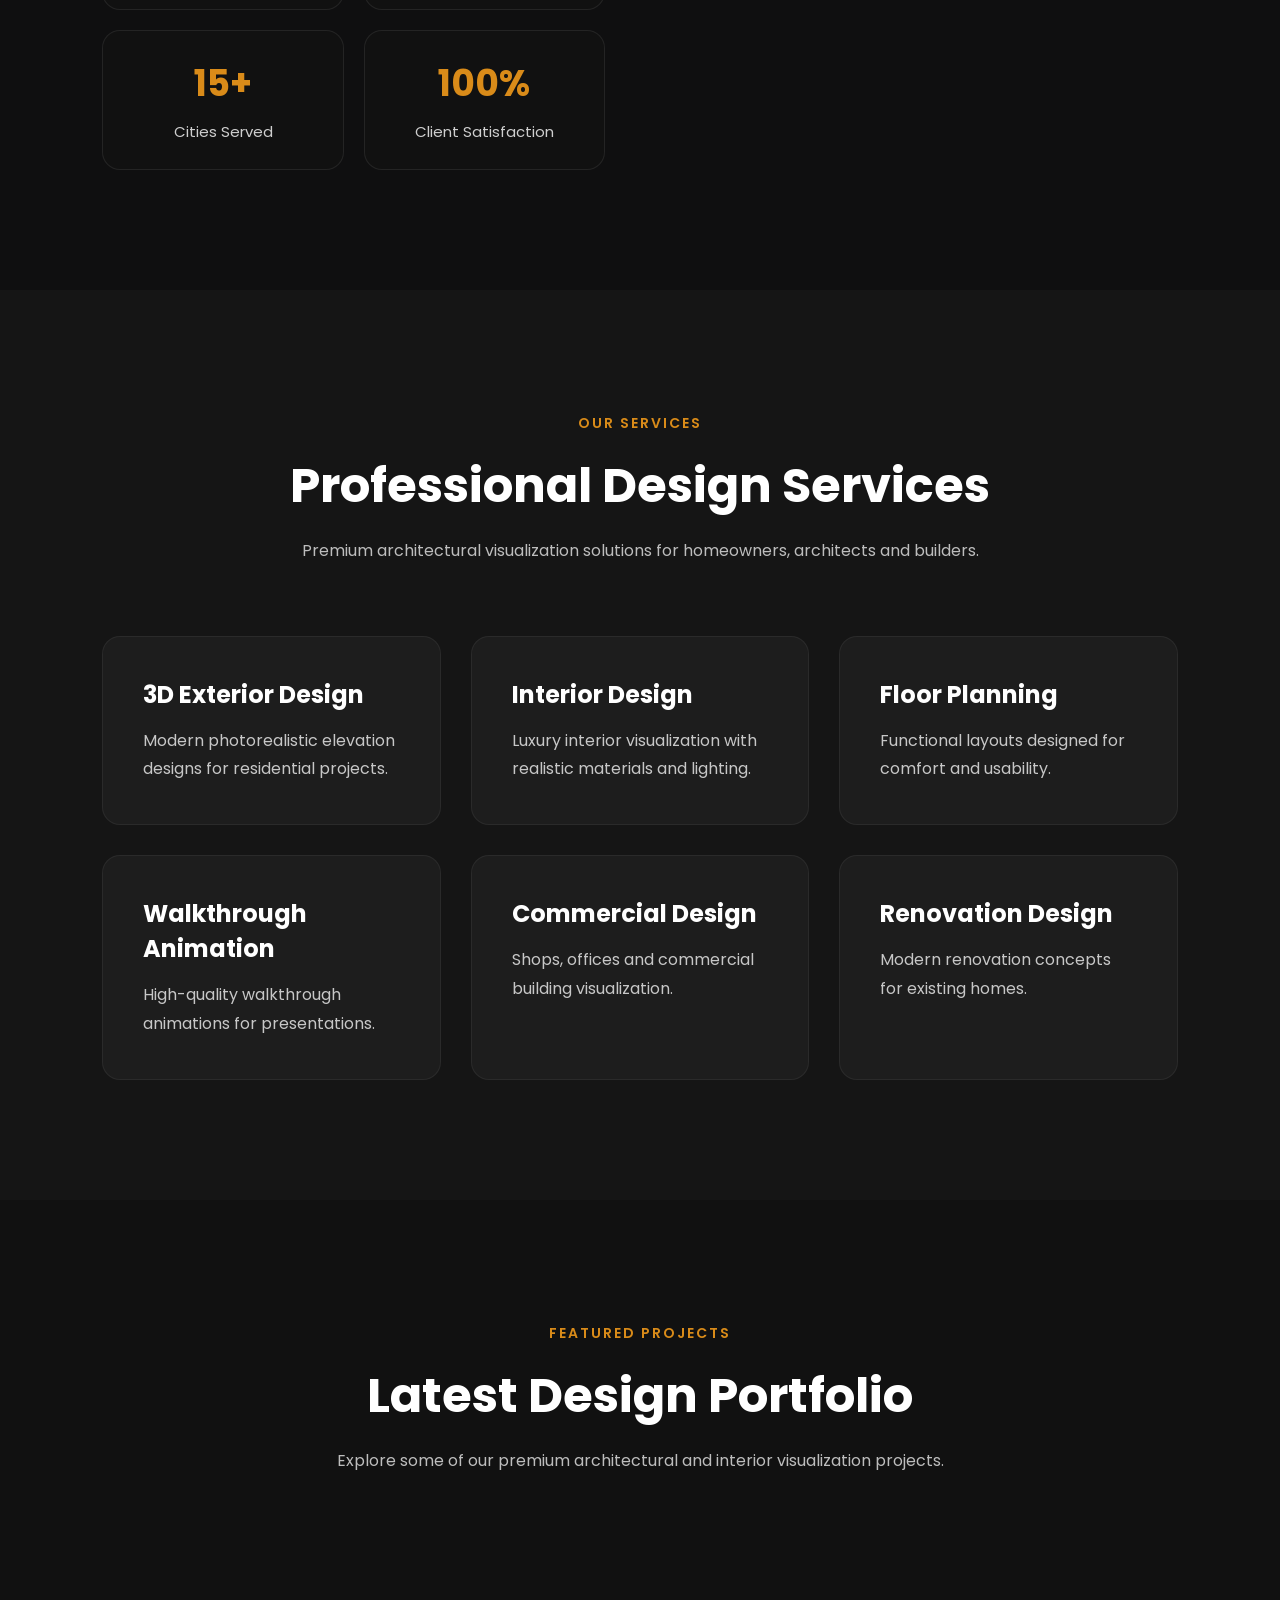
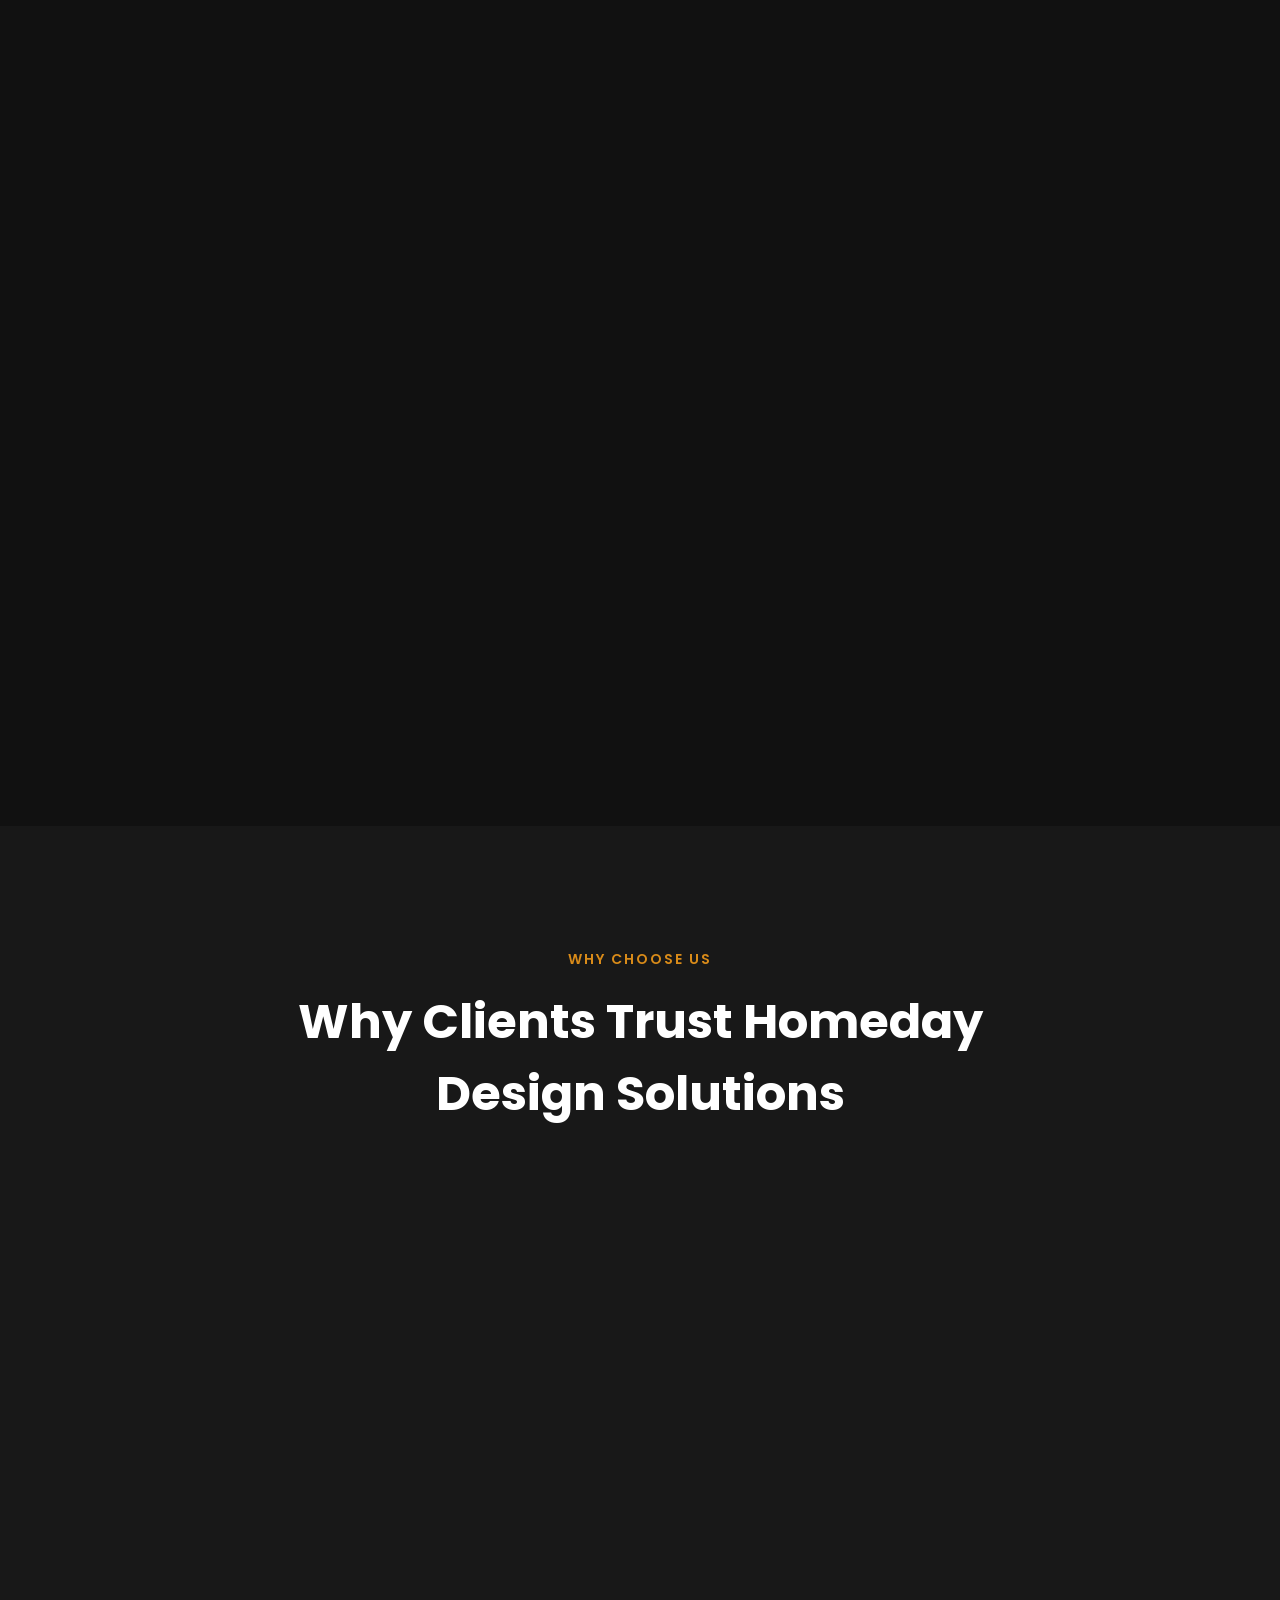
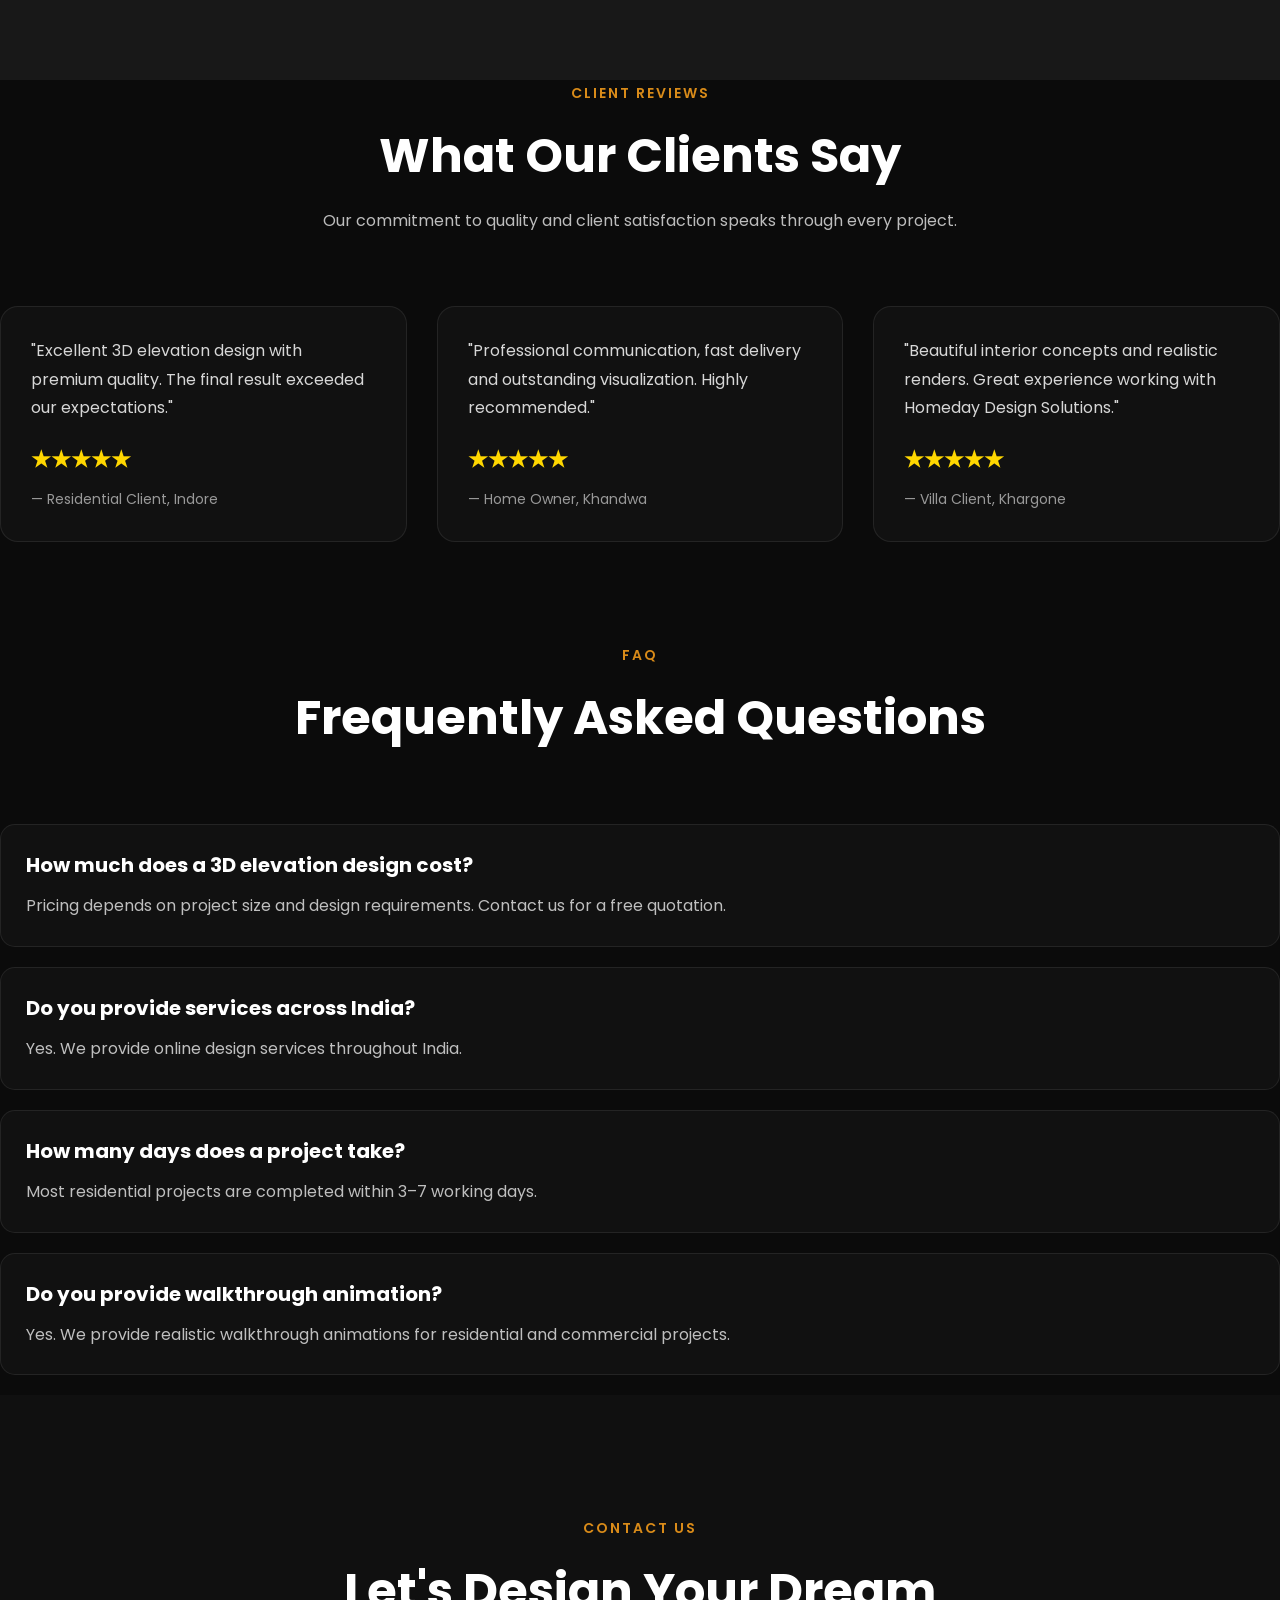
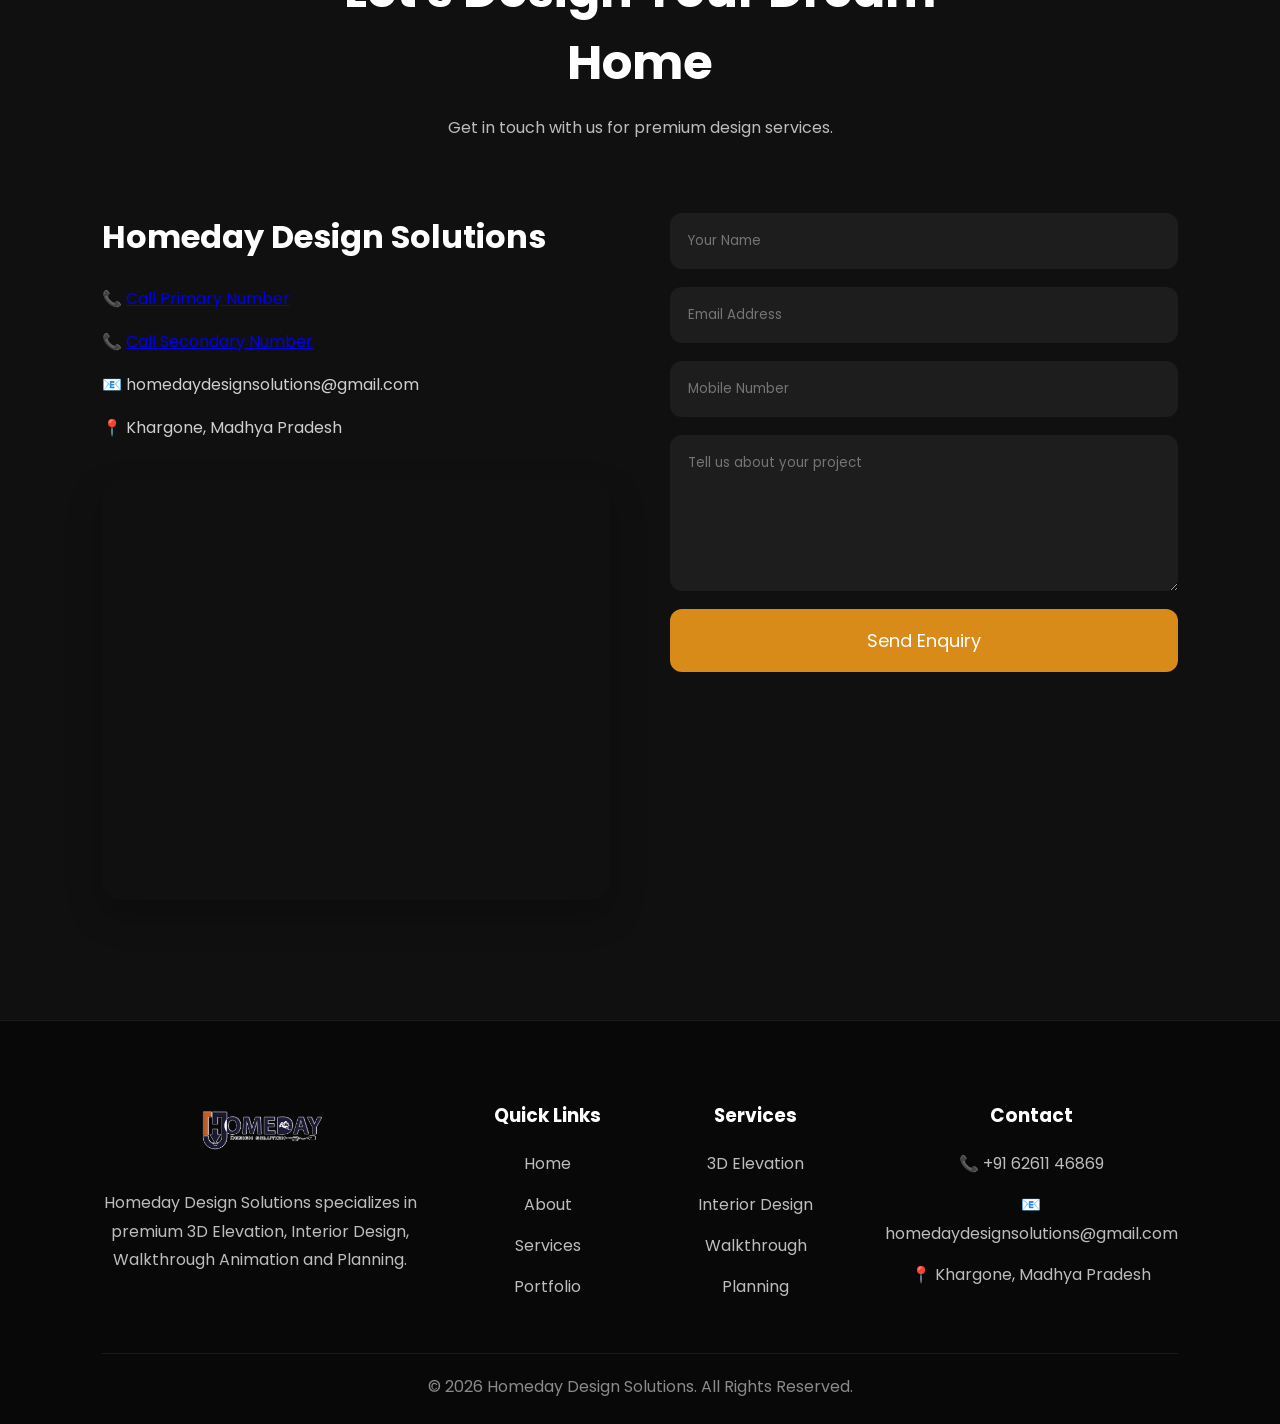
==== commit f5149235: "Added multiple numbers and tracking code" ====
--- a/index.html
+++ b/index.html
@@ -459,7 +459,15 @@
 
             <h3>Homeday Design Solutions</h3>
 
-            <p>📞 <a href="tel:+916261146869">+91 62611 46869</a></p>
+         <!-- पहला फोन नंबर -->
+<p>📞 <a href="tel:+916261146869" onclick="gtag('event', 'conversion', {'send_to': 'AW-18319788368/AfL7CLyB-dIcENCSx59E'});">
+    Call Primary Number
+</a></p>
+
+<!-- दूसरा फोन नंबर -->
+<p>📞 <a href="tel:+916264718693" onclick="gtag('event', 'conversion', {'send_to': 'AW-18319788368/AfL7CLyB-dIcENCSx59E'});">
+    Call Secondary Number
+</a></p>
 
             <p>📧 homedaydesignsolutions@gmail.com</p>
 
@@ -577,12 +585,12 @@
 
 </footer>
 
+<!-- पहला WhatsApp बटन -->
 <a href="https://wa.me/916261146869?text=Hi%20Homeday%20Design%20Solutions,%20I%20need%20a%203D%20Elevation%20Design."
    class="whatsapp-float"
-   target="_blank">
-
+   target="_blank"
+   onclick="gtag('event', 'conversion', {'send_to': 'AW-18319788368/E8whCLmB-dIcENCSx59E'});">
     <img src="assets/icons/whatsapp.png" alt="WhatsApp">
-
 </a>
 
 <!-- Portfolio Lightbox -->
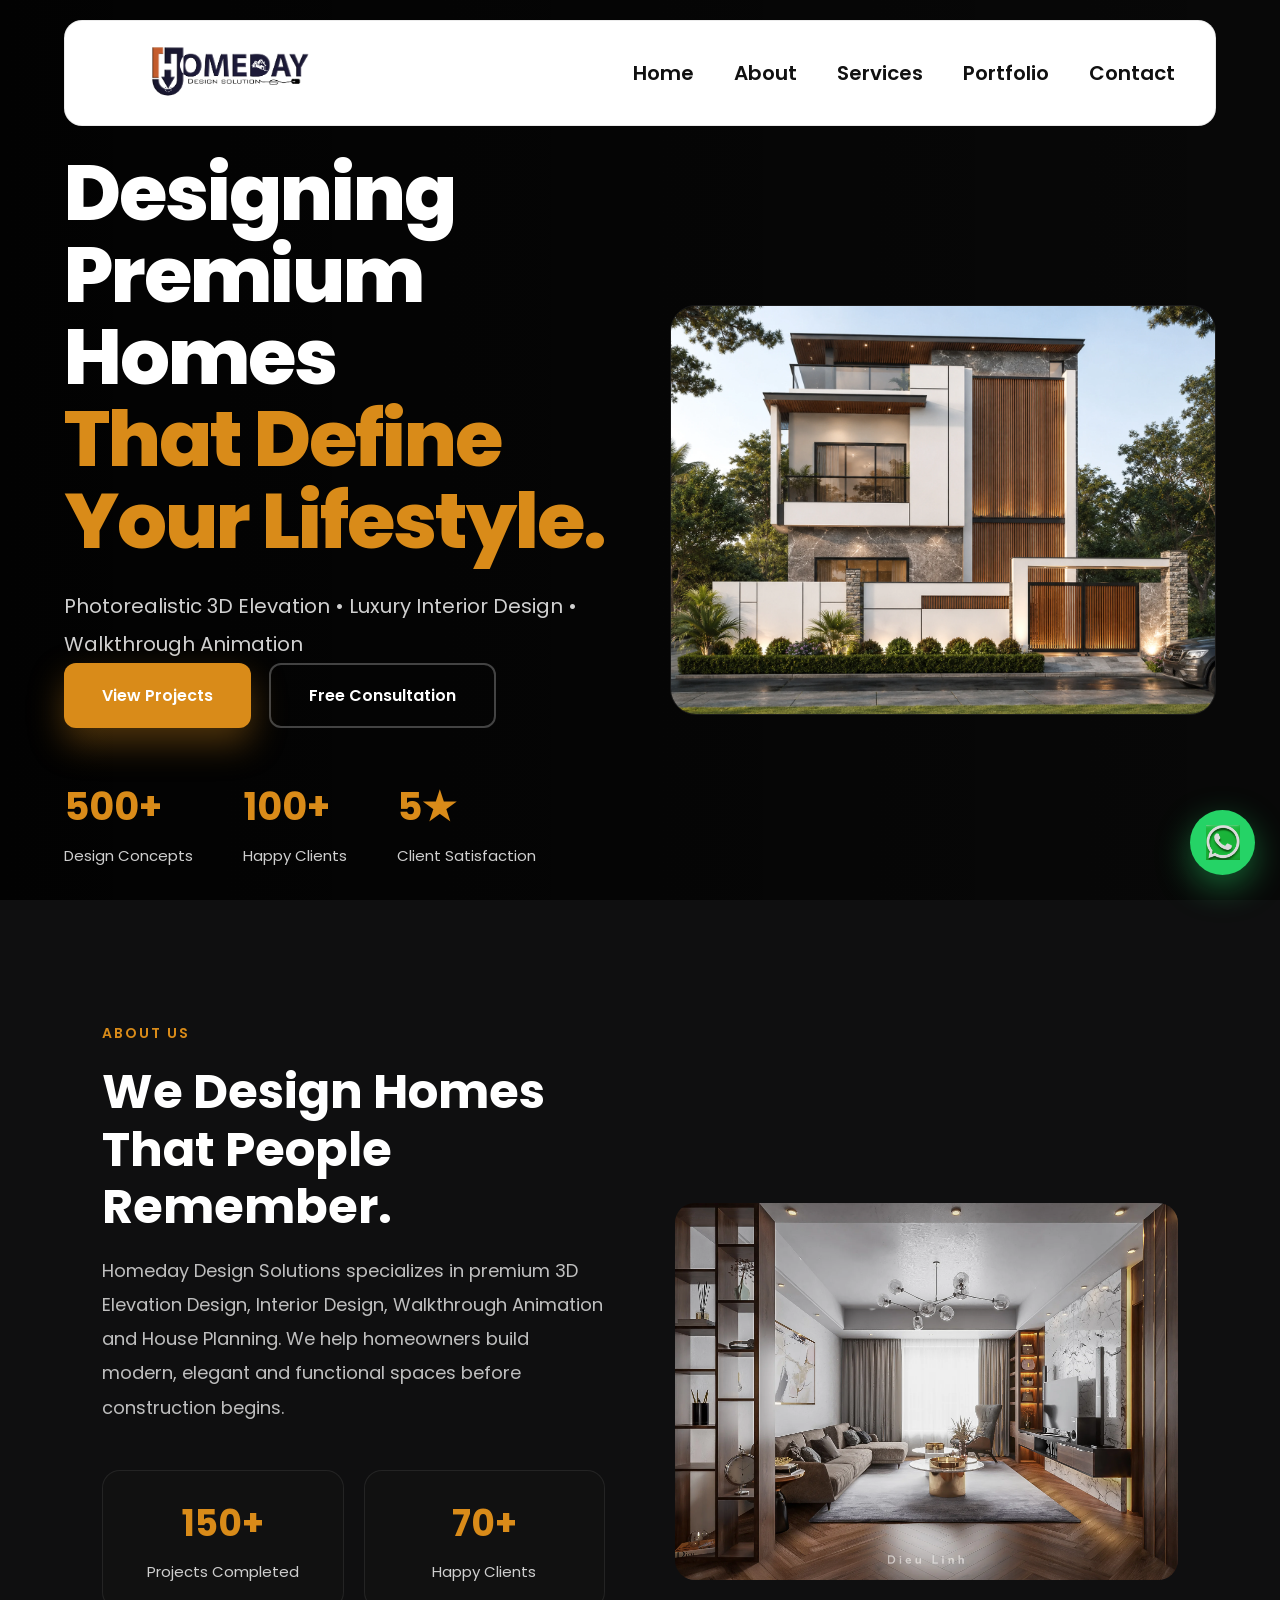
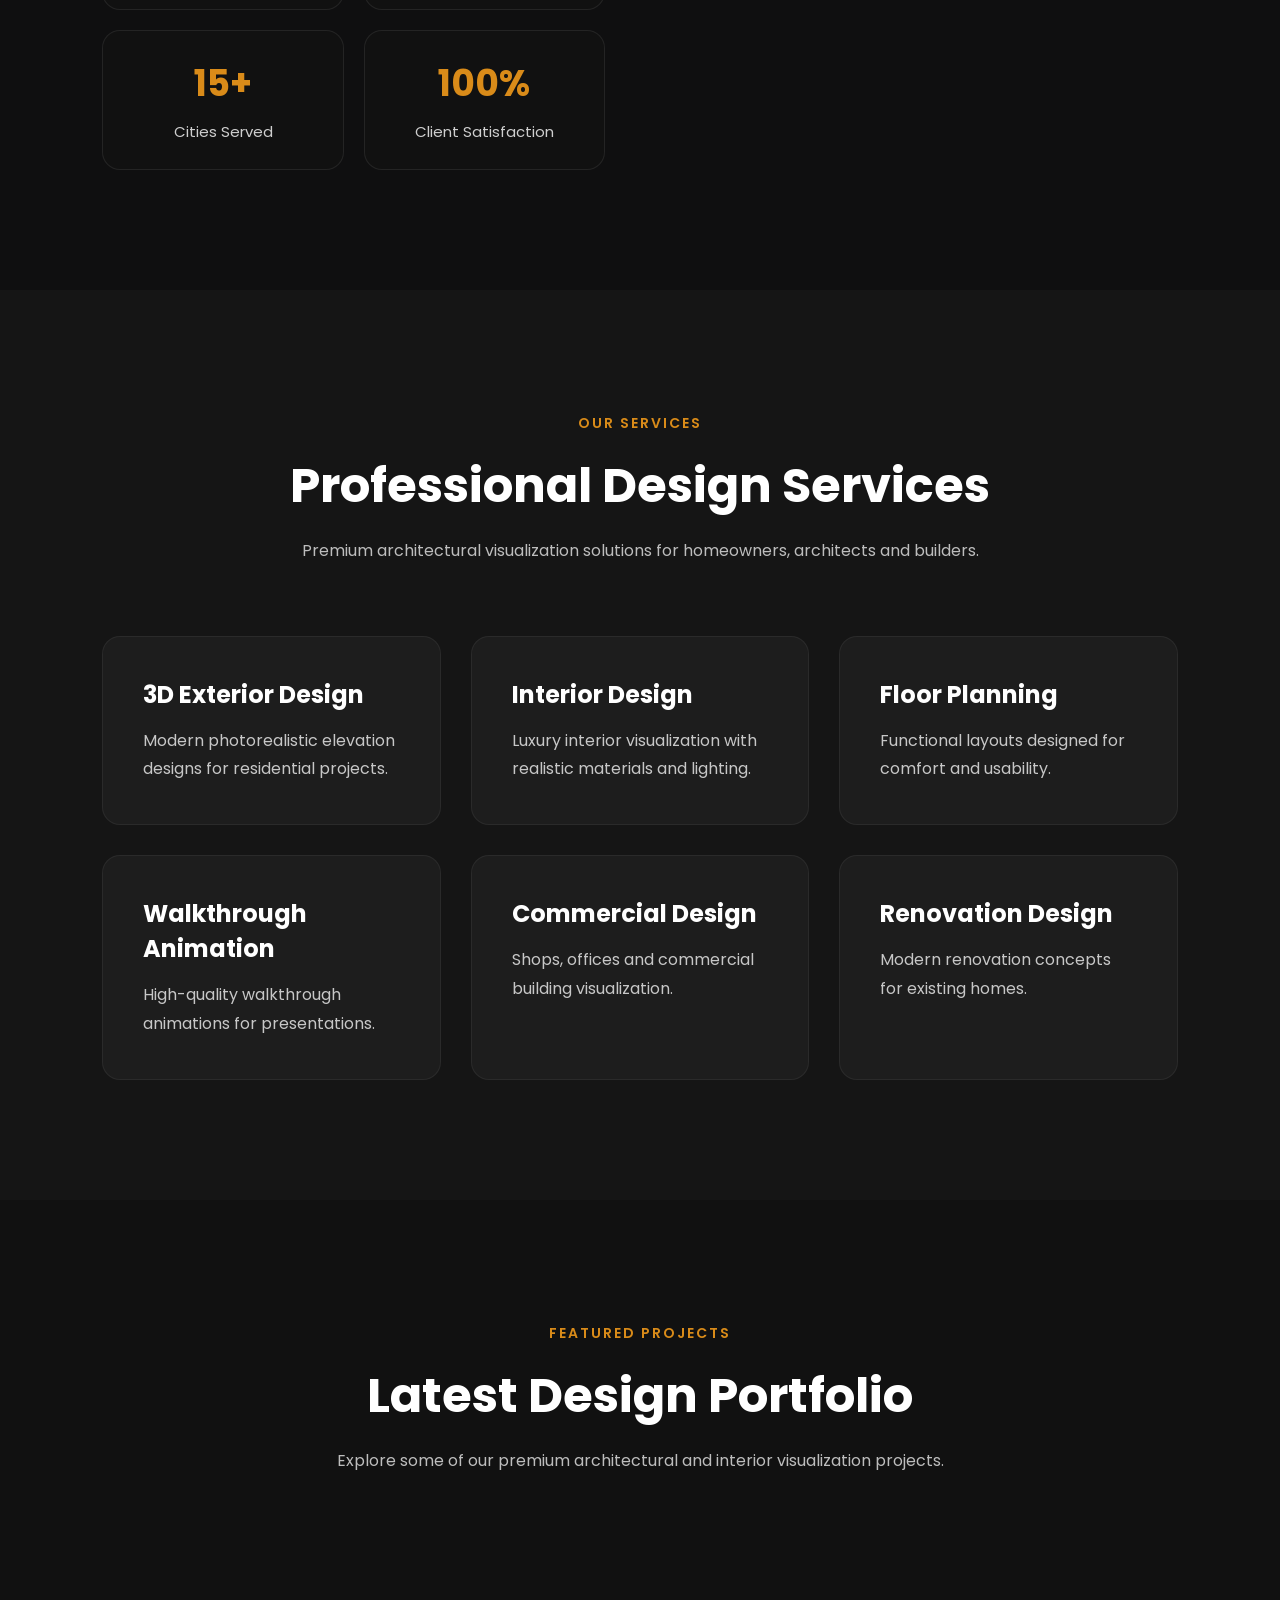
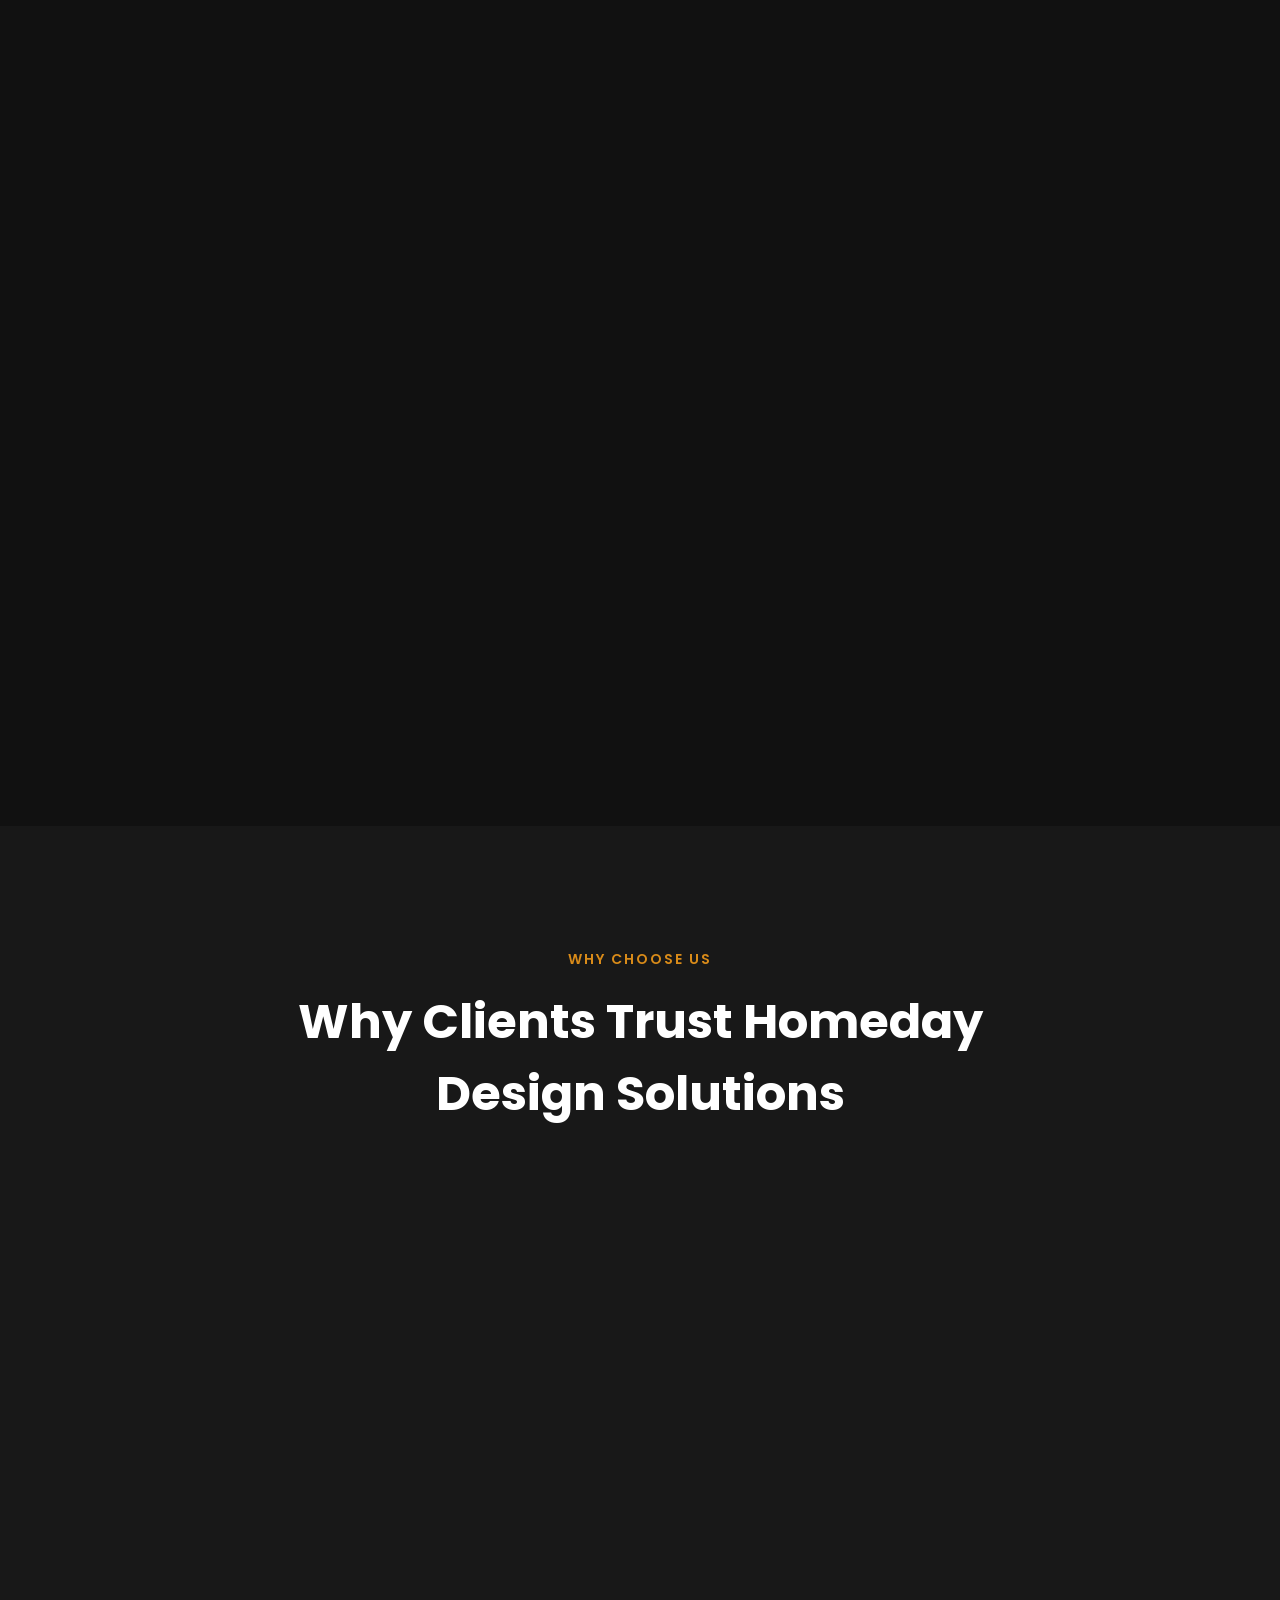
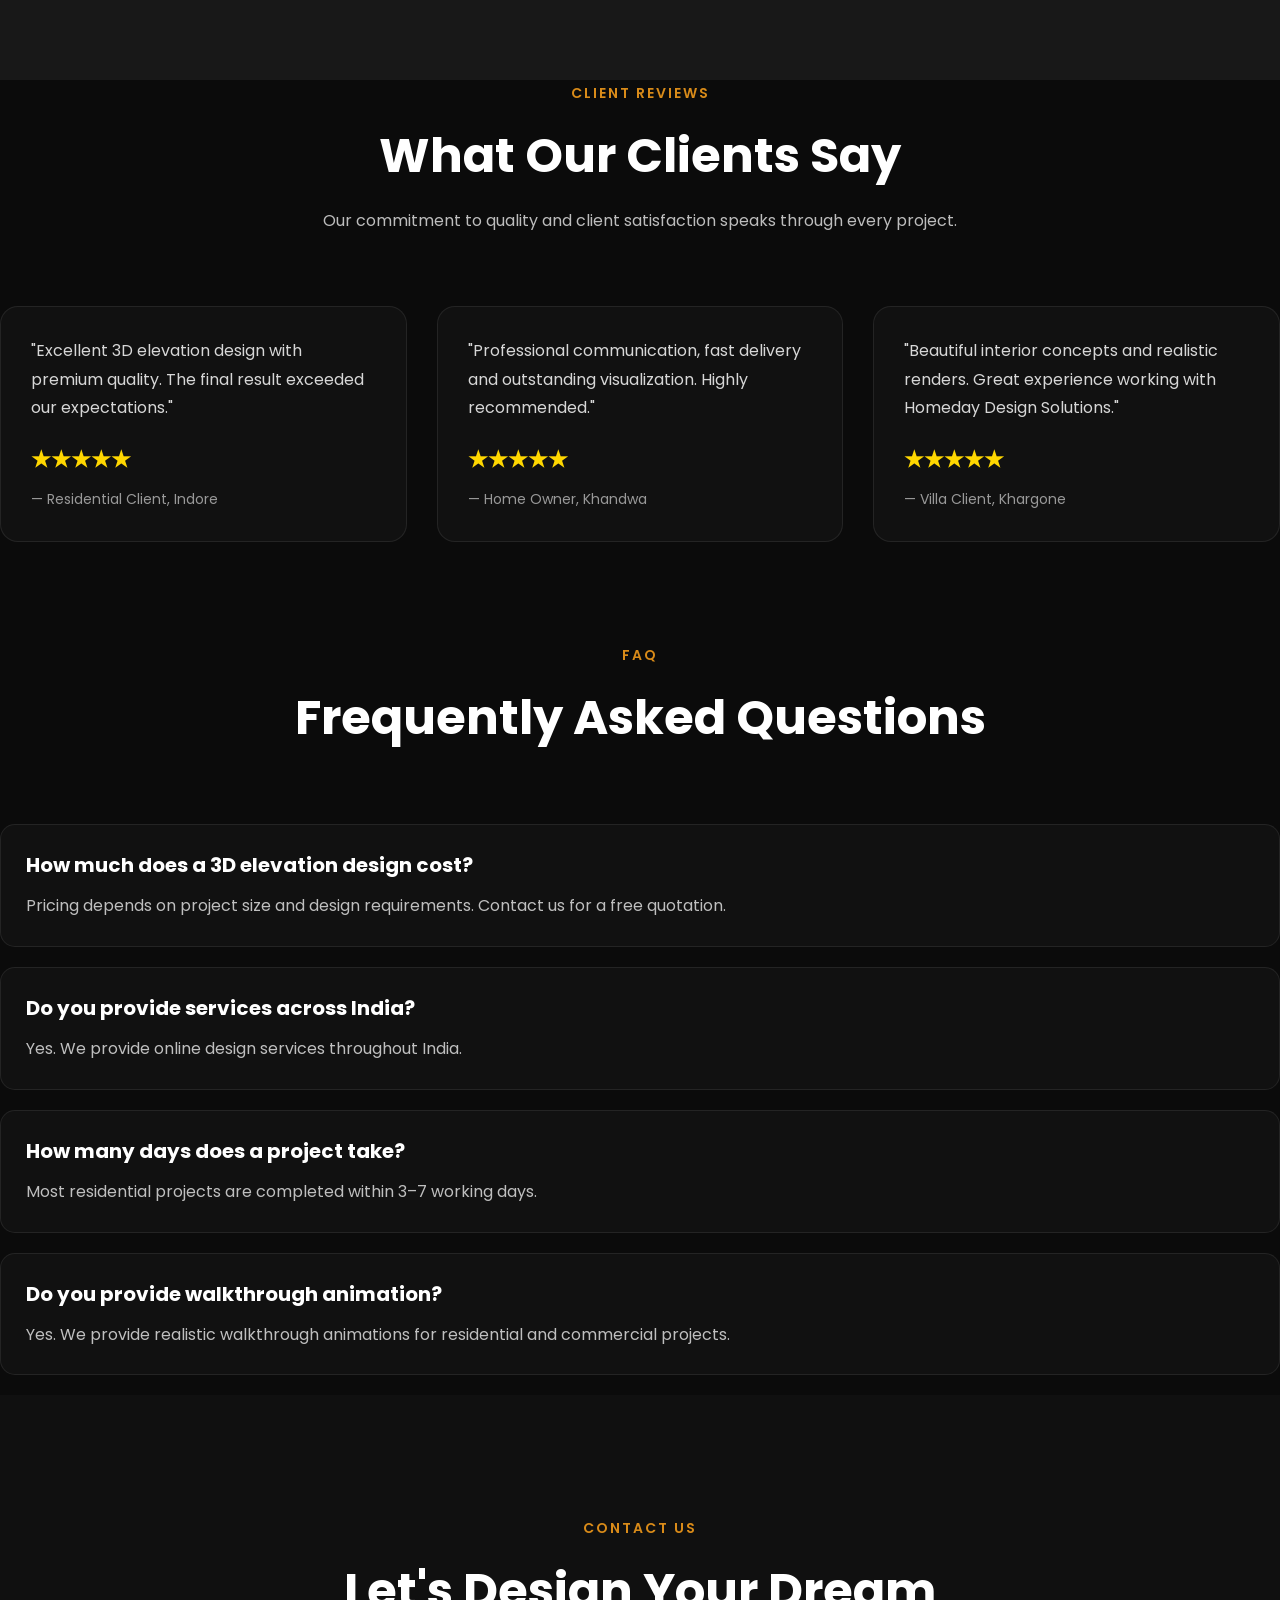
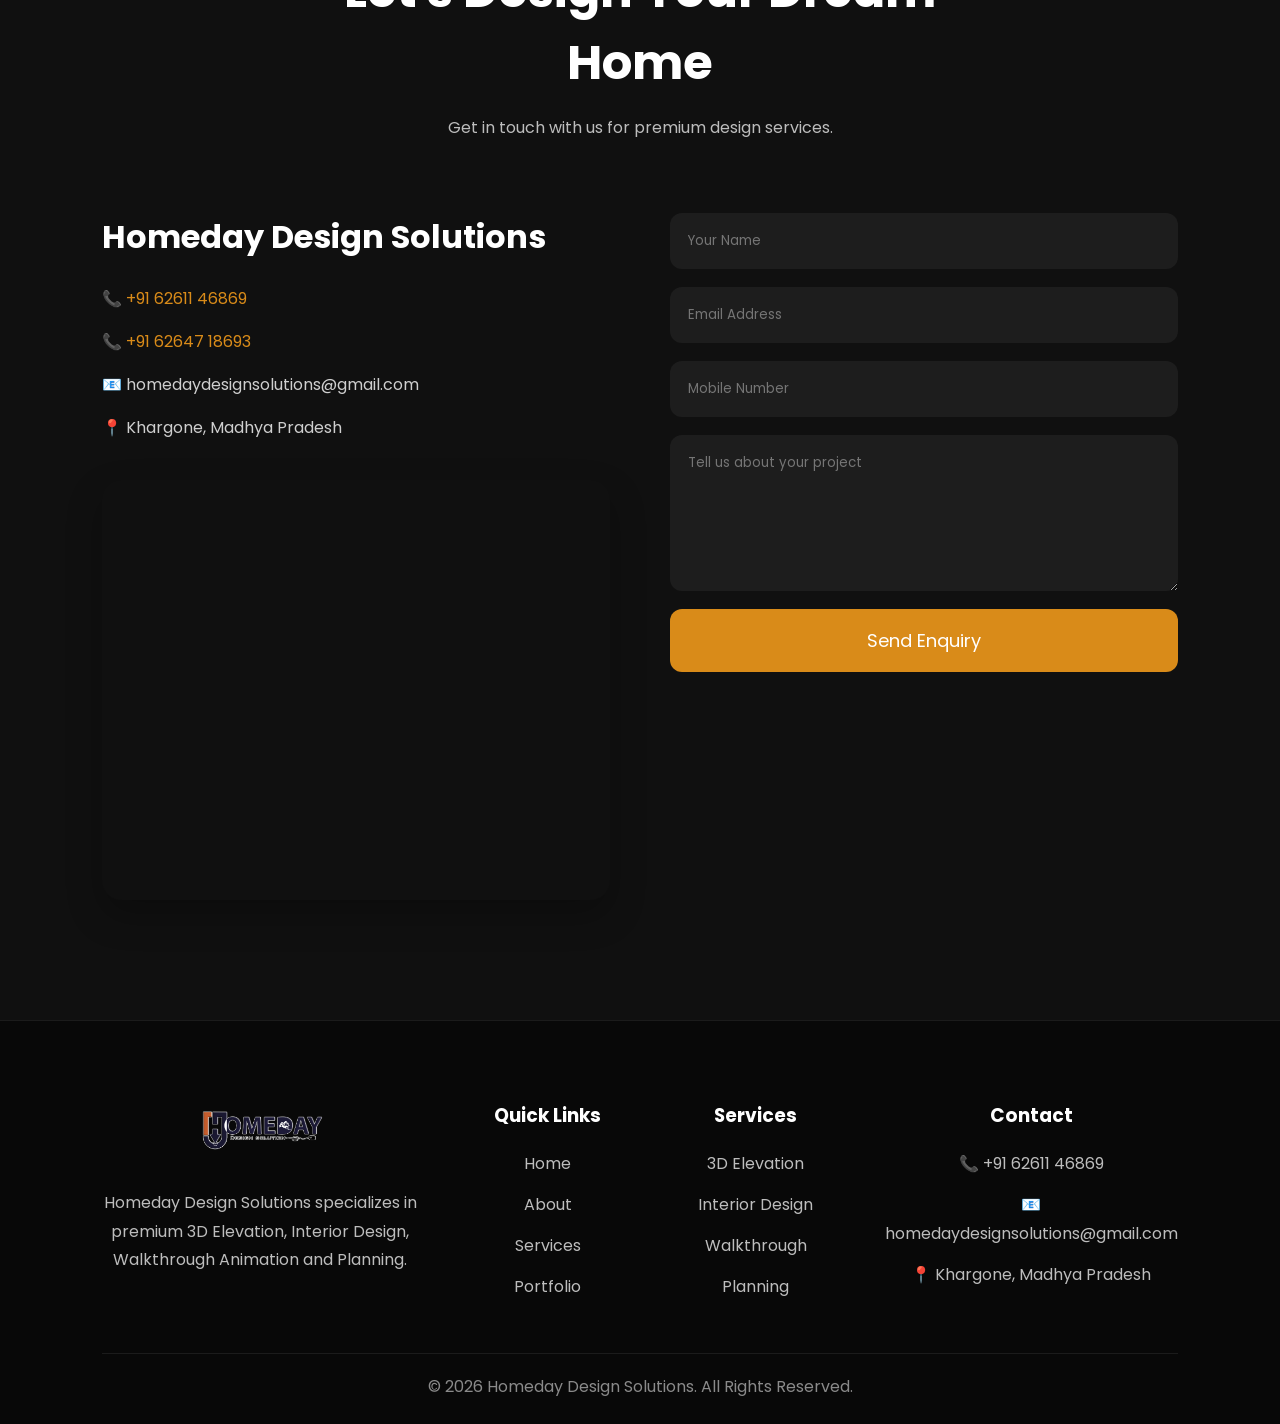
==== commit fa534089: "Improved mobile menu social buttons and hero section" ====
--- a/index.html
+++ b/index.html
@@ -84,25 +84,50 @@
 
     <header>
 
-        <nav class="navbar">
-
-            <div class="logo">
-                <img src="assets/icons/logo.png" alt="Homeday Logo">
-            </div>
-
-            <ul>
-                <li><a href="#">Home</a></li>
-                <li><a href="#about">About</a></li>
-                <li><a href="#services">Services</a></li>
-                <li><a href="#portfolio">Portfolio</a></li>
-                <li><a href="#contact">Contact</a></li>
-            </ul>
-            <div class="menu-toggle">
-    ☰
-</div>
-
-        </nav>
-
+      <nav class="navbar">
+
+    <div class="logo">
+        <img src="assets/icons/logo.png" alt="Homeday Logo">
+    </div>
+
+    <!-- Desktop Menu -->
+    <ul class="desktop-menu">
+        <li><a href="#">Home</a></li>
+        <li><a href="#about">About</a></li>
+        <li><a href="#services">Services</a></li>
+        <li><a href="#portfolio">Portfolio</a></li>
+        <li><a href="#contact">Contact</a></li>
+    </ul>
+
+    <!-- Mobile Menu Button -->
+    <div class="menu-toggle" id="menuToggle">
+        ☰
+    </div>
+
+</nav>
+
+<!-- Mobile Side Menu -->
+
+<div class="mobile-menu-overlay" id="mobileMenuOverlay"></div>
+
+<nav class="mobile-side-menu" id="mobileSideMenu">
+
+    <button class="mobile-menu-close" id="mobileMenuClose">
+        ×
+    </button>
+
+    <ul>
+        <li><a href="#">Home</a></li>
+        <li><a href="#about">About Us</a></li>
+        <li><a href="#services">Elevation</a></li>
+        <li><a href="#walkthrough">Walkthrough</a></li>
+        <li><a href="#interior">Interior</a></li>
+        <li><a href="#contact">Call Us</a></li>
+        <li><a href="#portfolio">Portfolio</a></li>
+        <li><a href="#team">Team</a></li>
+    </ul>
+
+</nav>
     </header>
 
   <!-- HERO -->
@@ -459,14 +484,14 @@
 
             <h3>Homeday Design Solutions</h3>
 
-         <!-- पहला फोन नंबर -->
+<!-- Primary Phone Number -->
 <p>📞 <a href="tel:+916261146869" onclick="gtag('event', 'conversion', {'send_to': 'AW-18319788368/AfL7CLyB-dIcENCSx59E'});">
-    Call Primary Number
+    +91 62611 46869
 </a></p>
 
-<!-- दूसरा फोन नंबर -->
+<!-- Secondary Phone Number -->
 <p>📞 <a href="tel:+916264718693" onclick="gtag('event', 'conversion', {'send_to': 'AW-18319788368/AfL7CLyB-dIcENCSx59E'});">
-    Call Secondary Number
+    +91 62647 18693
 </a></p>
 
             <p>📧 homedaydesignsolutions@gmail.com</p>
@@ -602,6 +627,23 @@
 
     <script src="script.js"></script>
 
+    <!-- Social Media Floating Buttons -->
+
+<div class="social-floating">
+
+    <a href="https://www.facebook.com/profile.php?id=61576900590855" target="_blank" aria-label="Facebook">
+        <img src="assets/icons/facebook.webp" alt="Facebook">
+    </a>
+
+    <a href="https://www.instagram.com/homeday_design_solution" target="_blank" aria-label="Instagram">
+        <img src="assets/icons/instagram.webp" alt="Instagram">
+    </a>
+
+    <a href="https://in.pinterest.com/homedaydesignsolutions" target="_blank" aria-label="Pinterest">
+        <img src="assets/icons/pinterest.png" alt="Pinterest">
+    </a>
+
+</div>
 </body>
 
 </html>
--- a/style.css
+++ b/style.css
@@ -44,6 +44,7 @@
 
 
 .logo{
+    margin-left:10px;
     font-size:28px;
     font-weight:700;
     color:#ffffff;
@@ -58,9 +59,9 @@
 
 .navbar a{
     text-decoration:none;
-    color:#fff;
-    font-size:15px;
-    font-weight:500;
+    color:#111;
+    font-size:20px;
+    font-weight:600;
     transition:.3s;
     position:relative;
 }
@@ -163,49 +164,62 @@
 @media(max-width:768px){
 
     .hero-content{
-    margin:0 auto;
-    text-align:center;
-}
-
-
-.hero p{
-    font-size:17px;
-}
-
-.buttons{
-    justify-content:center;
-}
-
-.navbar{
-    padding:18px 6%;
-}
-
-.navbar ul{
-    display:none;
-}
-
-.hero h1{
-    font-size:40px;
-}
-
-.hero p{
-    font-size:17px;
-}
-
-.buttons{
-    flex-direction:column;
-}
-
-.btn1,.btn2{
-    width:220px;
-    margin:auto;
-}
-
-}
+        margin:0 auto;
+        text-align:center;
+    }
+
+    .hero p{
+        font-size:17px;
+    }
+
+    .buttons{
+        justify-content:center;
+        flex-direction:column;
+    }
+
+    /* MOBILE NAVBAR */
+    .navbar{
+        width:94%;
+        top:12px;
+        padding:8px 18px;
+        background:#ffffff;
+        backdrop-filter:none;
+        border:1px solid rgba(0,0,0,.08);
+        border-radius:14px;
+    }
+
+    /* LOGO */
+    .logo img{
+        height:48px;
+        width:auto;
+        max-width:180px;
+        object-fit:contain;
+        display:block;
+    }
+
+    /* MOBILE MENU */
+    .navbar ul{
+        display:none;
+    }
+
+    .hero h1{
+        font-size:40px;
+    }
+
+    .btn1,
+    .btn2{
+        width:220px;
+        margin:auto;
+    }
+
+}
+
+
 
 .logo img{
-    height:65px;
+    height: 80px;px;
     width:auto;
+    display:block;
 }
 .navbar{
     position:fixed;
@@ -217,11 +231,14 @@
     display:flex;
     justify-content:space-between;
     align-items:center;
-    padding:16px 40px;
-    background:rgba(15,15,15,.15);
-    backdrop-filter:blur(28px);
-    border:1px solid rgba(255,255,255,.08);
+    padding:12px 40px;
+
+    background:#ffffff;
+    backdrop-filter:none;
+
+    border:1px solid rgba(0,0,0,.08);
     border-radius:18px;
+
     z-index:1000;
     transition:.4s;
 }
@@ -572,12 +589,12 @@
 }
 /* NAVBAR ON SCROLL */
 
-.navbar.scrolled{
-
-    background:rgba(10,10,10,.92);
-    backdrop-filter:blur(20px);
-    box-shadow:0 10px 35px rgba(0,0,0,.35);
-
+.navbar.scrolled {
+    background: rgba(255, 255, 255, 0.85);
+    backdrop-filter: blur(12px);
+    -webkit-backdrop-filter: blur(12px);
+    border: 1px solid rgba(0, 0, 0, 0.08);
+    box-shadow: 0 4px 20px rgba(0, 0, 0, 0.08);
 }
 /* WHATSAPP FLOAT */
 
@@ -774,10 +791,11 @@
 
 .menu-toggle{
     display:none;
-    font-size:34px;
+    font-size:30px;
     cursor:pointer;
-    color:#fff;
+    color:#111;
     user-select:none;
+    z-index:10001;
 }
 
 @media(max-width:768px){
@@ -788,21 +806,50 @@
 
     .navbar ul{
         position:absolute;
-        top:90px;
-        left:0;
-        width:100%;
-        background:#111;
+        top:70px;
+        right:0;
+        left:auto;
+
+        width:220px;
+
+        background:#fff;
+
         flex-direction:column;
-        gap:25px;
-        padding:30px 0;
-        text-align:center;
-        display:none;
-        border-radius:18px;
-    }
-
+        align-items:center;
+
+        gap:20px;
+        padding:25px 20px;
+
+        display:flex;
+
+        /* Initially hidden on right */
+        opacity:0;
+        visibility:hidden;
+        transform:translateX(30px);
+
+        transition:all .35s ease;
+
+        border-radius:15px;
+
+        box-shadow:0 15px 40px rgba(0,0,0,.2);
+
+        z-index:10000;
+    }
+
+    /* Open menu */
     .navbar ul.active{
-        display:flex;
-    }
+        opacity:1;
+        visibility:visible;
+        transform:translateX(0);
+    }
+
+.navbar a{
+    color:#111;
+    gap:24px;
+    font-size:20px;
+    font-weight:600;
+    letter-spacing:.5px;
+}
 
 }
 /* SCROLL REVEAL */
@@ -1015,4 +1062,610 @@
     height:420px;
     border:0;
     display:block;
+}
+.contact-info a{
+    color:#d98b19;
+    text-decoration:none;
+    transition:.3s ease;
+}
+
+.contact-info a:hover{
+    color:#ffffff;
+}
+/* =================================
+   MOBILE SIDE MENU
+================================= */
+
+/* Mobile menu button - desktop par hidden */
+.menu-toggle {
+    display: none;
+    cursor: pointer;
+    font-size: 28px;
+    color: #111;
+}
+
+
+/* Overlay */
+.mobile-menu-overlay {
+    position: fixed;
+    top: 0;
+    left: 0;
+    width: 100%;
+    height: 100%;
+
+    background: rgba(0, 0, 0, 0.35);
+
+    opacity: 0;
+    visibility: hidden;
+    pointer-events: none;
+
+    transition: all 0.3s ease;
+
+    z-index: 9998;
+}
+
+
+/* Right Side Menu */
+.mobile-side-menu {
+    position: fixed;
+
+    top: 0;
+    right: 0;
+
+    width: 280px;
+    max-width: 80%;
+    height: 100vh;
+
+    background: #ffffff;
+
+    padding: 80px 30px 30px;
+
+    box-sizing: border-box;
+
+    transform: translateX(100%);
+
+    transition: transform 0.35s ease;
+
+    z-index: 9999;
+
+    box-shadow: -8px 0 30px rgba(0, 0, 0, 0.15);
+}
+
+
+/* Menu Open */
+.mobile-side-menu.active {
+    transform: translateX(0);
+}
+
+
+/* Overlay Open */
+.mobile-menu-overlay.active {
+    opacity: 1;
+    visibility: visible;
+    pointer-events: auto;
+}
+
+
+/* Close Button */
+.mobile-menu-close {
+    position: absolute;
+
+    top: 20px;
+    right: 20px;
+
+    width: 40px;
+    height: 40px;
+
+    border: none;
+    background: transparent;
+
+    color: #111;
+
+    font-size: 32px;
+
+    cursor: pointer;
+}
+
+
+/* Menu List */
+.mobile-side-menu ul {
+    display: flex;
+
+    flex-direction: column;
+
+    align-items: center;
+
+    gap: 25px;
+
+    list-style: none;
+
+    padding: 0;
+    margin: 0;
+}
+
+
+/* Menu Items */
+.mobile-side-menu ul li {
+    width: 100%;
+    text-align: center;
+}
+
+
+/* Menu Links */
+.mobile-side-menu ul li a {
+    display: block;
+
+    color: #111111;
+
+    text-decoration: none;
+
+    font-size: 19px;
+
+    font-weight: 600;
+
+    padding: 5px 0;
+
+    transition: color 0.3s ease;
+}
+
+
+/* Hover */
+.mobile-side-menu ul li a:hover {
+    color: #d98b19;
+}
+
+
+/* =================================
+   MOBILE VIEW
+================================= */
+
+@media (max-width: 768px) {
+
+    /* Desktop menu hide */
+    .desktop-menu {
+        display: none;
+    }
+
+    /* Hamburger show */
+    .menu-toggle {
+        display: block;
+    }
+
+}
+
+
+/* =================================
+   DESKTOP VIEW
+================================= */
+
+@media (min-width: 769px) {
+
+    .mobile-side-menu,
+    .mobile-menu-overlay {
+        display: none;
+    }
+
+}
+@media (max-width: 768px) {
+
+    /* Original desktop menu completely hide */
+    .navbar .desktop-menu {
+        display: none !important;
+    }
+
+    /* Hamburger show */
+    .navbar .menu-toggle {
+        display: block !important;
+    }
+
+}
+/* SOCIAL FLOATING BUTTONS */
+
+.social-floating {
+    position: fixed;
+    left: 0;
+    top: 50%;
+
+    display: flex;
+    flex-direction: column;
+    gap: 8px;
+
+    z-index: 99999;
+
+    opacity: 0;
+    visibility: hidden;
+
+    transform: translateY(-50%) translateX(-100px);
+
+    transition: all 0.4s ease;
+}
+
+/* Scroll ke baad visible */
+.social-floating.show {
+    opacity: 1;
+    visibility: visible;
+
+    transform: translateY(-50%) translateX(0);
+}
+
+
+.social-floating a {
+    width: 55px;
+    height: 55px;
+
+    background: #ffffff;
+
+    display: flex;
+    align-items: center;
+    justify-content: center;
+
+    border-radius: 0 12px 12px 0;
+
+    box-shadow: 0 4px 15px rgba(0, 0, 0, 0.2);
+}
+
+
+.social-floating img {
+    width: 32px;
+    height: 32px;
+
+    object-fit: contain;
+}
+
+
+/* MOBILE */
+
+@media (max-width: 768px) {
+
+    .social-floating a {
+        width: 50px;
+        height: 50px;
+    }
+
+    .social-floating img {
+        width: 28px;
+        height: 28px;
+    }
+
+}
+/* =========================================
+   MOBILE HERO IMPROVEMENT
+========================================= */
+
+@media (max-width: 768px) {
+
+    /* Hero section ko navbar se thoda neeche */
+    .hero {
+        padding-top: 100px;
+    }
+
+    /* Hero content ko center */
+    .hero-content {
+        width: 100%;
+        max-width: 100%;
+        margin: 0 auto;
+
+        text-align: center;
+
+        position: relative;
+        z-index: 2;
+    }
+
+    /* Main heading */
+    .hero h1 {
+        margin-top: 25px;
+        margin-bottom: 25px;
+
+        font-size: 40px;
+        line-height: 1.08;
+
+        /* Text ko image/background se separate rakhega */
+        text-shadow:
+            2px 2px 4px rgba(0, 0, 0, 0.95),
+            -2px -2px 4px rgba(0, 0, 0, 0.95),
+            2px -2px 4px rgba(0, 0, 0, 0.95),
+            -2px 2px 4px rgba(0, 0, 0, 0.95);
+    }
+
+    /* Description */
+    .hero p {
+        margin-top: 20px;
+        margin-bottom: 25px;
+
+        font-size: 17px;
+        line-height: 1.9;
+
+        text-shadow:
+            1px 1px 4px rgba(0, 0, 0, 0.95),
+            -1px -1px 4px rgba(0, 0, 0, 0.95);
+    }
+
+    /* Buttons */
+    .buttons {
+        margin-top: 20px;
+
+        display: flex;
+        flex-direction: column;
+        align-items: center;
+        gap: 18px;
+    }
+
+    .btn1,
+    .btn2 {
+        width: 220px;
+        margin: 0 auto;
+    }
+
+
+    /* =====================================
+       HOUSE IMAGE
+    ===================================== */
+
+    .hero-image {
+        width: 100%;
+        max-width: 430px;
+
+        margin: 45px auto 0;
+
+        display: flex;
+        justify-content: center;
+
+        position: relative;
+        z-index: 1;
+    }
+
+    .hero-image img {
+        width: 100%;
+        max-width: 430px;
+
+        height: auto;
+
+        object-fit: cover;
+
+        border-radius: 20px;
+
+        display: block;
+
+        box-shadow:
+            0 15px 40px rgba(0, 0, 0, 0.55);
+    }
+
+}
+/* =========================================
+   MOBILE HERO - FINAL ADJUSTMENT
+========================================= */
+
+@media (max-width: 768px) {
+
+    /* Hero ko navbar se neeche start karna */
+    .hero {
+        padding-top: 80px;
+    }
+
+    /* Hero content */
+    .hero-content {
+        display: flex;
+        flex-direction: column;
+        align-items: center;
+        width: 100%;
+    }
+
+    /* Text section */
+    .hero-left {
+        width: 100%;
+        text-align: center;
+        position: relative;
+        z-index: 3;
+
+        padding: 25px 20px 0;
+    }
+
+    /* Main heading */
+    .hero-left h1 {
+        margin-top: 20px;
+        margin-bottom: 25px;
+
+        font-size: 40px;
+        line-height: 1.08;
+
+        /* Strong outer shadow */
+        text-shadow:
+            2px 2px 5px rgba(0, 0, 0, 1),
+            -2px -2px 5px rgba(0, 0, 0, 1),
+            2px -2px 5px rgba(0, 0, 0, 1),
+            -2px 2px 5px rgba(0, 0, 0, 1);
+    }
+
+    /* Orange text */
+    .hero-left h1 span {
+        display: block;
+
+        text-shadow:
+            2px 2px 5px rgba(0, 0, 0, 1),
+            -2px -2px 5px rgba(0, 0, 0, 1),
+            2px -2px 5px rgba(0, 0, 0, 1),
+            -2px 2px 5px rgba(0, 0, 0, 1);
+    }
+
+    /* Description */
+    .hero-left p {
+        font-size: 17px;
+        line-height: 1.9;
+
+        margin: 20px auto 25px;
+
+        max-width: 360px;
+
+        text-shadow:
+            1px 1px 4px rgba(0, 0, 0, 1),
+            -1px -1px 4px rgba(0, 0, 0, 1);
+    }
+
+    /* Buttons */
+    .buttons {
+        display: flex;
+        flex-direction: column;
+        align-items: center;
+
+        gap: 18px;
+
+        margin-top: 20px;
+    }
+
+    .btn1,
+    .btn2 {
+        width: 220px;
+        margin: 0 auto;
+    }
+
+
+    /* =========================================
+       HOUSE IMAGE
+    ========================================= */
+
+    .hero-right {
+        width: 100%;
+
+        display: flex;
+        justify-content: center;
+        align-items: center;
+
+        margin-top: 40px;
+
+        padding: 0 20px;
+
+        position: relative;
+        z-index: 2;
+    }
+
+    .hero-right img {
+        width: 100%;
+        max-width: 420px;
+
+        height: auto;
+
+        display: block;
+
+        object-fit: cover;
+
+        border-radius: 20px;
+
+        box-shadow:
+            0 15px 40px rgba(0, 0, 0, 0.6);
+    }
+
+}
+/* =========================================
+   MOBILE HERO - IMAGE BEHIND TEXT
+========================================= */
+
+@media (max-width: 768px) {
+
+    .hero {
+        position: relative;
+        padding-top: 100px;
+        overflow: hidden;
+    }
+
+    .hero-content {
+        position: relative;
+        min-height: 850px;
+        display: block;
+    }
+
+    /* Text */
+  .hero-left {
+    position: relative;
+    z-index: 3;
+    width: 100%;
+
+    /* Text ko neeche shift karega */
+    padding: 260px 20px 0;
+
+    text-align: center;
+}
+
+    .hero-left h1 {
+        margin-top: 20px;
+        margin-bottom: 25px;
+
+        font-size: 40px;
+        line-height: 1.08;
+
+        /* Text outer shadow */
+        text-shadow:
+            2px 2px 5px rgba(0, 0, 0, 1),
+            -2px -2px 5px rgba(0, 0, 0, 1),
+            2px -2px 5px rgba(0, 0, 0, 1),
+            -2px 2px 5px rgba(0, 0, 0, 1);
+    }
+
+    .hero-left p {
+        font-size: 17px;
+        line-height: 1.9;
+
+        text-shadow:
+            2px 2px 5px rgba(0, 0, 0, 1),
+            -2px -2px 5px rgba(0, 0, 0, 1);
+    }
+
+
+    /* =================================
+       IMAGE BEHIND TEXT
+    ================================= */
+
+    .hero-right {
+        position: absolute;
+
+        top: 20px;
+        left: 50%;
+
+        transform: translateX(-50%);
+
+        width: 90%;
+
+        z-index: 1;
+
+        opacity: 0.85;
+    }
+
+    .hero-right img {
+        width: 100%;
+        height: auto;
+
+        display: block;
+
+        border-radius: 20px;
+
+        box-shadow:
+            0 15px 40px rgba(0, 0, 0, 0.7);
+    }
+
+
+    /* Buttons image ke upar */
+    .buttons {
+        position: relative;
+        z-index: 4;
+
+        display: flex;
+        flex-direction: column;
+        align-items: center;
+
+        gap: 18px;
+
+        margin-top: 20px;
+    }
+
+    .btn1,
+    .btn2 {
+        width: 220px;
+    }
+
+
+    /* Stats */
+    .hero-stats {
+        position: relative;
+        z-index: 4;
+    }
+
 }
